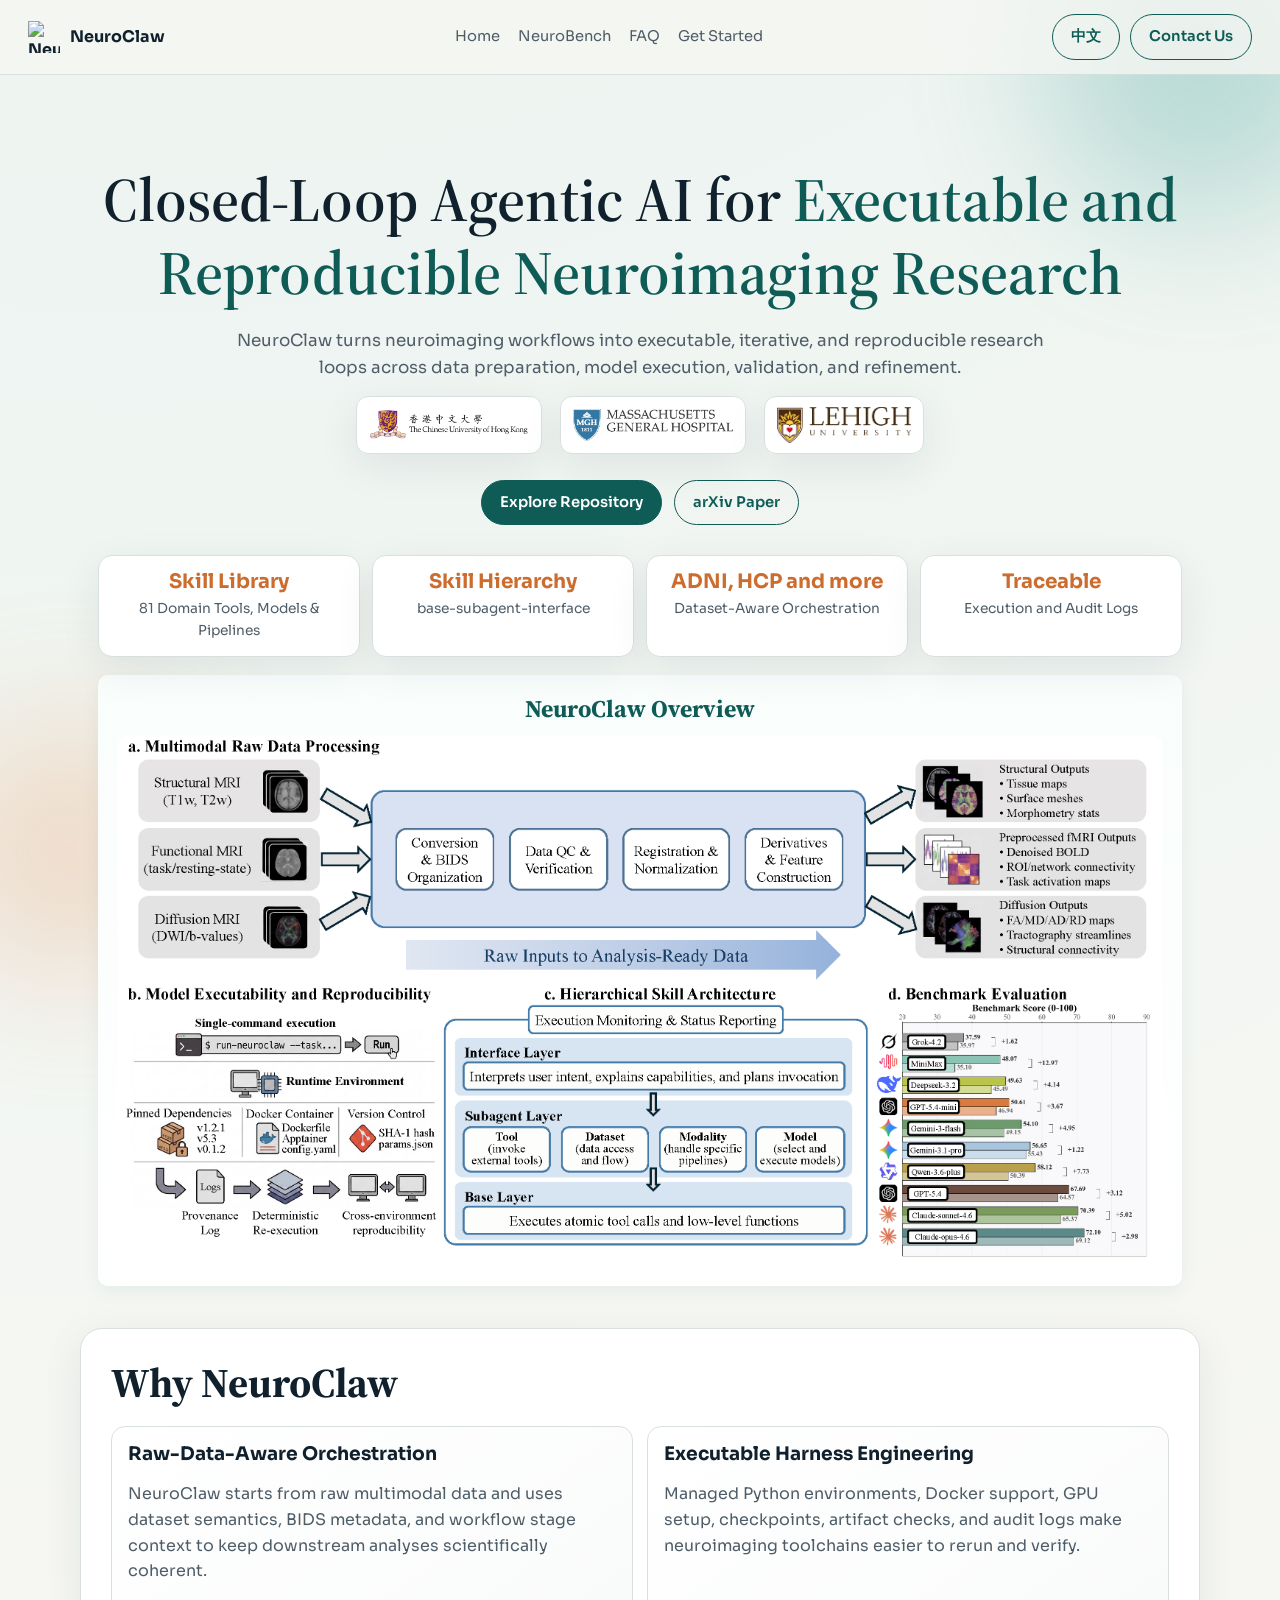
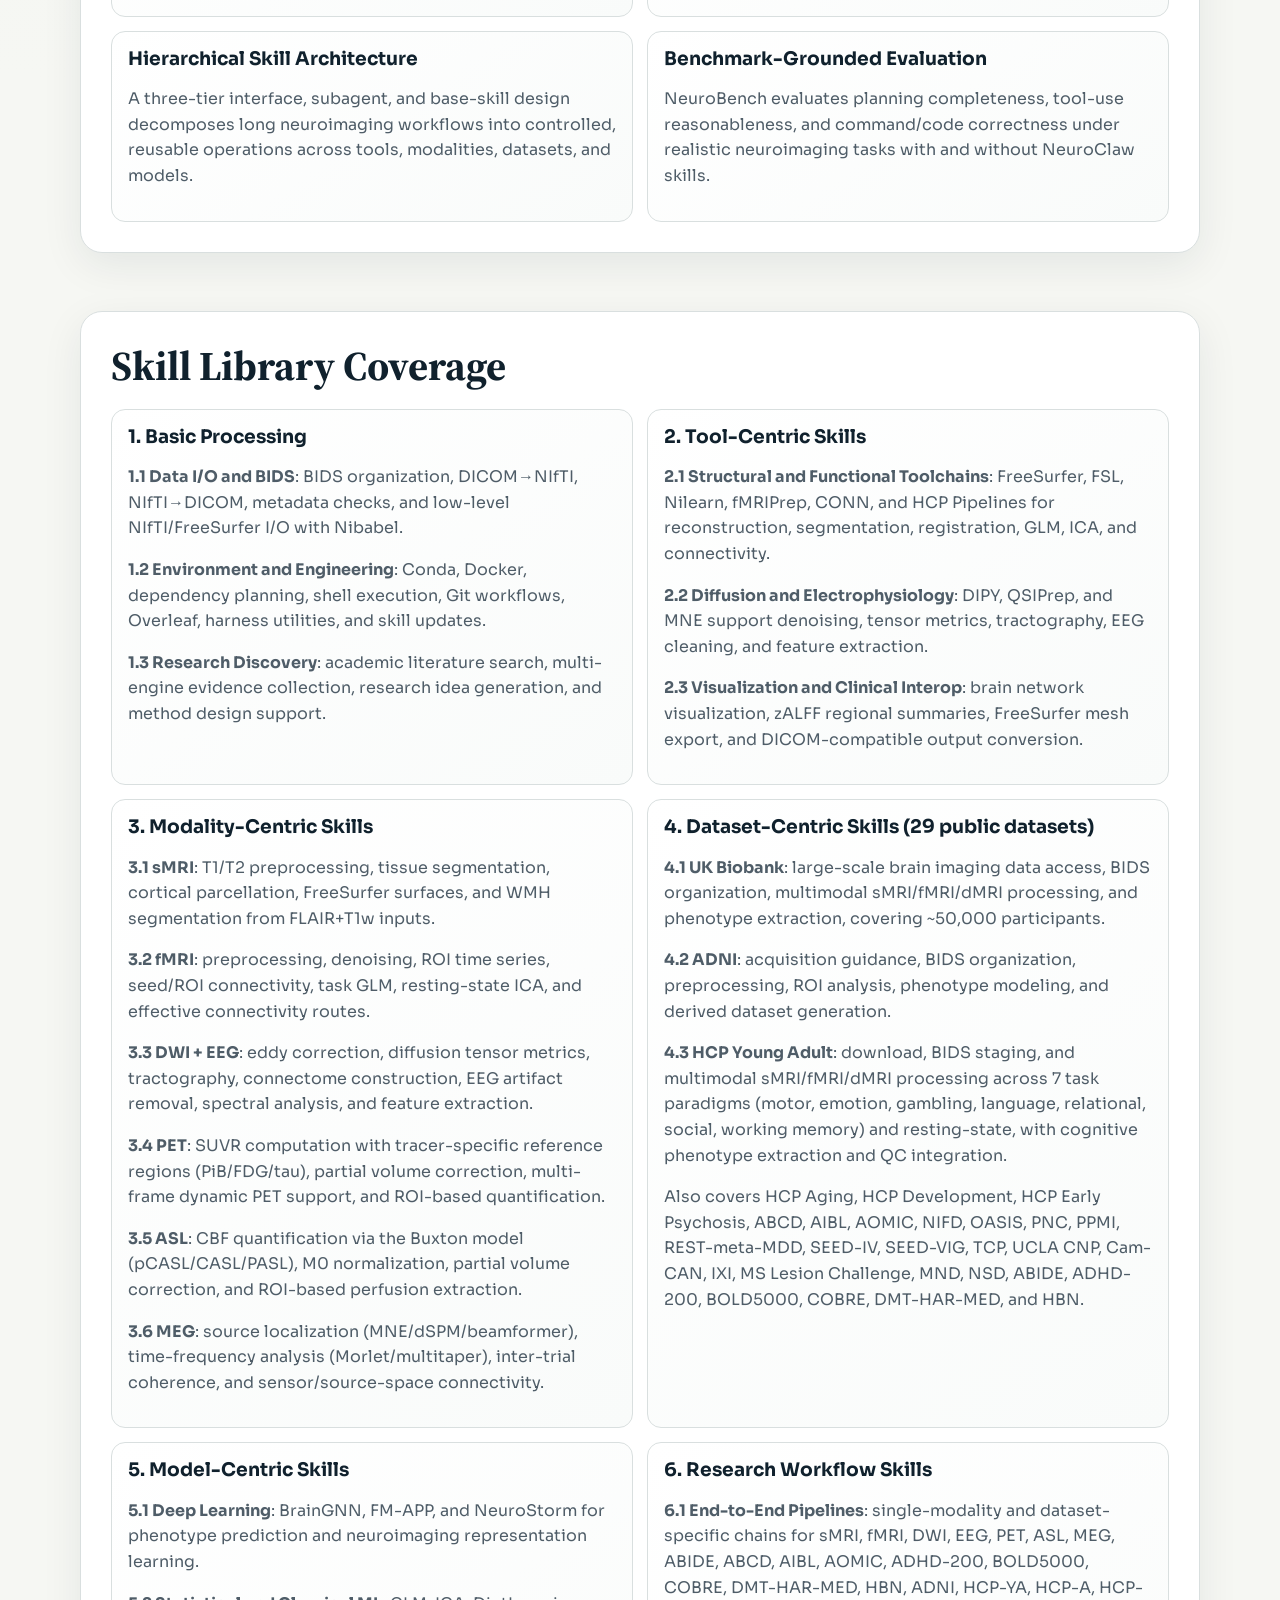
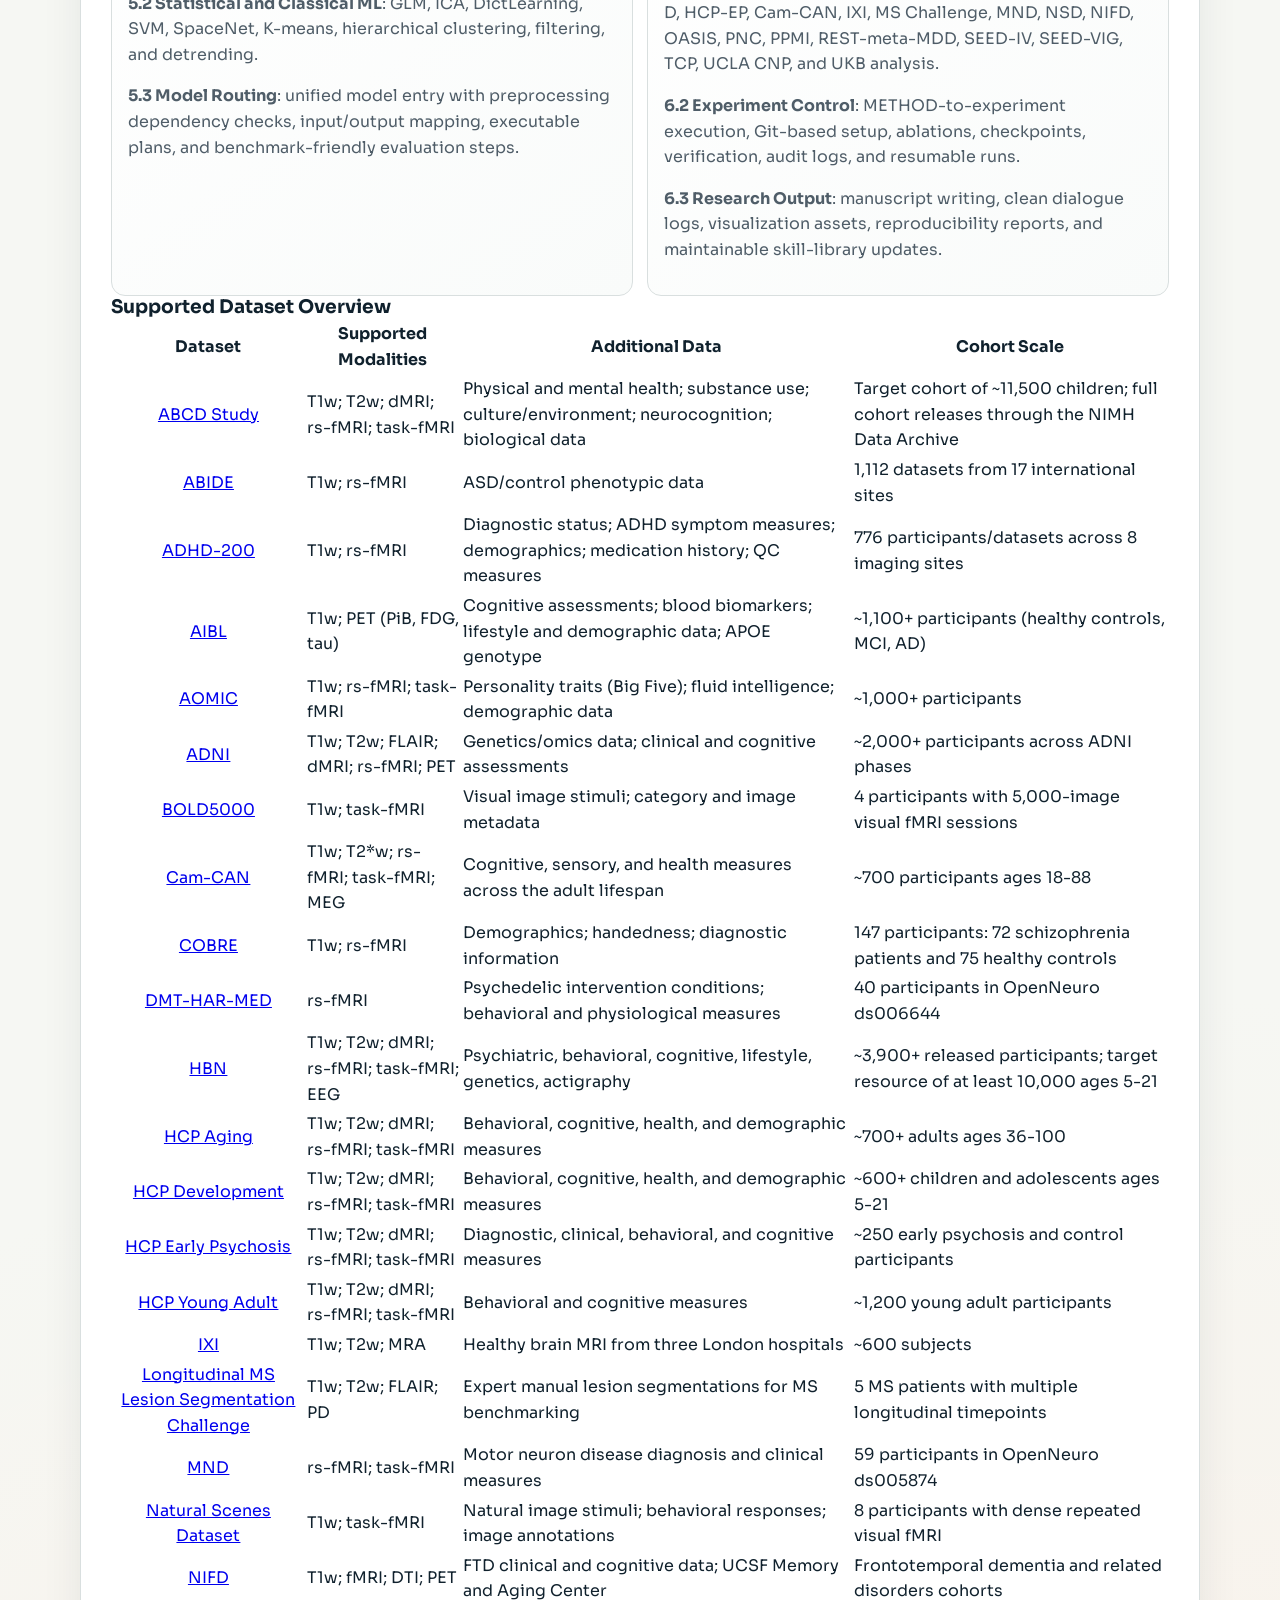
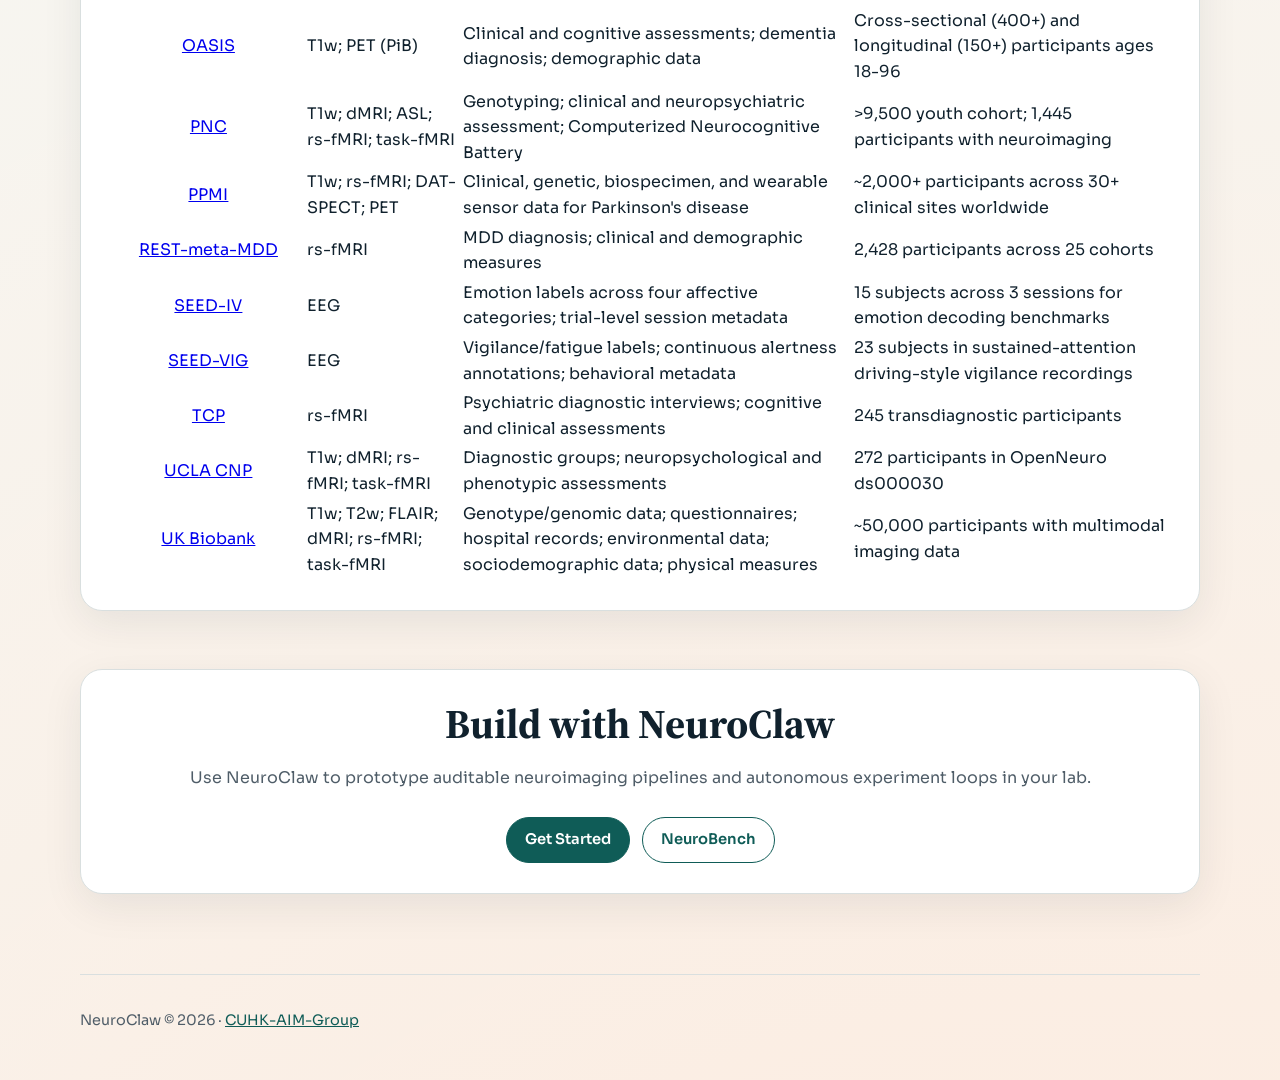
==== docs/index.html @ f8d0216f "add unit tests, GitHub Actions CI, knowledge graph module, and more dataset skills" ====
<!DOCTYPE html>
<html lang="en">
  <head>
    <meta charset="UTF-8" />
    <meta name="viewport" content="width=device-width, initial-scale=1.0" />
    <title>NeuroClaw | Closed-Loop Agentic AI for Executable and Reproducible Neuroimaging Research</title>
    <meta
      name="description"
      content="NeuroClaw is a closed-loop agentic AI system for executable and reproducible neuroimaging research."
    />
    <meta property="og:title" content="NeuroClaw" />
    <meta
      property="og:description"
      content="Closed-loop agentic AI for executable and reproducible neuroimaging research."
    />
    <meta property="og:type" content="website" />
    <meta property="og:image" content="https://raw.githubusercontent.com/CUHK-AIM-Group/NeuroClaw/main/materials/logo.png" />
    <meta name="theme-color" content="#0f5c57" />

    <link rel="preconnect" href="https://fonts.googleapis.com" />
    <link rel="preconnect" href="https://fonts.gstatic.com" crossorigin />
    <link
      href="https://fonts.googleapis.com/css2?family=Sora:wght@300;400;600;700;800&family=Source+Serif+4:opsz,wght@8..60,400;8..60,600&display=swap"
      rel="stylesheet"
    />
    <link rel="stylesheet" href="styles.css" />
  </head>
  <body>
    <div class="bg-orb orb-a"></div>
    <div class="bg-orb orb-b"></div>

    <header class="topbar">
      <a class="brand" href="index.html" aria-label="NeuroClaw Home">
        <img
          src="https://raw.githubusercontent.com/CUHK-AIM-Group/NeuroClaw/main/materials/logo.png"
          alt="NeuroClaw logo"
        />
        <span>NeuroClaw</span>
      </a>
      <nav>
        <a href="index.html">Home</a>
        <a href="neurobench.html">NeuroBench</a>
        <a href="faq.html">FAQ</a>
        <a href="get-started.html">Get Started</a>
      </nav>
      <div class="topbar-actions">
        <a class="btn ghost" href="index-zh.html" aria-label="Switch to Chinese">中文</a>
        <a class="btn ghost" href="mailto:chengwang@link.cuhk.edu.hk">Contact Us</a>
      </div>
    </header>

    <main id="home">
      <section class="hero reveal">
        <h1>Closed-Loop Agentic AI for <span>Executable and Reproducible Neuroimaging Research</span></h1>
        <p class="lead">
          NeuroClaw turns neuroimaging workflows into executable, iterative, and reproducible research loops across data preparation, model execution, validation, and refinement.
        </p>
        <div class="institutions-logos" aria-label="Institutions">
          <button class="institution-logo" type="button" aria-label="CUHK">
            <img src="assets/logos/cuhk.png" alt="CUHK logo" />
          </button>
          <button class="institution-logo" type="button" aria-label="Massachusetts General Hospital">
            <img src="assets/logos/mgh.png" alt="Massachusetts General Hospital logo" />
          </button>
          <button class="institution-logo" type="button" aria-label="Lehigh University">
            <img src="assets/logos/lehigh.png" alt="Lehigh University logo" />
          </button>
        </div>
        <div class="actions">
          <a class="btn" href="https://github.com/CUHK-AIM-Group/NeuroClaw" target="_blank" rel="noreferrer">Explore Repository</a>
          <a class="btn ghost" href="https://arxiv.org/abs/2604.24696" target="_blank" rel="noreferrer">arXiv Paper</a>
        </div>
        <div class="metrics">
          <article>
            <h3>Skill Library</h3>
            <p>81 Domain Tools, Models &amp; Pipelines</p>
          </article>
          <article>
            <h3>Skill Hierarchy</h3>
            <p>base-subagent-interface</p>
          </article>
          <article>
            <h3>ADNI, HCP and more</h3>
            <p>Dataset-Aware Orchestration</p>
          </article>
          <article>
            <h3>Traceable</h3>
            <p>Execution and Audit Logs</p>
          </article>
        </div>
        <div class="framework-block" style="margin:18px 0 12px;padding:20px;border-radius:10px;background:linear-gradient(180deg, #f9fdfc 0%, #ffffff 100%);box-shadow:0 6px 18px rgba(15,92,87,0.06);">
          <h2 style="text-align:center;margin:0 0 12px;font-family: 'Source Serif 4', serif;color:#0f5c57;">NeuroClaw Overview</h2>
          <div style="text-align:center;">
            <img src="assets/framework.png" alt="NeuroClaw framework" style="width:100%;max-width:1100px;border-radius:8px;" />
          </div>
        </div>
      </section>

      <section class="panel reveal" style="margin-top:6px;">
        <h2>Why NeuroClaw</h2>
        <div class="cards">
          <article>
            <h3>Raw-Data-Aware Orchestration</h3>
            <p>NeuroClaw starts from raw multimodal data and uses dataset semantics, BIDS metadata, and workflow stage context to keep downstream analyses scientifically coherent.</p>
          </article>
          <article>
            <h3>Executable Harness Engineering</h3>
            <p>Managed Python environments, Docker support, GPU setup, checkpoints, artifact checks, and audit logs make neuroimaging toolchains easier to rerun and verify.</p>
          </article>
          <article>
            <h3>Hierarchical Skill Architecture</h3>
            <p>A three-tier interface, subagent, and base-skill design decomposes long neuroimaging workflows into controlled, reusable operations across tools, modalities, datasets, and models.</p>
          </article>
          <article>
            <h3>Benchmark-Grounded Evaluation</h3>
            <p>NeuroBench evaluates planning completeness, tool-use reasonableness, and command/code correctness under realistic neuroimaging tasks with and without NeuroClaw skills.</p>
          </article>
        </div>
      </section>

      <section class="panel reveal">
        <h2>Skill Library Coverage</h2>
        <div class="cards">
          <article>
            <h3>1. Basic Processing</h3>
            <p><strong>1.1 Data I/O and BIDS</strong>: BIDS organization, DICOM→NIfTI, NIfTI→DICOM, metadata checks, and low-level NIfTI/FreeSurfer I/O with Nibabel.</p>
            <p><strong>1.2 Environment and Engineering</strong>: Conda, Docker, dependency planning, shell execution, Git workflows, Overleaf, harness utilities, and skill updates.</p>
            <p><strong>1.3 Research Discovery</strong>: academic literature search, multi-engine evidence collection, research idea generation, and method design support.</p>
          </article>
          <article>
            <h3>2. Tool-Centric Skills</h3>
            <p><strong>2.1 Structural and Functional Toolchains</strong>: FreeSurfer, FSL, Nilearn, fMRIPrep, CONN, and HCP Pipelines for reconstruction, segmentation, registration, GLM, ICA, and connectivity.</p>
            <p><strong>2.2 Diffusion and Electrophysiology</strong>: DIPY, QSIPrep, and MNE support denoising, tensor metrics, tractography, EEG cleaning, and feature extraction.</p>
            <p><strong>2.3 Visualization and Clinical Interop</strong>: brain network visualization, zALFF regional summaries, FreeSurfer mesh export, and DICOM-compatible output conversion.</p>
          </article>
          <article>
            <h3>3. Modality-Centric Skills</h3>
            <p><strong>3.1 sMRI</strong>: T1/T2 preprocessing, tissue segmentation, cortical parcellation, FreeSurfer surfaces, and WMH segmentation from FLAIR+T1w inputs.</p>
            <p><strong>3.2 fMRI</strong>: preprocessing, denoising, ROI time series, seed/ROI connectivity, task GLM, resting-state ICA, and effective connectivity routes.</p>
            <p><strong>3.3 DWI + EEG</strong>: eddy correction, diffusion tensor metrics, tractography, connectome construction, EEG artifact removal, spectral analysis, and feature extraction.</p>
            <p><strong>3.4 PET</strong>: SUVR computation with tracer-specific reference regions (PiB/FDG/tau), partial volume correction, multi-frame dynamic PET support, and ROI-based quantification.</p>
            <p><strong>3.5 ASL</strong>: CBF quantification via the Buxton model (pCASL/CASL/PASL), M0 normalization, partial volume correction, and ROI-based perfusion extraction.</p>
            <p><strong>3.6 MEG</strong>: source localization (MNE/dSPM/beamformer), time-frequency analysis (Morlet/multitaper), inter-trial coherence, and sensor/source-space connectivity.</p>
          </article>
          <article>
            <h3>4. Dataset-Centric Skills (29 public datasets)</h3>
            <p><strong>4.1 UK Biobank</strong>: large-scale brain imaging data access, BIDS organization, multimodal sMRI/fMRI/dMRI processing, and phenotype extraction, covering ~50,000 participants.</p>
            <p><strong>4.2 ADNI</strong>: acquisition guidance, BIDS organization, preprocessing, ROI analysis, phenotype modeling, and derived dataset generation.</p>
            <p><strong>4.3 HCP Young Adult</strong>: download, BIDS staging, and multimodal sMRI/fMRI/dMRI processing across 7 task paradigms (motor, emotion, gambling, language, relational, social, working memory) and resting-state, with cognitive phenotype extraction and QC integration.</p>
            <p>Also covers HCP Aging, HCP Development, HCP Early Psychosis, ABCD, AIBL, AOMIC, NIFD, OASIS, PNC, PPMI, REST-meta-MDD, SEED-IV, SEED-VIG, TCP, UCLA CNP, Cam-CAN, IXI, MS Lesion Challenge, MND, NSD, ABIDE, ADHD-200, BOLD5000, COBRE, DMT-HAR-MED, and HBN.</p>
          </article>
          <article>
            <h3>5. Model-Centric Skills</h3>
            <p><strong>5.1 Deep Learning</strong>: BrainGNN, FM-APP, and NeuroStorm for phenotype prediction and neuroimaging representation learning.</p>
            <p><strong>5.2 Statistical and Classical ML</strong>: GLM, ICA, DictLearning, SVM, SpaceNet, K-means, hierarchical clustering, filtering, and detrending.</p>
            <p><strong>5.3 Model Routing</strong>: unified model entry with preprocessing dependency checks, input/output mapping, executable plans, and benchmark-friendly evaluation steps.</p>
          </article>
          <article>
            <h3>6. Research Workflow Skills</h3>
            <p><strong>6.1 End-to-End Pipelines</strong>: single-modality and dataset-specific chains for sMRI, fMRI, DWI, EEG, PET, ASL, MEG, ABIDE, ABCD, AIBL, AOMIC, ADHD-200, BOLD5000, COBRE, DMT-HAR-MED, HBN, ADNI, HCP-YA, HCP-A, HCP-D, HCP-EP, Cam-CAN, IXI, MS Challenge, MND, NSD, NIFD, OASIS, PNC, PPMI, REST-meta-MDD, SEED-IV, SEED-VIG, TCP, UCLA CNP, and UKB analysis.</p>
            <p><strong>6.2 Experiment Control</strong>: METHOD-to-experiment execution, Git-based setup, ablations, checkpoints, verification, audit logs, and resumable runs.</p>
            <p><strong>6.3 Research Output</strong>: manuscript writing, clean dialogue logs, visualization assets, reproducibility reports, and maintainable skill-library updates.</p>
          </article>
        </div>
        <h3 class="dataset-table-title">Supported Dataset Overview</h3>
        <div class="dataset-table-wrap" aria-label="Dataset coverage table">
          <style>
            .dataset-table td:first-child, .dataset-table th:first-child { text-align: center; }
          </style>
          <table class="dataset-table">
            <thead>
              <tr>
                <th>Dataset</th>
                <th>Supported Modalities</th>
                <th>Additional Data</th>
                <th>Cohort Scale</th>
              </tr>
            </thead>
            <tbody>
              <tr>
                <td><a href="https://abcdstudy.org/" target="_blank" rel="noreferrer">ABCD Study</a></td>
                <td>T1w; T2w; dMRI; rs-fMRI; task-fMRI</td>
                <td>Physical and mental health; substance use; culture/environment; neurocognition; biological data</td>
                <td>Target cohort of ~11,500 children; full cohort releases through the NIMH Data Archive</td>
              </tr>
              <tr>
                <td><a href="https://fcon_1000.projects.nitrc.org/indi/abide/" target="_blank" rel="noreferrer">ABIDE</a></td>
                <td>T1w; rs-fMRI</td>
                <td>ASD/control phenotypic data</td>
                <td>1,112 datasets from 17 international sites</td>
              </tr>
              <tr>
                <td><a href="https://fcon_1000.projects.nitrc.org/indi/adhd200/" target="_blank" rel="noreferrer">ADHD-200</a></td>
                <td>T1w; rs-fMRI</td>
                <td>Diagnostic status; ADHD symptom measures; demographics; medication history; QC measures</td>
                <td>776 participants/datasets across 8 imaging sites</td>
              </tr>
              <tr>
                <td><a href="https://aibl.csiro.au/" target="_blank" rel="noreferrer">AIBL</a></td>
                <td>T1w; PET (PiB, FDG, tau)</td>
                <td>Cognitive assessments; blood biomarkers; lifestyle and demographic data; APOE genotype</td>
                <td>~1,100+ participants (healthy controls, MCI, AD)</td>
              </tr>
              <tr>
                <td><a href="https://nilab-uva.github.io/AOMIC.github.io/" target="_blank" rel="noreferrer">AOMIC</a></td>
                <td>T1w; rs-fMRI; task-fMRI</td>
                <td>Personality traits (Big Five); fluid intelligence; demographic data</td>
                <td>~1,000+ participants</td>
              </tr>
              <tr>
                <td><a href="https://adni.loni.usc.edu/" target="_blank" rel="noreferrer">ADNI</a></td>
                <td>T1w; T2w; FLAIR; dMRI; rs-fMRI; PET</td>
                <td>Genetics/omics data; clinical and cognitive assessments</td>
                <td>~2,000+ participants across ADNI phases</td>
              </tr>
              <tr>
                <td><a href="https://bold5000-dataset.github.io/" target="_blank" rel="noreferrer">BOLD5000</a></td>
                <td>T1w; task-fMRI</td>
                <td>Visual image stimuli; category and image metadata</td>
                <td>4 participants with 5,000-image visual fMRI sessions</td>
              </tr>
              <tr>
                <td><a href="https://www.cam-can.org/" target="_blank" rel="noreferrer">Cam-CAN</a></td>
                <td>T1w; T2*w; rs-fMRI; task-fMRI; MEG</td>
                <td>Cognitive, sensory, and health measures across the adult lifespan</td>
                <td>~700 participants ages 18-88</td>
              </tr>
              <tr>
                <td><a href="https://fcon_1000.projects.nitrc.org/indi/retro/cobre.html" target="_blank" rel="noreferrer">COBRE</a></td>
                <td>T1w; rs-fMRI</td>
                <td>Demographics; handedness; diagnostic information</td>
                <td>147 participants: 72 schizophrenia patients and 75 healthy controls</td>
              </tr>
              <tr>
                <td><a href="https://openneuro.org/datasets/ds006644/versions/1.0.1" target="_blank" rel="noreferrer">DMT-HAR-MED</a></td>
                <td>rs-fMRI</td>
                <td>Psychedelic intervention conditions; behavioral and physiological measures</td>
                <td>40 participants in OpenNeuro ds006644</td>
              </tr>
              <tr>
                <td><a href="https://fcon_1000.projects.nitrc.org/indi/cmi_healthy_brain_network/" target="_blank" rel="noreferrer">HBN</a></td>
                <td>T1w; T2w; dMRI; rs-fMRI; task-fMRI; EEG</td>
                <td>Psychiatric, behavioral, cognitive, lifestyle, genetics, actigraphy</td>
                <td>~3,900+ released participants; target resource of at least 10,000 ages 5-21</td>
              </tr>
              <tr>
                <td><a href="https://www.humanconnectome.org/study/hcp-lifespan-aging" target="_blank" rel="noreferrer">HCP Aging</a></td>
                <td>T1w; T2w; dMRI; rs-fMRI; task-fMRI</td>
                <td>Behavioral, cognitive, health, and demographic measures</td>
                <td>~700+ adults ages 36-100</td>
              </tr>
              <tr>
                <td><a href="https://www.humanconnectome.org/study/hcp-lifespan-development" target="_blank" rel="noreferrer">HCP Development</a></td>
                <td>T1w; T2w; dMRI; rs-fMRI; task-fMRI</td>
                <td>Behavioral, cognitive, health, and demographic measures</td>
                <td>~600+ children and adolescents ages 5-21</td>
              </tr>
              <tr>
                <td><a href="https://www.humanconnectome.org/study/hcp-early-psychosis" target="_blank" rel="noreferrer">HCP Early Psychosis</a></td>
                <td>T1w; T2w; dMRI; rs-fMRI; task-fMRI</td>
                <td>Diagnostic, clinical, behavioral, and cognitive measures</td>
                <td>~250 early psychosis and control participants</td>
              </tr>
              <tr>
                <td><a href="https://www.humanconnectome.org/study/hcp-young-adult" target="_blank" rel="noreferrer">HCP Young Adult</a></td>
                <td>T1w; T2w; dMRI; rs-fMRI; task-fMRI</td>
                <td>Behavioral and cognitive measures</td>
                <td>~1,200 young adult participants</td>
              </tr>
              <tr>
                <td><a href="https://brain-development.org/ixi-dataset/" target="_blank" rel="noreferrer">IXI</a></td>
                <td>T1w; T2w; MRA</td>
                <td>Healthy brain MRI from three London hospitals</td>
                <td>~600 subjects</td>
              </tr>
              <tr>
                <td><a href="https://smart-stats-tools.org/lesion-challenge" target="_blank" rel="noreferrer">Longitudinal MS Lesion Segmentation Challenge</a></td>
                <td>T1w; T2w; FLAIR; PD</td>
                <td>Expert manual lesion segmentations for MS benchmarking</td>
                <td>5 MS patients with multiple longitudinal timepoints</td>
              </tr>
              <tr>
                <td><a href="https://openneuro.org/datasets/ds005874/versions/1.1.0" target="_blank" rel="noreferrer">MND</a></td>
                <td>rs-fMRI; task-fMRI</td>
                <td>Motor neuron disease diagnosis and clinical measures</td>
                <td>59 participants in OpenNeuro ds005874</td>
              </tr>
              <tr>
                <td><a href="https://naturalscenesdataset.org/" target="_blank" rel="noreferrer">Natural Scenes Dataset</a></td>
                <td>T1w; task-fMRI</td>
                <td>Natural image stimuli; behavioral responses; image annotations</td>
                <td>8 participants with dense repeated visual fMRI</td>
              </tr>
              <tr>
                <td><a href="https://ida.loni.usc.edu/" target="_blank" rel="noreferrer">NIFD</a></td>
                <td>T1w; fMRI; DTI; PET</td>
                <td>FTD clinical and cognitive data; UCSF Memory and Aging Center</td>
                <td>Frontotemporal dementia and related disorders cohorts</td>
              </tr>
              <tr>
                <td><a href="https://www.oasis-brains.org/" target="_blank" rel="noreferrer">OASIS</a></td>
                <td>T1w; PET (PiB)</td>
                <td>Clinical and cognitive assessments; dementia diagnosis; demographic data</td>
                <td>Cross-sectional (400+) and longitudinal (150+) participants ages 18-96</td>
              </tr>
              <tr>
                <td><a href="https://www.med.upenn.edu/bbl/philadelphianeurodevelopmentalcohort.html" target="_blank" rel="noreferrer">PNC</a></td>
                <td>T1w; dMRI; ASL; rs-fMRI; task-fMRI</td>
                <td>Genotyping; clinical and neuropsychiatric assessment; Computerized Neurocognitive Battery</td>
                <td>&gt;9,500 youth cohort; 1,445 participants with neuroimaging</td>
              </tr>
              <tr>
                <td><a href="https://www.ppmi-info.org/" target="_blank" rel="noreferrer">PPMI</a></td>
                <td>T1w; rs-fMRI; DAT-SPECT; PET</td>
                <td>Clinical, genetic, biospecimen, and wearable sensor data for Parkinson's disease</td>
                <td>~2,000+ participants across 30+ clinical sites worldwide</td>
              </tr>
              <tr>
                <td><a href="http://rfmri.org/REST-meta-MDD" target="_blank" rel="noreferrer">REST-meta-MDD</a></td>
                <td>rs-fMRI</td>
                <td>MDD diagnosis; clinical and demographic measures</td>
                <td>2,428 participants across 25 cohorts</td>
              </tr>
              <tr>
                <td><a href="https://bcmi.sjtu.edu.cn/home/seed/" target="_blank" rel="noreferrer">SEED-IV</a></td>
                <td>EEG</td>
                <td>Emotion labels across four affective categories; trial-level session metadata</td>
                <td>15 subjects across 3 sessions for emotion decoding benchmarks</td>
              </tr>
              <tr>
                <td><a href="https://bcmi.sjtu.edu.cn/home/seed/" target="_blank" rel="noreferrer">SEED-VIG</a></td>
                <td>EEG</td>
                <td>Vigilance/fatigue labels; continuous alertness annotations; behavioral metadata</td>
                <td>23 subjects in sustained-attention driving-style vigilance recordings</td>
              </tr>
              <tr>
                <td><a href="https://openneuro.org/datasets/ds004215" target="_blank" rel="noreferrer">TCP</a></td>
                <td>rs-fMRI</td>
                <td>Psychiatric diagnostic interviews; cognitive and clinical assessments</td>
                <td>245 transdiagnostic participants</td>
              </tr>
              <tr>
                <td><a href="https://openneuro.org/datasets/ds000030" target="_blank" rel="noreferrer">UCLA CNP</a></td>
                <td>T1w; dMRI; rs-fMRI; task-fMRI</td>
                <td>Diagnostic groups; neuropsychological and phenotypic assessments</td>
                <td>272 participants in OpenNeuro ds000030</td>
              </tr>
              <tr>
                <td><a href="https://www.ukbiobank.ac.uk/" target="_blank" rel="noreferrer">UK Biobank</a></td>
                <td>T1w; T2w; FLAIR; dMRI; rs-fMRI; task-fMRI</td>
                <td>Genotype/genomic data; questionnaires; hospital records; environmental data; sociodemographic data; physical measures</td>
                <td>~50,000 participants with multimodal imaging data</td>
              </tr>
            </tbody>
          </table>
        </div>
      </section>

      <section class="cta reveal">
        <h2>Build with NeuroClaw</h2>
        <p>Use NeuroClaw to prototype auditable neuroimaging pipelines and autonomous experiment loops in your lab.</p>
        <div class="actions">
          <a class="btn" href="get-started.html">Get Started</a>
          <a class="btn ghost" href="neurobench.html">NeuroBench</a>
        </div>
      </section>
    </main>

    <footer>
      <p>
        NeuroClaw © 2026 ·
        <a href="http://www.ee.cuhk.edu.hk/~yxyuan/" target="_blank" rel="noreferrer">CUHK-AIM-Group</a>
      </p>
    </footer>

    <script src="script.js"></script>
  </body>
</html>
---- docs/styles.css ----
:root {
  --bg: #f6f7f3;
  --ink: #10212d;
  --muted: #4f5d68;
  --accent: #0f5c57;
  --accent-2: #cc6d2f;
  --panel: #ffffff;
  --line: #d9dfdf;
  --shadow: 0 12px 40px rgba(16, 33, 45, 0.08);
}

* {
  box-sizing: border-box;
}

html,
body {
  margin: 0;
  padding: 0;
}

body {
  font-family: "Sora", sans-serif;
  background: radial-gradient(circle at 10% -20%, #e6f2ef 0%, transparent 40%),
    radial-gradient(circle at 90% 120%, #ffe7d8 0%, transparent 40%),
    var(--bg);
  color: var(--ink);
  line-height: 1.6;
  min-height: 100vh;
  overflow-x: hidden;
}

.bg-orb {
  position: fixed;
  border-radius: 999px;
  filter: blur(70px);
  opacity: 0.25;
  z-index: -1;
}

.orb-a {
  width: 320px;
  height: 320px;
  background: #1f8f87;
  top: -100px;
  right: -80px;
}

.orb-b {
  width: 260px;
  height: 260px;
  background: #e88e53;
  bottom: -80px;
  left: -60px;
}

.topbar {
  position: sticky;
  top: 0;
  z-index: 20;
  display: grid;
  grid-template-columns: auto 1fr auto;
  gap: 24px;
  align-items: center;
  padding: 14px 28px;
  backdrop-filter: blur(12px);
  background: rgba(246, 247, 243, 0.8);
  border-bottom: 1px solid rgba(15, 92, 87, 0.12);
}

.topbar-actions {
  display: inline-flex;
  align-items: center;
  gap: 10px;
  justify-self: end;
}

.brand {
  text-decoration: none;
  color: var(--ink);
  display: inline-flex;
  align-items: center;
  gap: 10px;
  font-weight: 700;
}

.brand img {
  width: 32px;
  height: 32px;
  object-fit: contain;
}

nav {
  display: flex;
  justify-content: center;
  gap: 18px;
  flex-wrap: wrap;
}

nav a {
  color: var(--muted);
  text-decoration: none;
  font-size: 0.92rem;
}

nav a:hover {
  color: var(--accent);
}

main {
  width: min(1120px, 92vw);
  margin: 32px auto 80px;
}

.hero {
  text-align: center;
  padding: 42px 18px 24px;
}

.eyebrow {
  text-transform: uppercase;
  letter-spacing: 0.14em;
  font-size: 0.74rem;
  color: var(--accent);
  font-weight: 700;
}

h1,
h2,
h3 {
  margin: 0;
  line-height: 1.2;
}

h1 {
  margin-top: 14px;
  font-family: "Source Serif 4", serif;
  font-size: clamp(2rem, 4.8vw, 4rem);
  font-weight: 600;
}

h1 span {
  color: var(--accent);
}

.lead {
  max-width: 840px;
  margin: 18px auto 0;
  color: var(--muted);
  font-size: 1.05rem;
}

.institutions-logos {
  margin-top: 14px;
  display: flex;
  justify-content: center;
  align-items: center;
  gap: 18px;
  flex-wrap: wrap;
}

.institution-logo {
  display: inline-flex;
  align-items: center;
  justify-content: center;
  padding: 8px 12px;
  border: 1px solid var(--line);
  border-radius: 12px;
  background: #fff;
  box-shadow: var(--shadow);
  min-height: 58px;
  cursor: pointer;
  transition: transform 0.16s ease, box-shadow 0.2s ease, border-color 0.2s ease;
}

.institution-logo:hover {
  transform: translateY(-1px);
  border-color: #9db7b3;
  box-shadow: 0 10px 22px rgba(16, 33, 45, 0.14);
}

.institution-logo:active {
  transform: translateY(0);
  box-shadow: 0 6px 14px rgba(16, 33, 45, 0.1);
}

.institution-logo:focus-visible {
  outline: 2px solid #6a9f99;
  outline-offset: 2px;
}

.institutions-logos img {
  display: block;
  max-height: 36px;
  width: auto;
  max-width: 160px;
}

.actions {
  margin-top: 26px;
  display: flex;
  justify-content: center;
  gap: 12px;
  flex-wrap: wrap;
}

.btn {
  background: var(--accent);
  color: #fff;
  text-decoration: none;
  border: 1px solid var(--accent);
  border-radius: 999px;
  padding: 10px 18px;
  font-weight: 600;
  font-size: 0.92rem;
  transition: transform 0.2s ease, box-shadow 0.2s ease;
}

.btn:hover {
  transform: translateY(-1px);
  box-shadow: 0 10px 20px rgba(15, 92, 87, 0.2);
}

.btn.ghost {
  background: transparent;
  color: var(--accent);
}

.btn.disabled {
  opacity: 0.65;
  cursor: not-allowed;
  pointer-events: none;
  display: inline-flex;
  align-items: center;
  gap: 8px;
}

.btn.disabled small {
  font-size: 0.72rem;
  letter-spacing: 0.04em;
  text-transform: uppercase;
  color: var(--muted);
  border: 1px dashed #afbbb9;
  border-radius: 999px;
  padding: 2px 7px;
  background: #f8fbfb;
}

.metrics {
  margin-top: 30px;
  display: grid;
  grid-template-columns: repeat(4, minmax(0, 1fr));
  gap: 12px;
}

.metrics article {
  background: var(--panel);
  border: 1px solid var(--line);
  border-radius: 14px;
  padding: 14px;
  box-shadow: var(--shadow);
}

.metrics h3 {
  font-size: 1.25rem;
  color: var(--accent-2);
}

.metrics p {
  margin: 4px 0 0;
  font-size: 0.86rem;
  color: var(--muted);
}

.panel,
.split,
.cta {
  margin-top: 58px;
  background: var(--panel);
  border: 1px solid var(--line);
  border-radius: 22px;
  padding: 30px;
  box-shadow: var(--shadow);
}

.panel h2,
.split h2,
.cta h2 {
  font-family: "Source Serif 4", serif;
  font-size: clamp(1.7rem, 3.2vw, 2.6rem);
}

.cards {
  margin-top: 18px;
  display: grid;
  grid-template-columns: repeat(2, minmax(0, 1fr));
  gap: 14px;
}

.cards article,
.bench-grid article {
  border: 1px solid var(--line);
  border-radius: 14px;
  padding: 16px;
  background: linear-gradient(145deg, #ffffff, #f9fbfa);
}

.code-stack {
  background: #0f1720;
  color: #d6e1ea;
  border-radius: 16px;
  overflow: hidden;
  border: 1px solid rgba(255, 255, 255, 0.08);
  box-shadow: var(--shadow);
}

.code-stack pre {
  margin: 0;
  padding: 20px;
  overflow-x: auto;
  font-family: "SFMono-Regular", Consolas, "Liberation Mono", Menlo, monospace;
  font-size: 0.92rem;
  line-height: 1.55;
}

.code-stack code {
  font-family: inherit;
}

.cards p,
.bench-grid p,
.split p,
.cta p,
.sub {
  color: var(--muted);
}

.split {
  display: grid;
  grid-template-columns: 1fr;
  gap: 18px;
  align-items: stretch;
}

.split ul {
  margin: 14px 0 0;
  padding-left: 18px;
}

.loop-visual {
  display: grid;
  grid-template-columns: repeat(2, minmax(0, 1fr));
  gap: 12px;
}

.loop-visual div {
  border: 1px dashed #9bb8b5;
  border-radius: 12px;
  min-height: 88px;
  display: grid;
  place-items: center;
  font-weight: 700;
  color: var(--accent);
  background: linear-gradient(160deg, #f2fbf8, #f8fbff);
}

.bench-grid {
  margin-top: 16px;
  display: grid;
  grid-template-columns: repeat(3, minmax(0, 1fr));
  gap: 12px;
}

.file-card {
  margin-top: 16px;
  border: 1px solid var(--line);
  border-radius: 14px;
  background: linear-gradient(145deg, #ffffff, #f9fbfa);
  padding: 18px;
}

.figure-preview {
  margin-top: 16px;
  border: 1px solid var(--line);
  border-radius: 16px;
  overflow: hidden;
  background: #fff;
  box-shadow: var(--shadow);
}

.figure-preview img {
  display: block;
  width: 100%;
  height: auto;
}

.faq-intro {
  max-width: 880px;
  margin: 0 auto;
  text-align: center;
}

.faq-list {
  display: grid;
  gap: 12px;
  margin-top: 24px;
}

.faq-item {
  border: 1px solid var(--line);
  border-radius: 16px;
  background: #fff;
  box-shadow: var(--shadow);
  overflow: hidden;
}

.faq-item summary {
  list-style: none;
  cursor: pointer;
  padding: 18px 20px;
  font-weight: 600;
  display: flex;
  align-items: center;
  justify-content: space-between;
  gap: 16px;
}

.faq-item summary::-webkit-details-marker {
  display: none;
}

.faq-item summary::after {
  content: "+";
  color: var(--accent);
  font-size: 1.15rem;
  line-height: 1;
}

.faq-item[open] summary::after {
  content: "–";
}

.faq-item .faq-answer {
  padding: 0 20px 18px;
  color: var(--muted);
}

.faq-contact {
  margin-top: 26px;
  background: linear-gradient(145deg, #eff7f6, #f9fbff);
}

.faq-contact .actions {
  margin-top: 16px;
}

.file-name {
  margin: 0;
  font-weight: 700;
  color: var(--accent);
}

.file-note {
  margin: 6px 0 14px;
  font-size: 0.92rem;
  color: var(--muted);
}

.cta {
  text-align: center;
}

footer {
  width: min(1120px, 92vw);
  margin: 0 auto 34px;
  border-top: 1px solid var(--line);
  padding-top: 20px;
  display: flex;
  justify-content: space-between;
  gap: 10px;
  color: var(--muted);
  font-size: 0.9rem;
}

footer a {
  color: var(--accent);
}

.reveal {
  opacity: 0;
  transform: translateY(18px);
  transition: opacity 0.65s ease, transform 0.65s ease;
}

.reveal.in {
  opacity: 1;
  transform: translateY(0);
}

@media (max-width: 960px) {
  .metrics {
    grid-template-columns: repeat(2, minmax(0, 1fr));
  }

  .cards,
  .bench-grid {
    grid-template-columns: 1fr;
  }

  .split {
    grid-template-columns: 1fr;
  }

}

@media (max-width: 720px) {
  .topbar {
    grid-template-columns: auto auto;
    justify-content: space-between;
  }

  .topbar-actions {
    grid-column: 2;
    justify-self: end;
  }

  nav {
    grid-column: 1 / -1;
    justify-content: flex-start;
  }

  main {
    margin-top: 18px;
  }

  .panel,
  }

  footer {
    flex-direction: column;
    align-items: flex-start;
  }

}
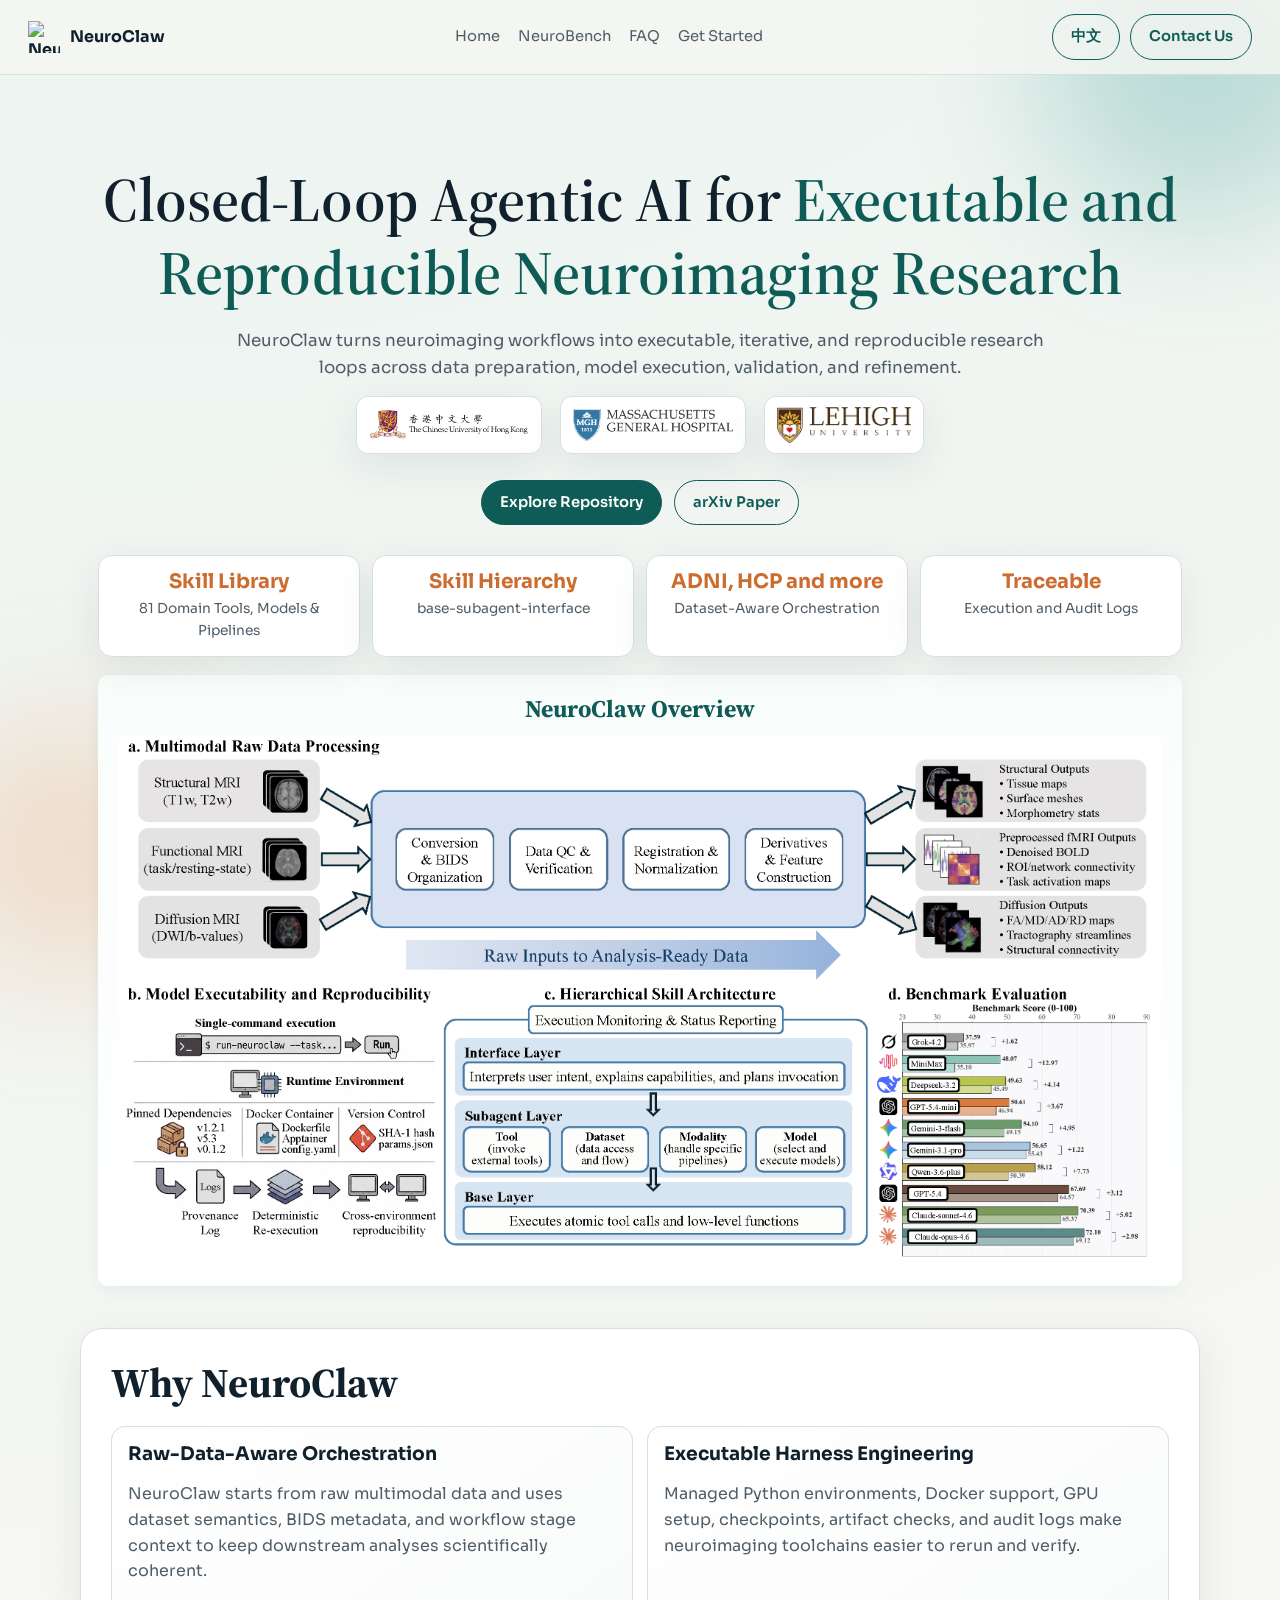
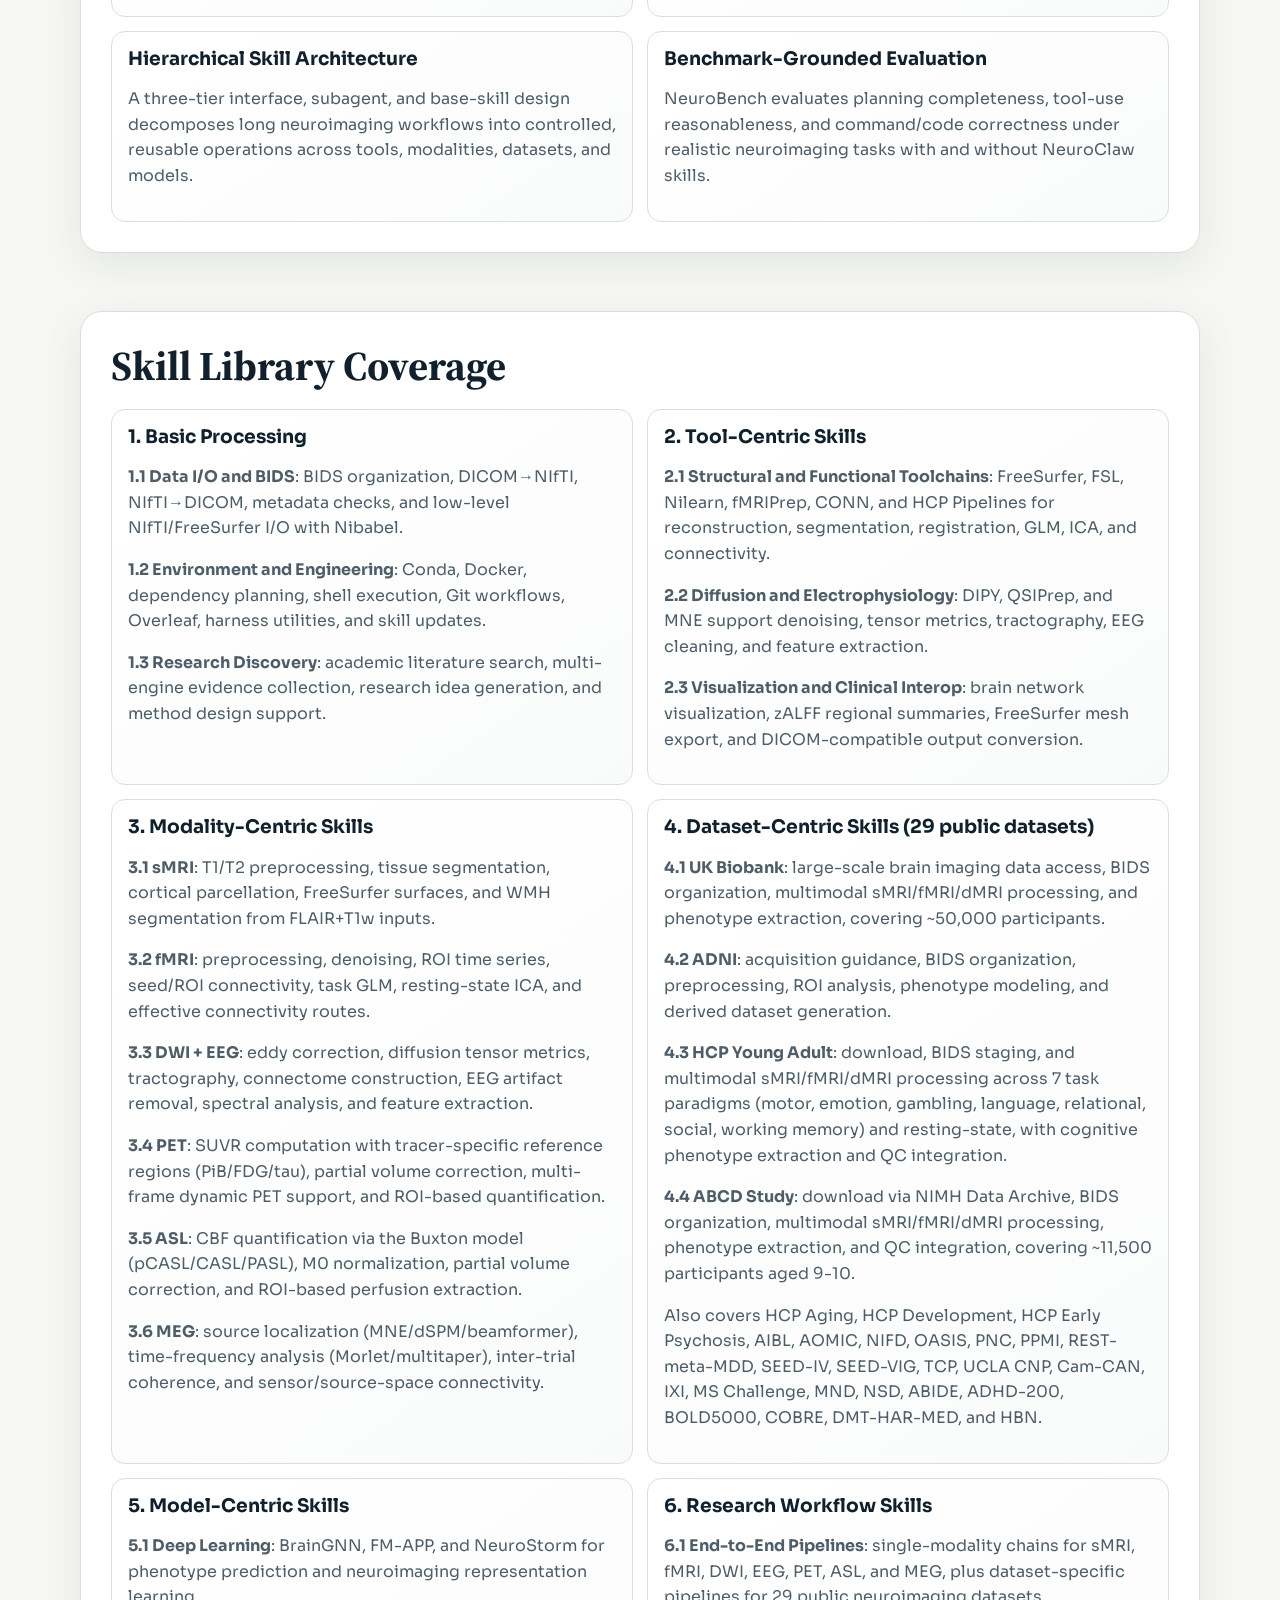
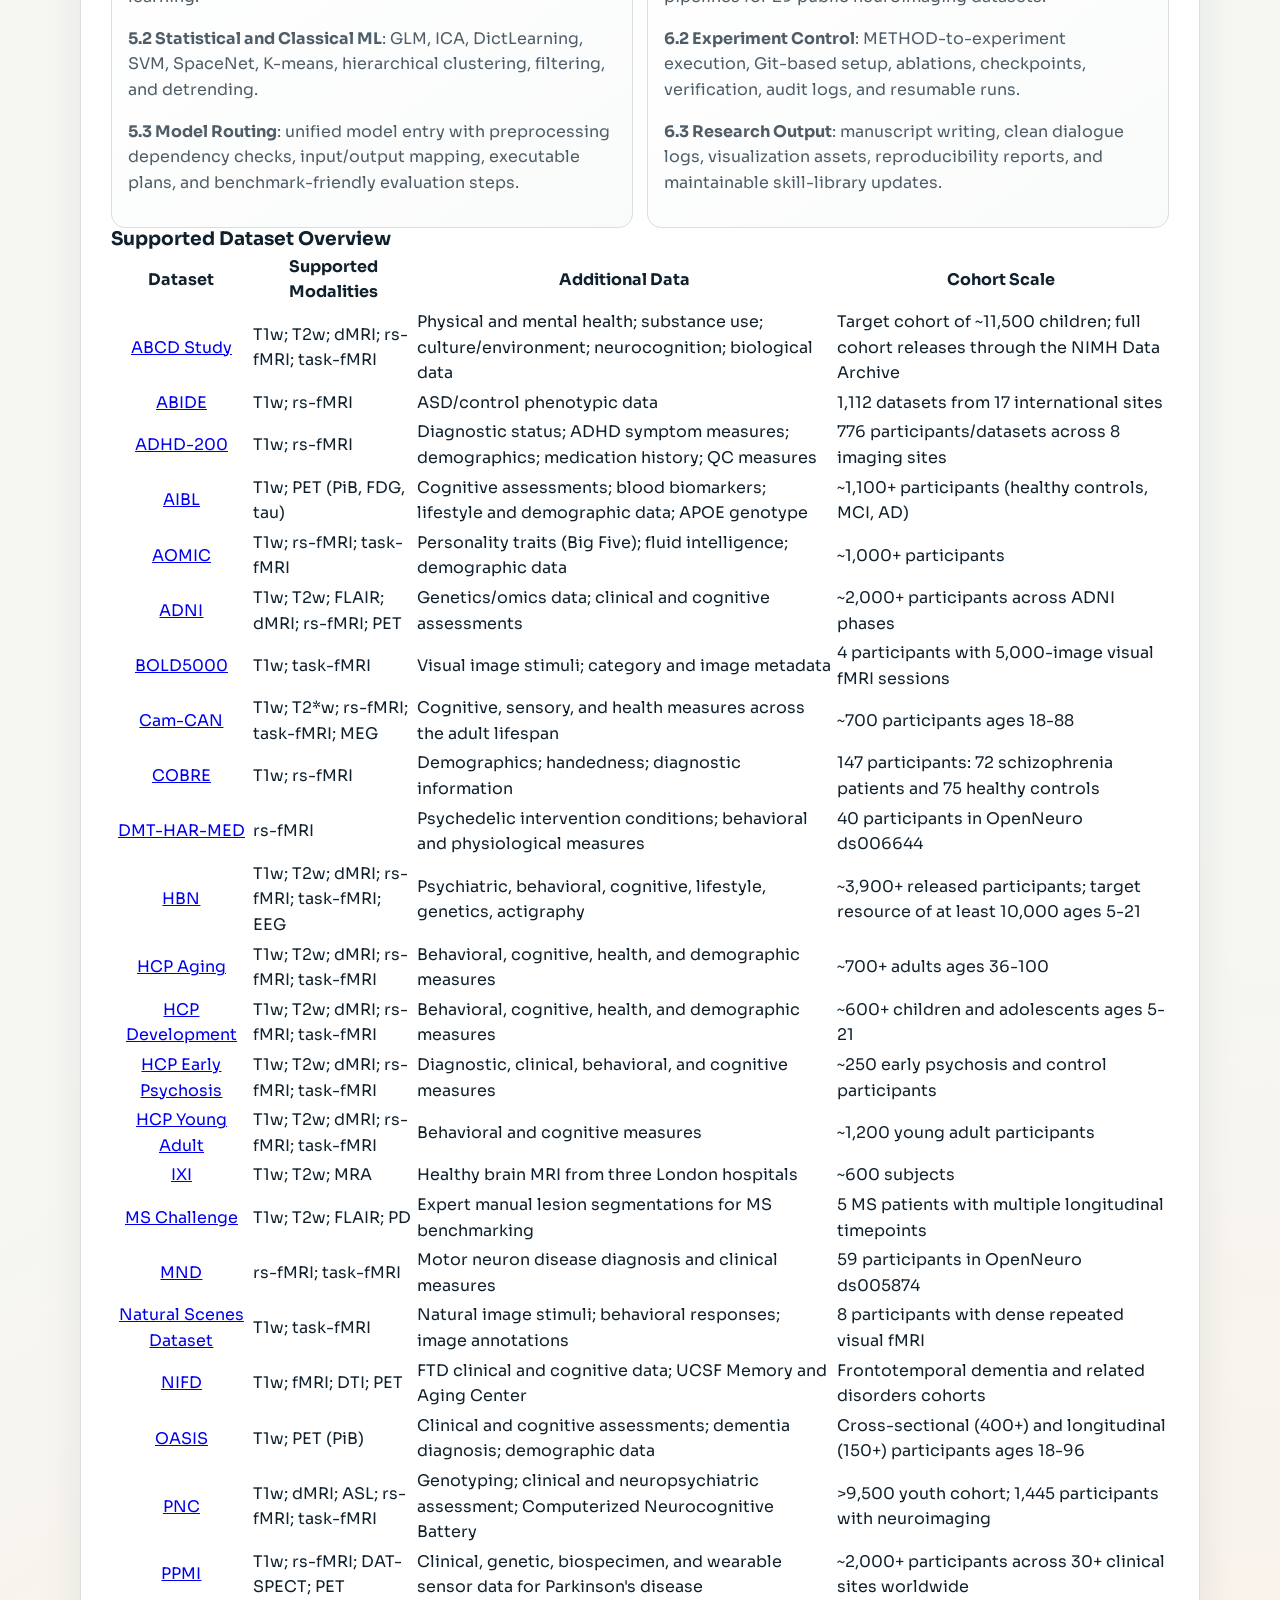
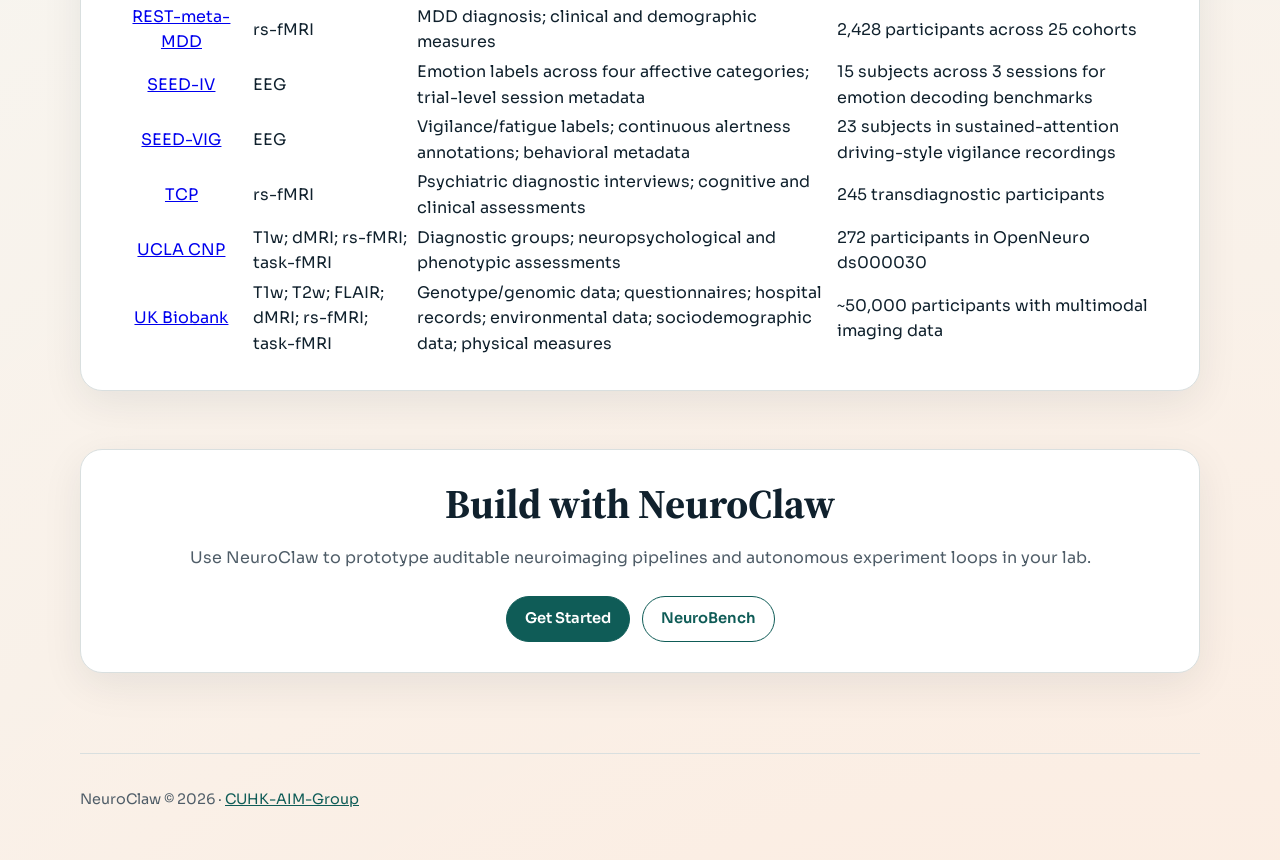
==== commit 86420c04: "add subagent system, evidence enhancer" ====
--- a/docs/index.html
+++ b/docs/index.html
@@ -147,7 +147,8 @@
             <p><strong>4.1 UK Biobank</strong>: large-scale brain imaging data access, BIDS organization, multimodal sMRI/fMRI/dMRI processing, and phenotype extraction, covering ~50,000 participants.</p>
             <p><strong>4.2 ADNI</strong>: acquisition guidance, BIDS organization, preprocessing, ROI analysis, phenotype modeling, and derived dataset generation.</p>
             <p><strong>4.3 HCP Young Adult</strong>: download, BIDS staging, and multimodal sMRI/fMRI/dMRI processing across 7 task paradigms (motor, emotion, gambling, language, relational, social, working memory) and resting-state, with cognitive phenotype extraction and QC integration.</p>
-            <p>Also covers HCP Aging, HCP Development, HCP Early Psychosis, ABCD, AIBL, AOMIC, NIFD, OASIS, PNC, PPMI, REST-meta-MDD, SEED-IV, SEED-VIG, TCP, UCLA CNP, Cam-CAN, IXI, MS Lesion Challenge, MND, NSD, ABIDE, ADHD-200, BOLD5000, COBRE, DMT-HAR-MED, and HBN.</p>
+            <p><strong>4.4 ABCD Study</strong>: download via NIMH Data Archive, BIDS organization, multimodal sMRI/fMRI/dMRI processing, phenotype extraction, and QC integration, covering ~11,500 participants aged 9-10.</p>
+            <p>Also covers HCP Aging, HCP Development, HCP Early Psychosis, AIBL, AOMIC, NIFD, OASIS, PNC, PPMI, REST-meta-MDD, SEED-IV, SEED-VIG, TCP, UCLA CNP, Cam-CAN, IXI, MS Challenge, MND, NSD, ABIDE, ADHD-200, BOLD5000, COBRE, DMT-HAR-MED, and HBN.</p>
           </article>
           <article>
             <h3>5. Model-Centric Skills</h3>
@@ -157,7 +158,7 @@
           </article>
           <article>
             <h3>6. Research Workflow Skills</h3>
-            <p><strong>6.1 End-to-End Pipelines</strong>: single-modality and dataset-specific chains for sMRI, fMRI, DWI, EEG, PET, ASL, MEG, ABIDE, ABCD, AIBL, AOMIC, ADHD-200, BOLD5000, COBRE, DMT-HAR-MED, HBN, ADNI, HCP-YA, HCP-A, HCP-D, HCP-EP, Cam-CAN, IXI, MS Challenge, MND, NSD, NIFD, OASIS, PNC, PPMI, REST-meta-MDD, SEED-IV, SEED-VIG, TCP, UCLA CNP, and UKB analysis.</p>
+            <p><strong>6.1 End-to-End Pipelines</strong>: single-modality chains for sMRI, fMRI, DWI, EEG, PET, ASL, and MEG, plus dataset-specific pipelines for 29 public neuroimaging datasets.</p>
             <p><strong>6.2 Experiment Control</strong>: METHOD-to-experiment execution, Git-based setup, ablations, checkpoints, verification, audit logs, and resumable runs.</p>
             <p><strong>6.3 Research Output</strong>: manuscript writing, clean dialogue logs, visualization assets, reproducibility reports, and maintainable skill-library updates.</p>
           </article>
@@ -274,7 +275,7 @@
                 <td>~600 subjects</td>
               </tr>
               <tr>
-                <td><a href="https://smart-stats-tools.org/lesion-challenge" target="_blank" rel="noreferrer">Longitudinal MS Lesion Segmentation Challenge</a></td>
+                <td><a href="https://smart-stats-tools.org/lesion-challenge" target="_blank" rel="noreferrer">MS Challenge</a></td>
                 <td>T1w; T2w; FLAIR; PD</td>
                 <td>Expert manual lesion segmentations for MS benchmarking</td>
                 <td>5 MS patients with multiple longitudinal timepoints</td>
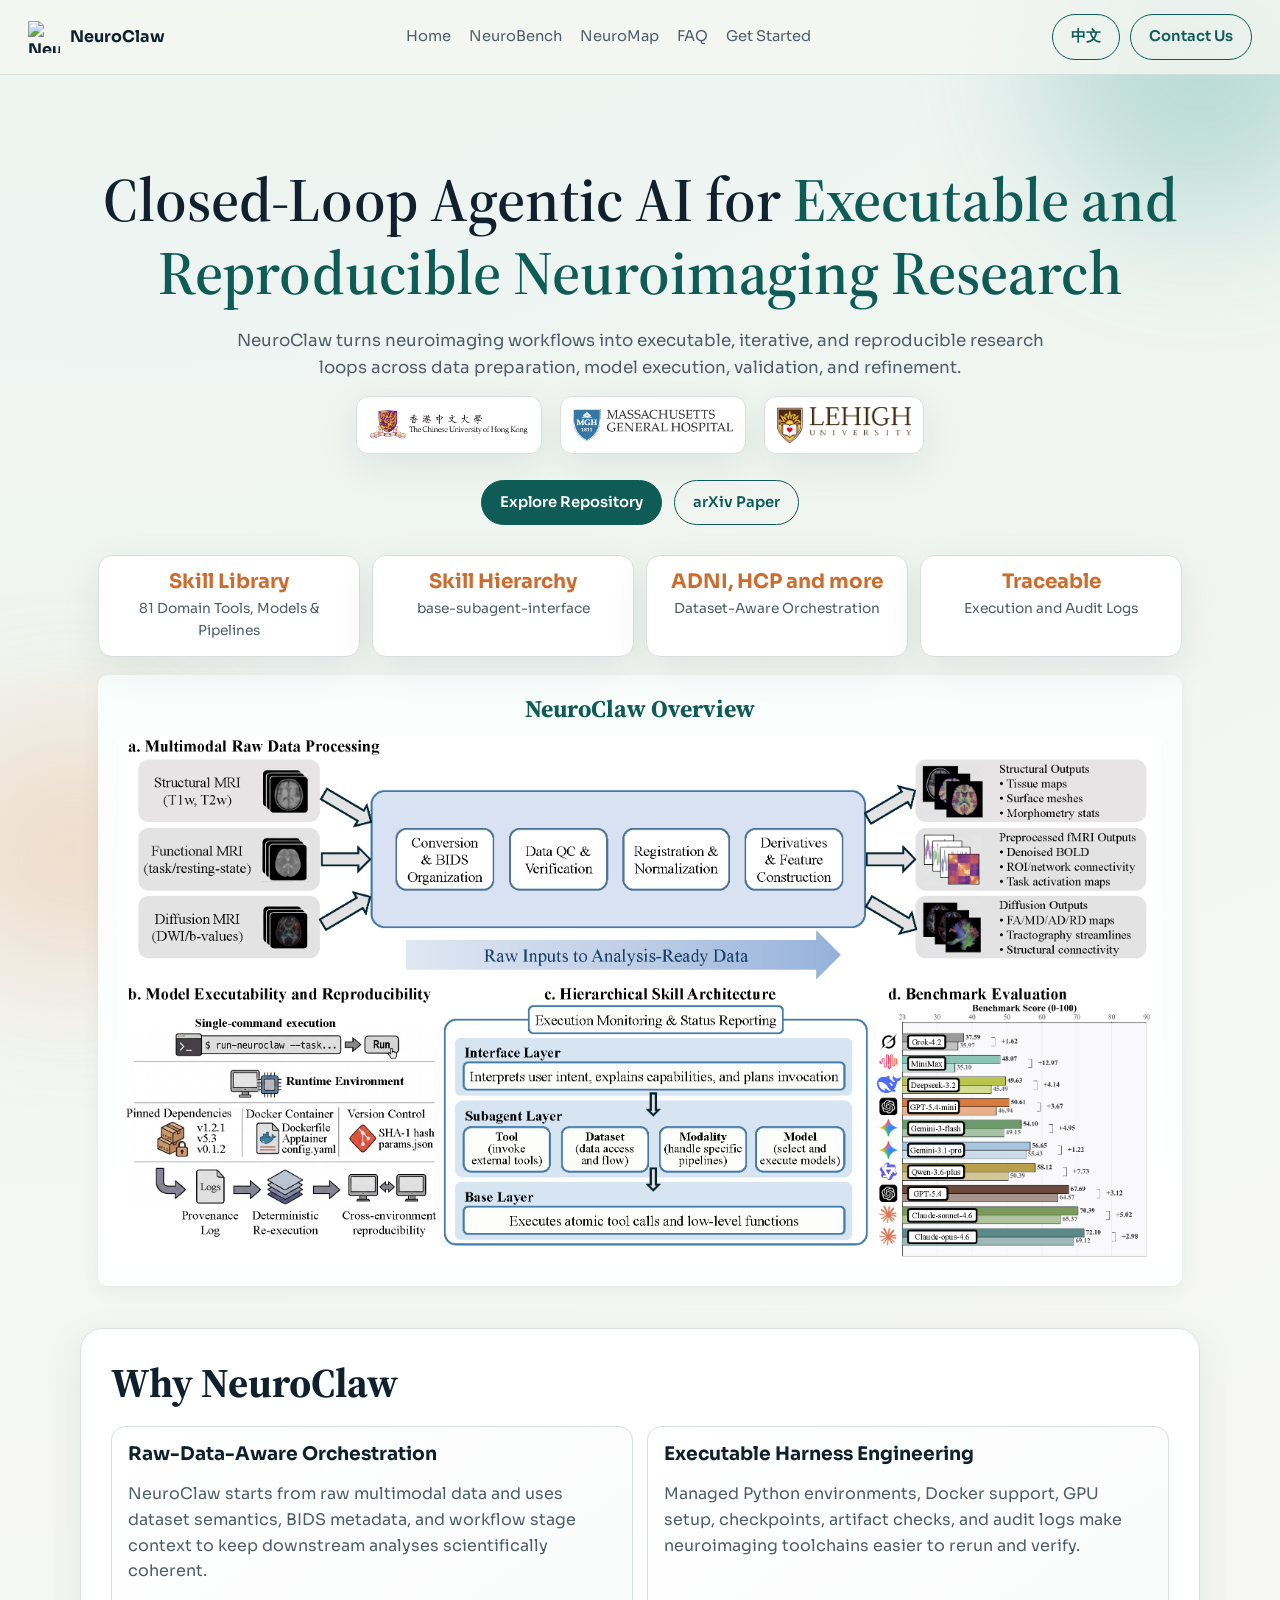
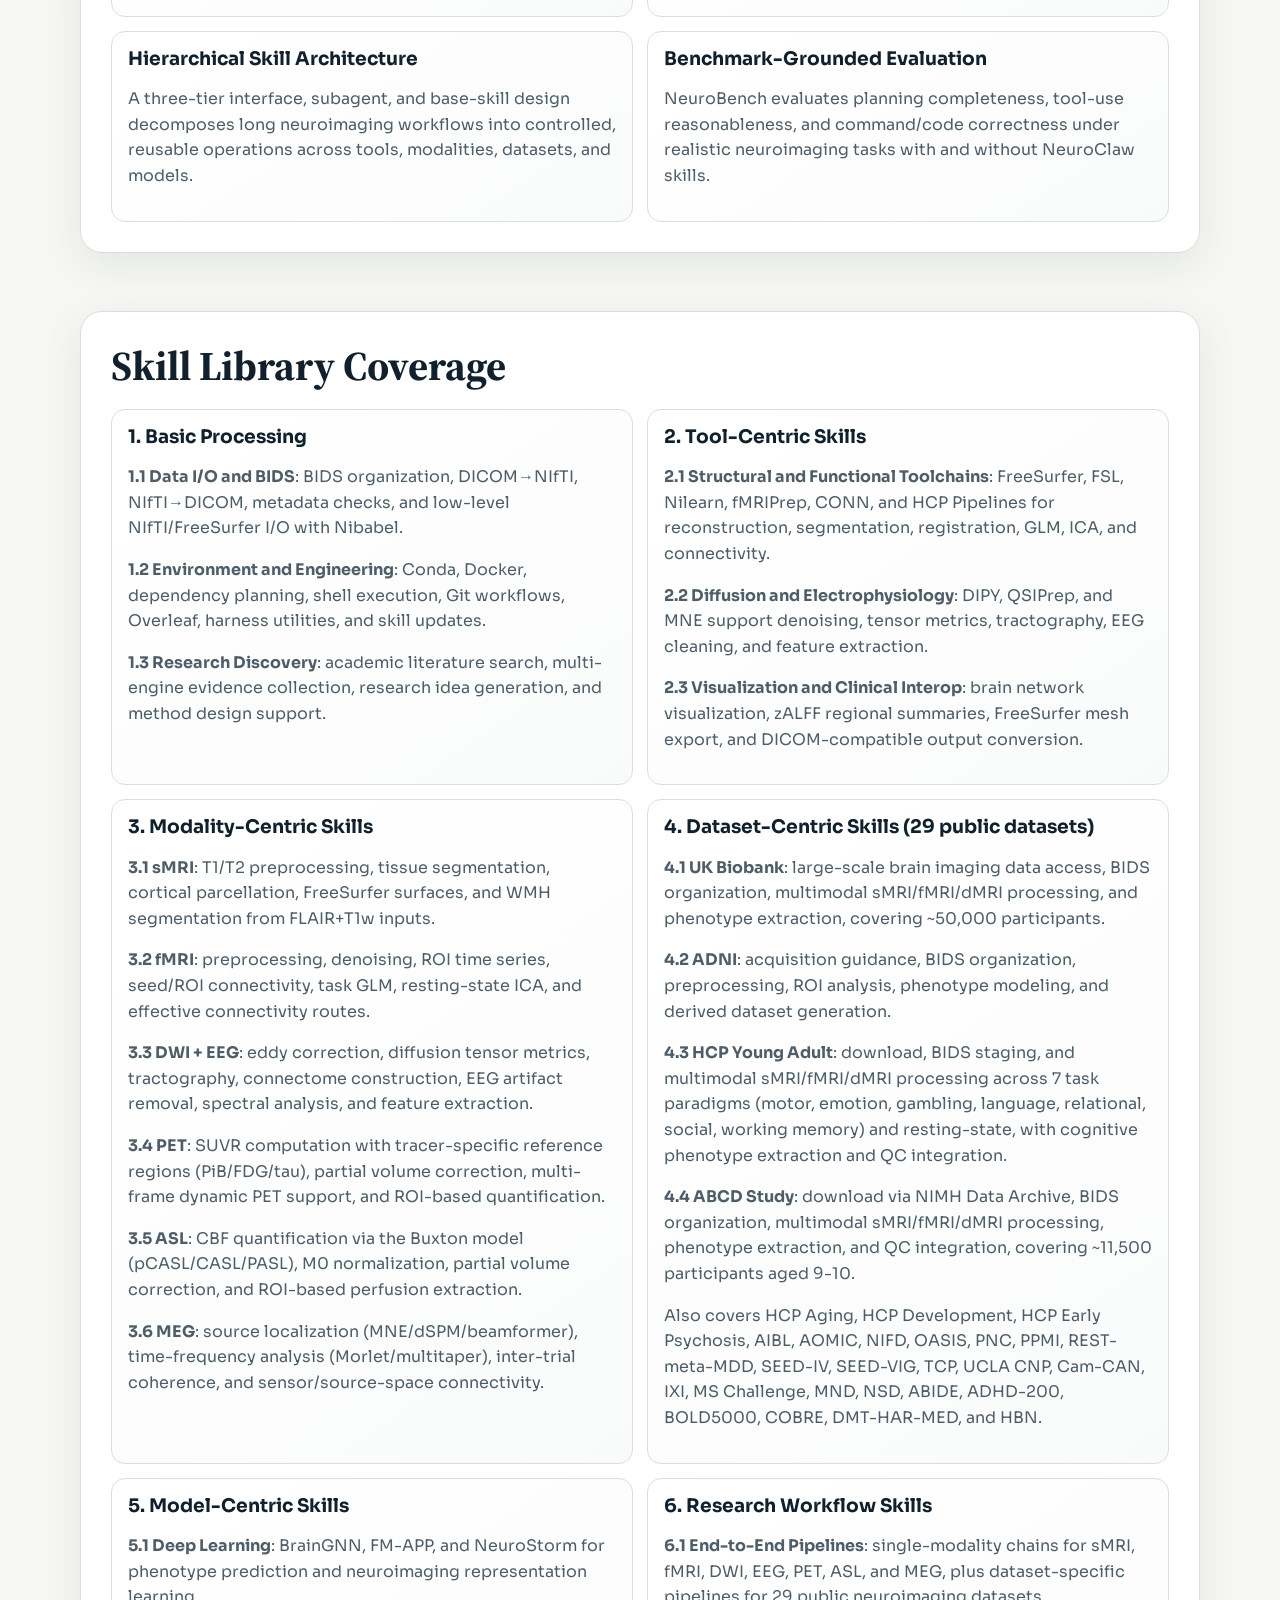
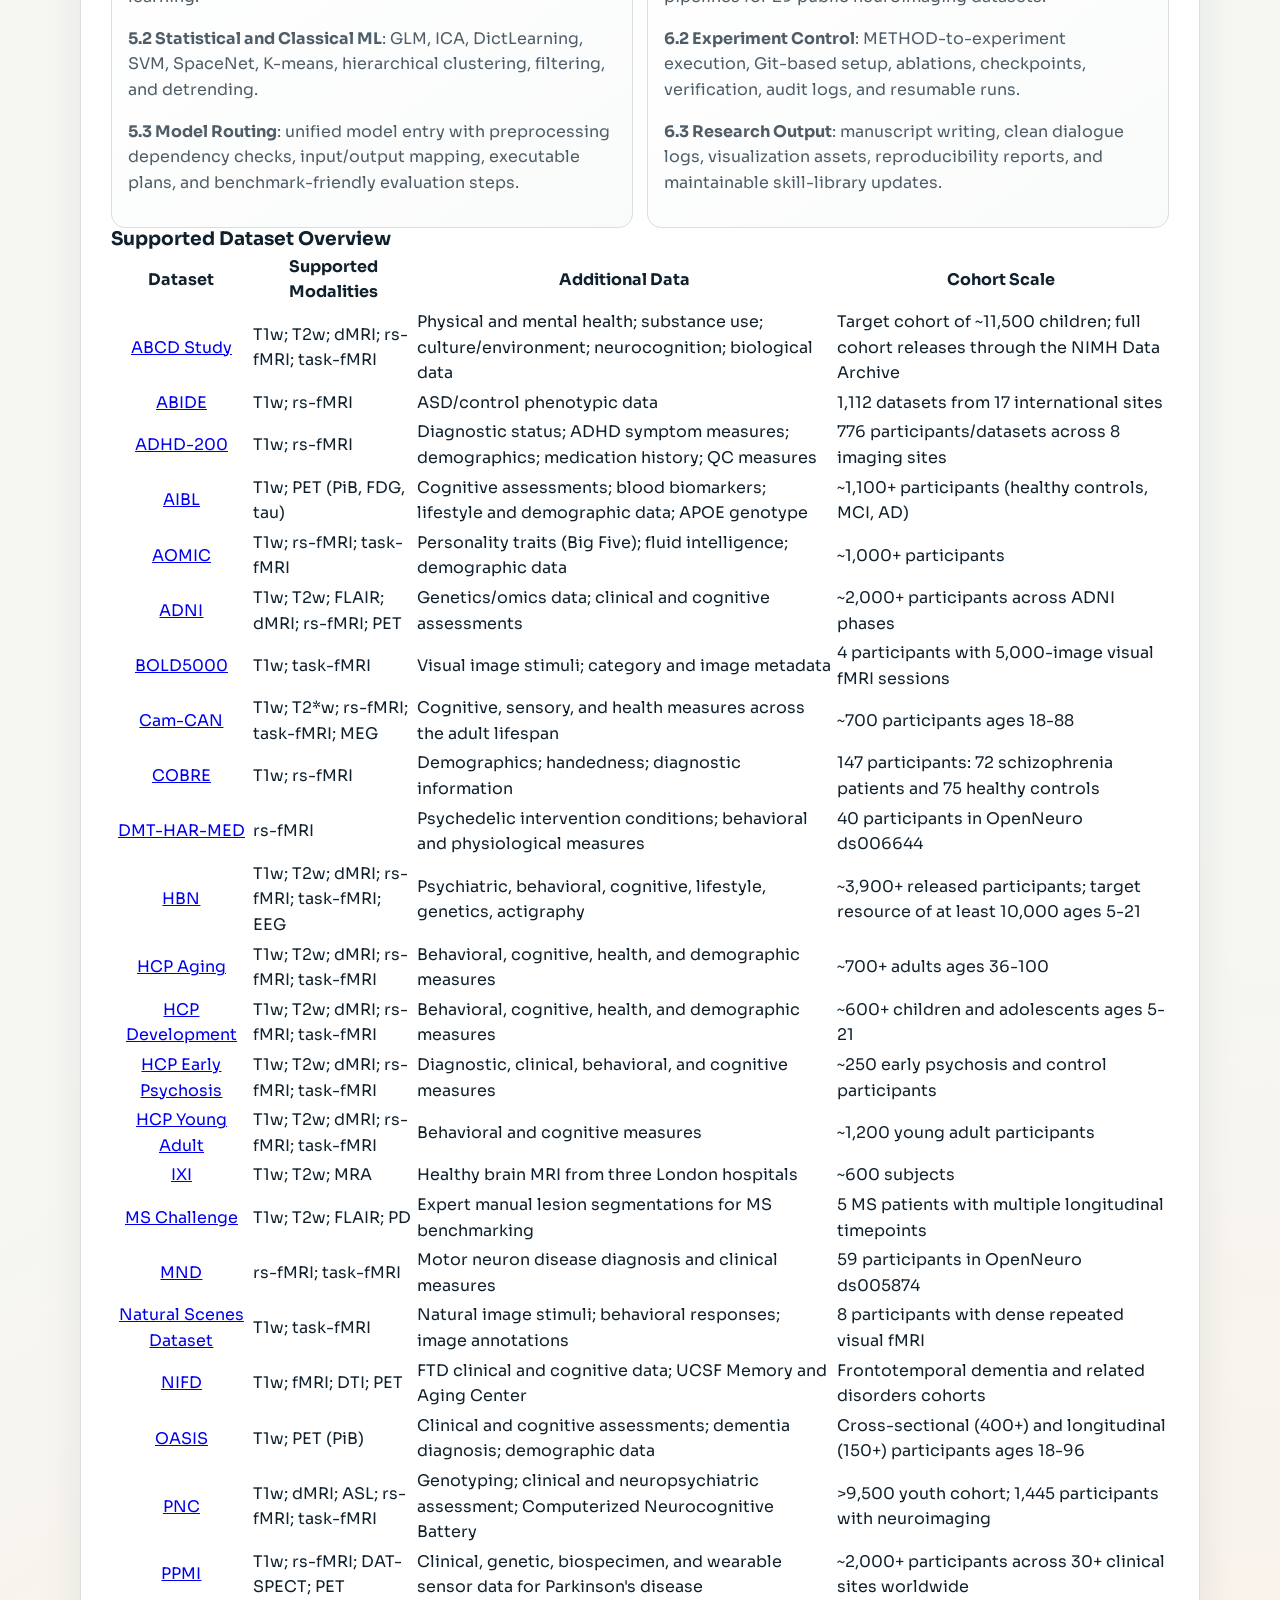
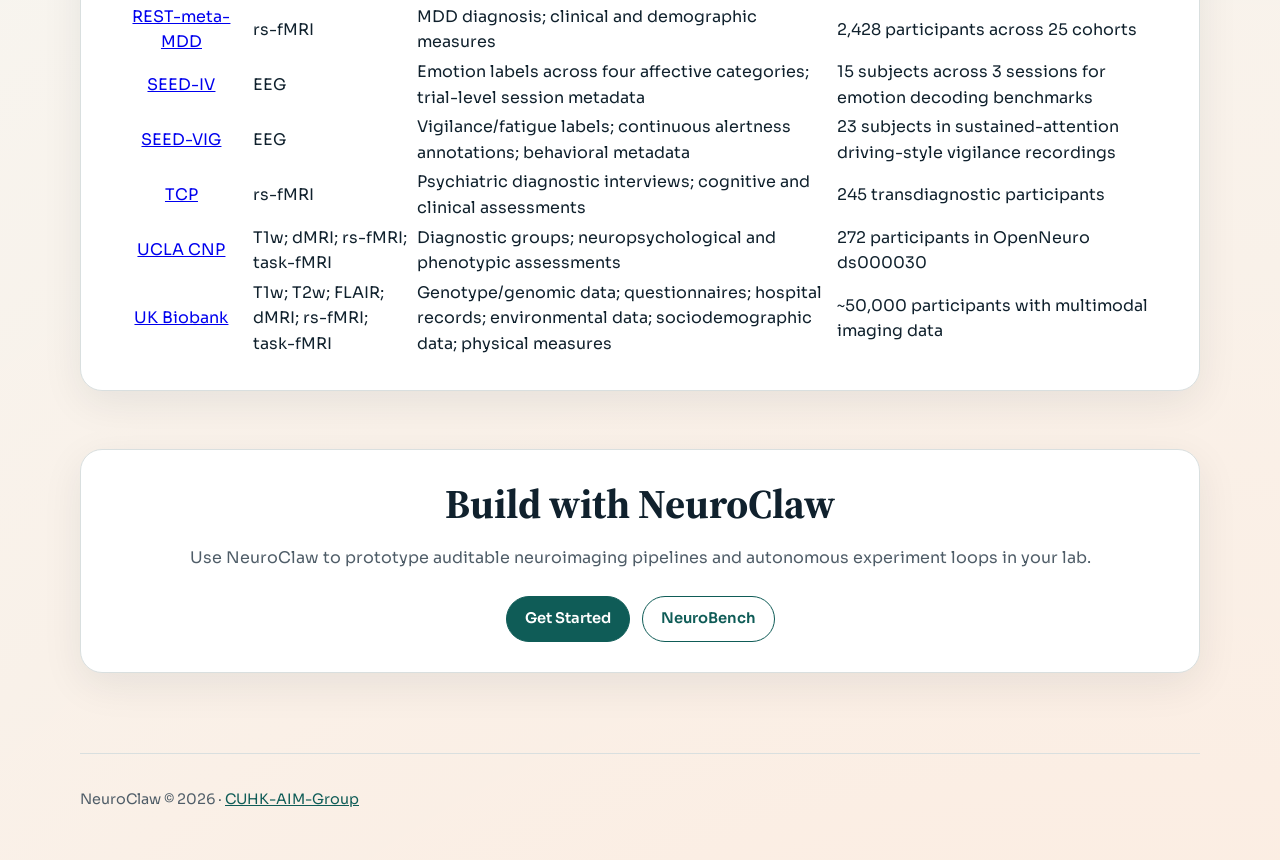
==== commit bfd8daea: "add NeuroMap" ====
--- a/docs/index.html
+++ b/docs/index.html
@@ -40,6 +40,7 @@
       <nav>
         <a href="index.html">Home</a>
         <a href="neurobench.html">NeuroBench</a>
+        <a href="neuromap.html">NeuroMap</a>
         <a href="faq.html">FAQ</a>
         <a href="get-started.html">Get Started</a>
       </nav>
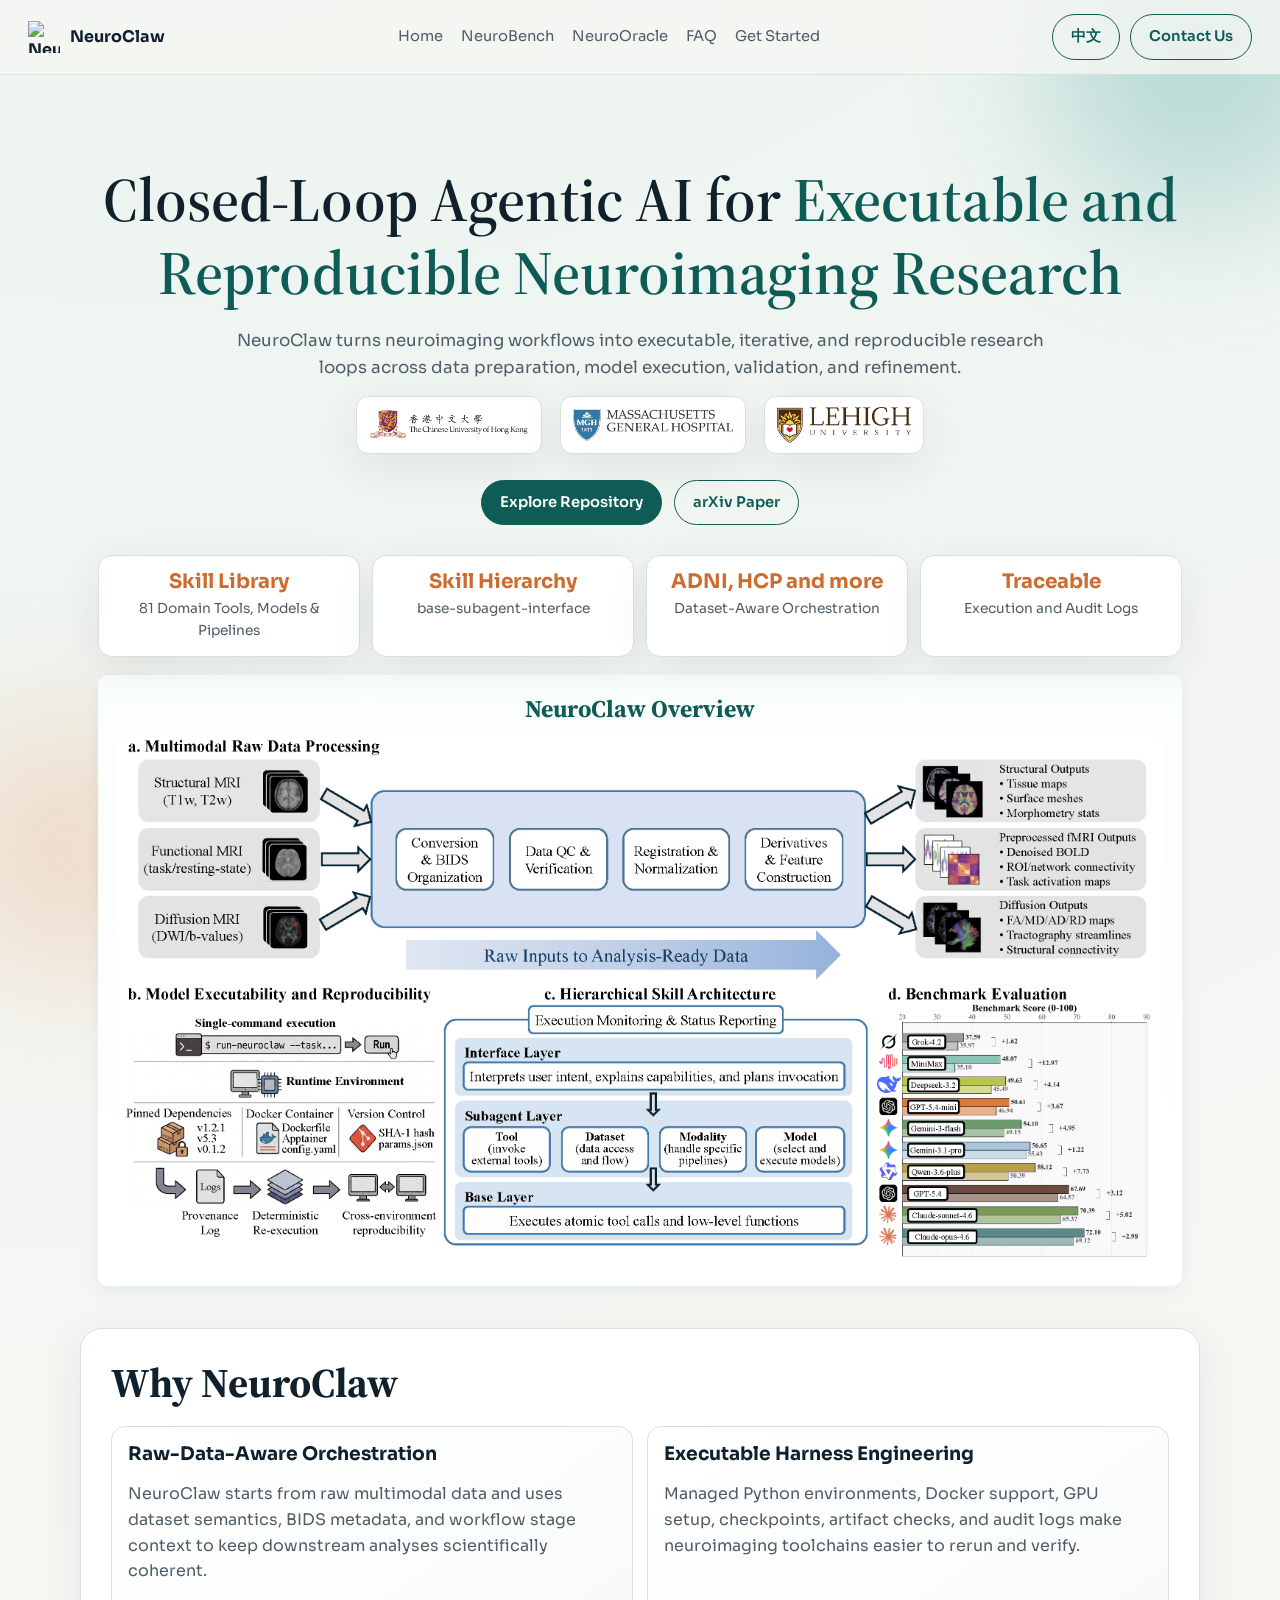
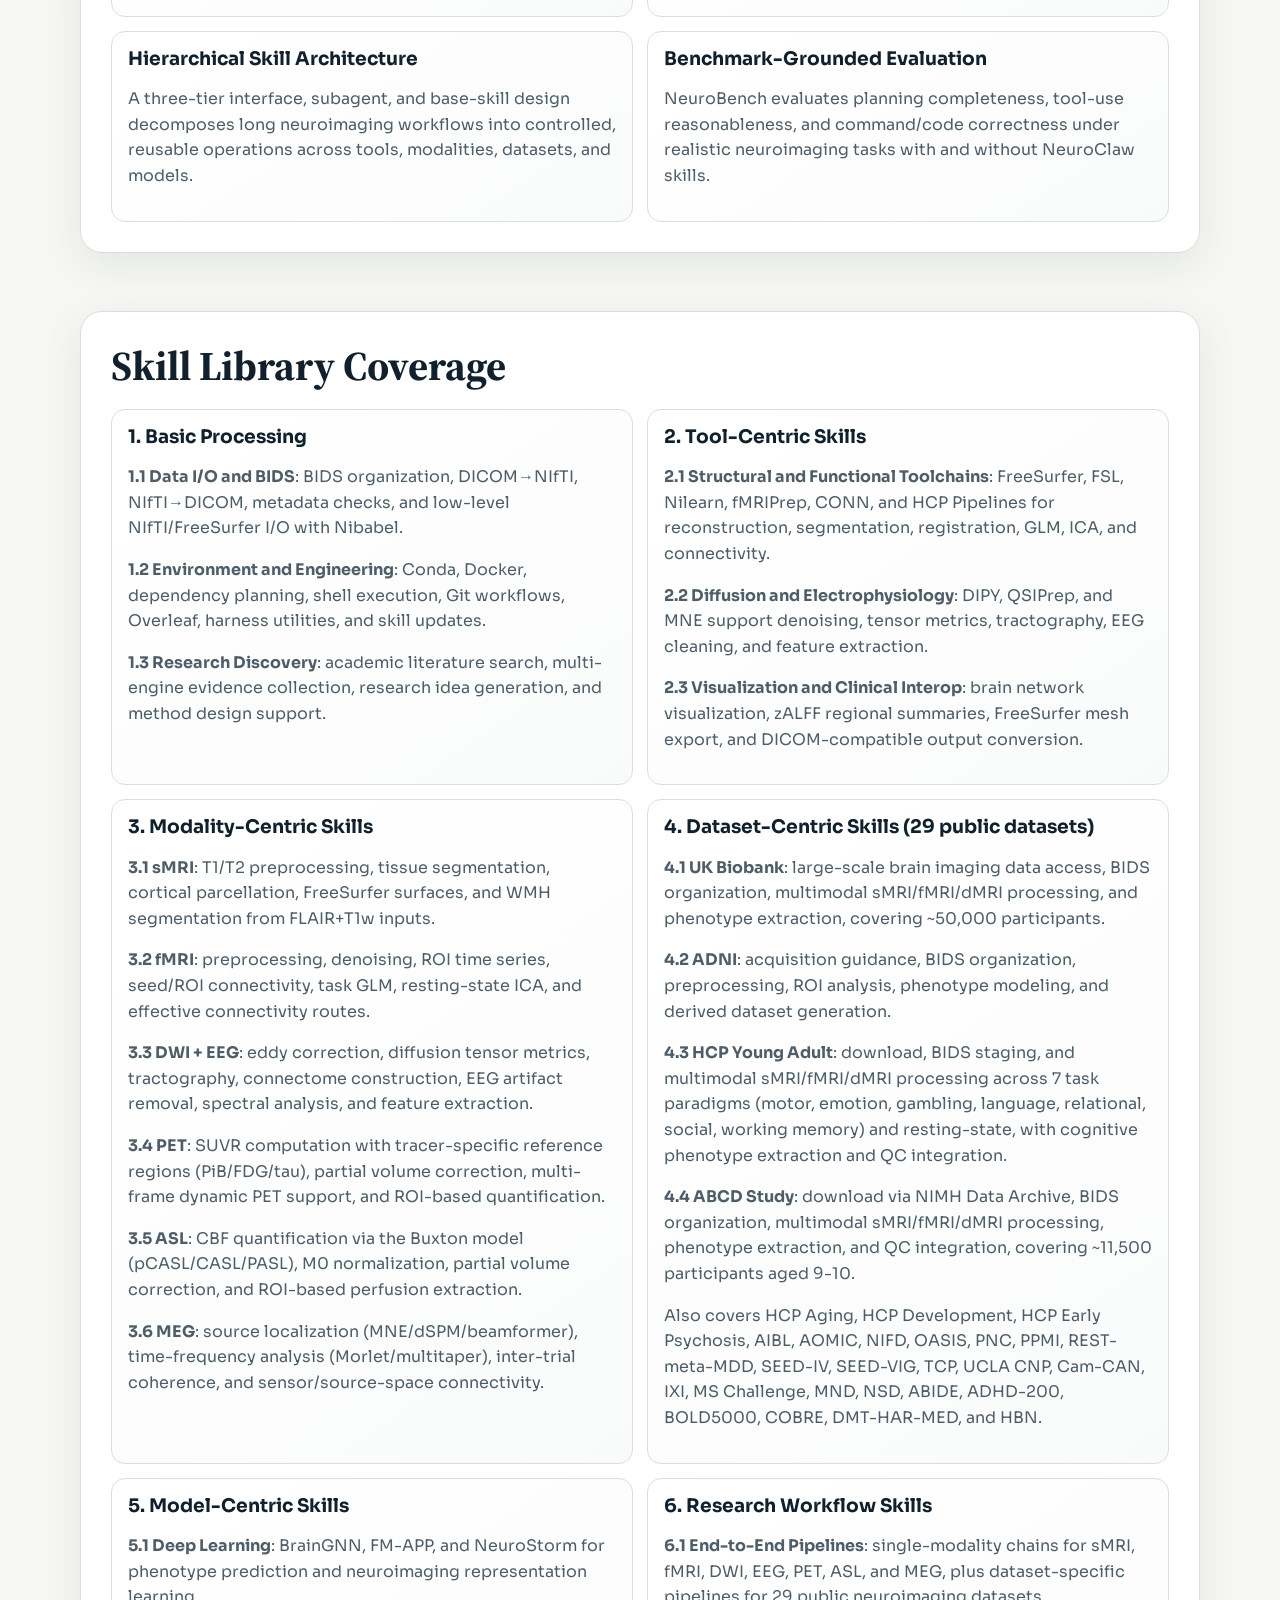
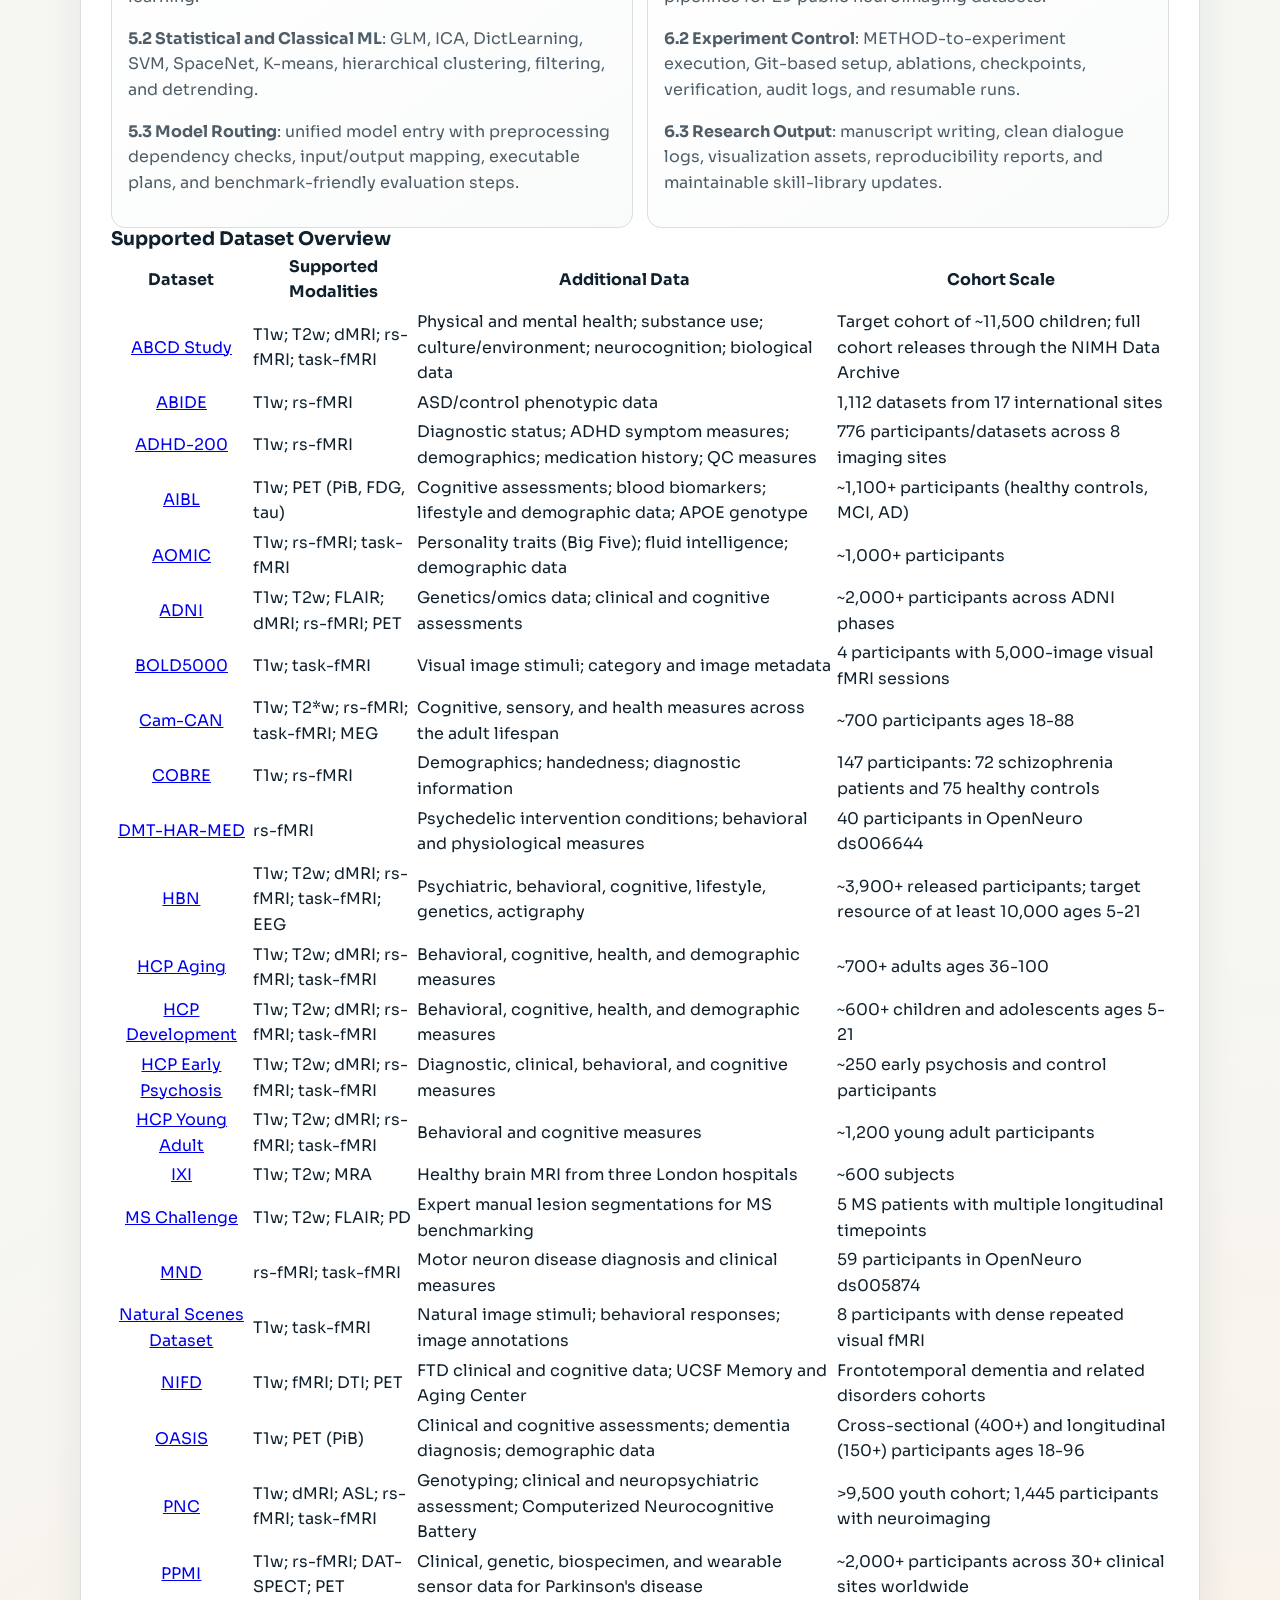
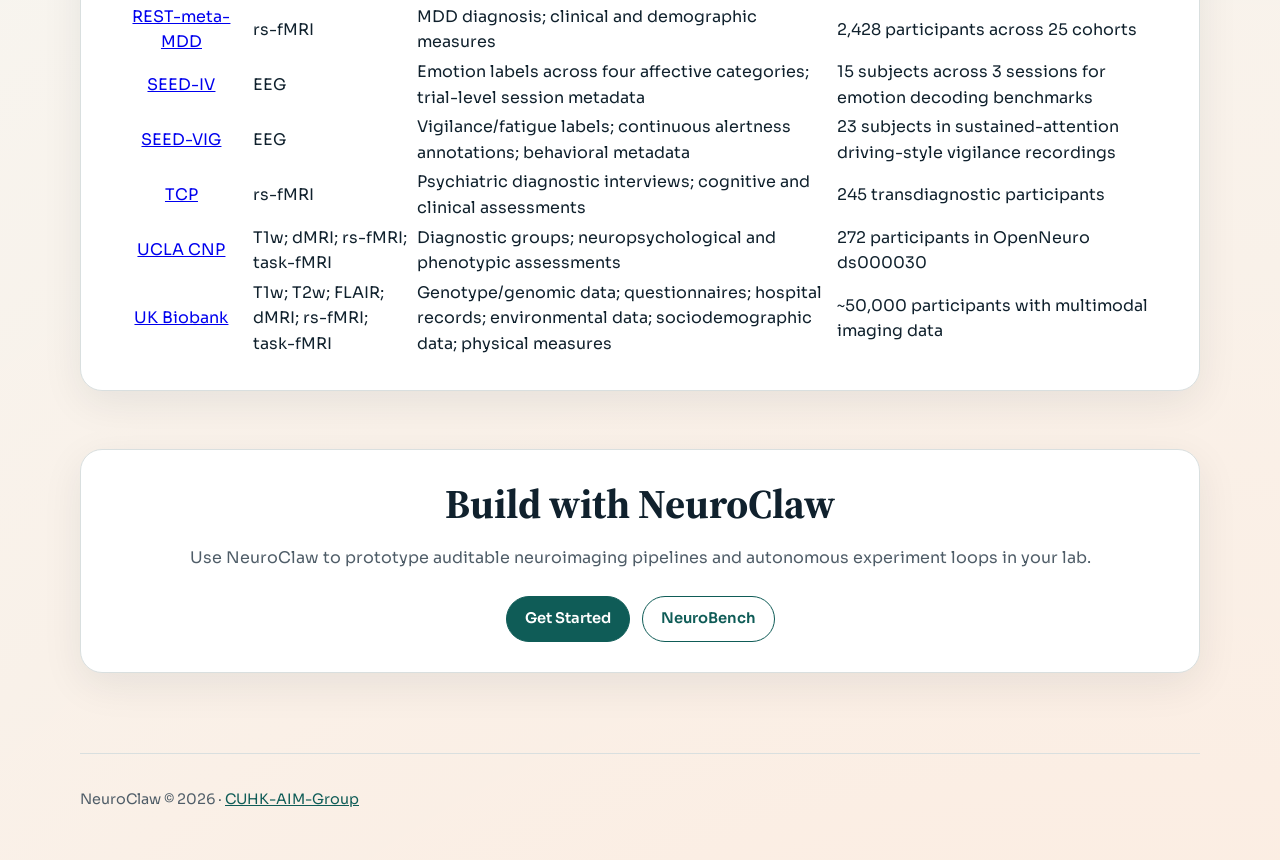
==== commit c62dcfb4: "update memory mechanism" ====
--- a/docs/index.html
+++ b/docs/index.html
@@ -40,7 +40,7 @@
       <nav>
         <a href="index.html">Home</a>
         <a href="neurobench.html">NeuroBench</a>
-        <a href="neuromap.html">NeuroMap</a>
+        <a href="neuro-oracle.html">NeuroOracle</a>
         <a href="faq.html">FAQ</a>
         <a href="get-started.html">Get Started</a>
       </nav>
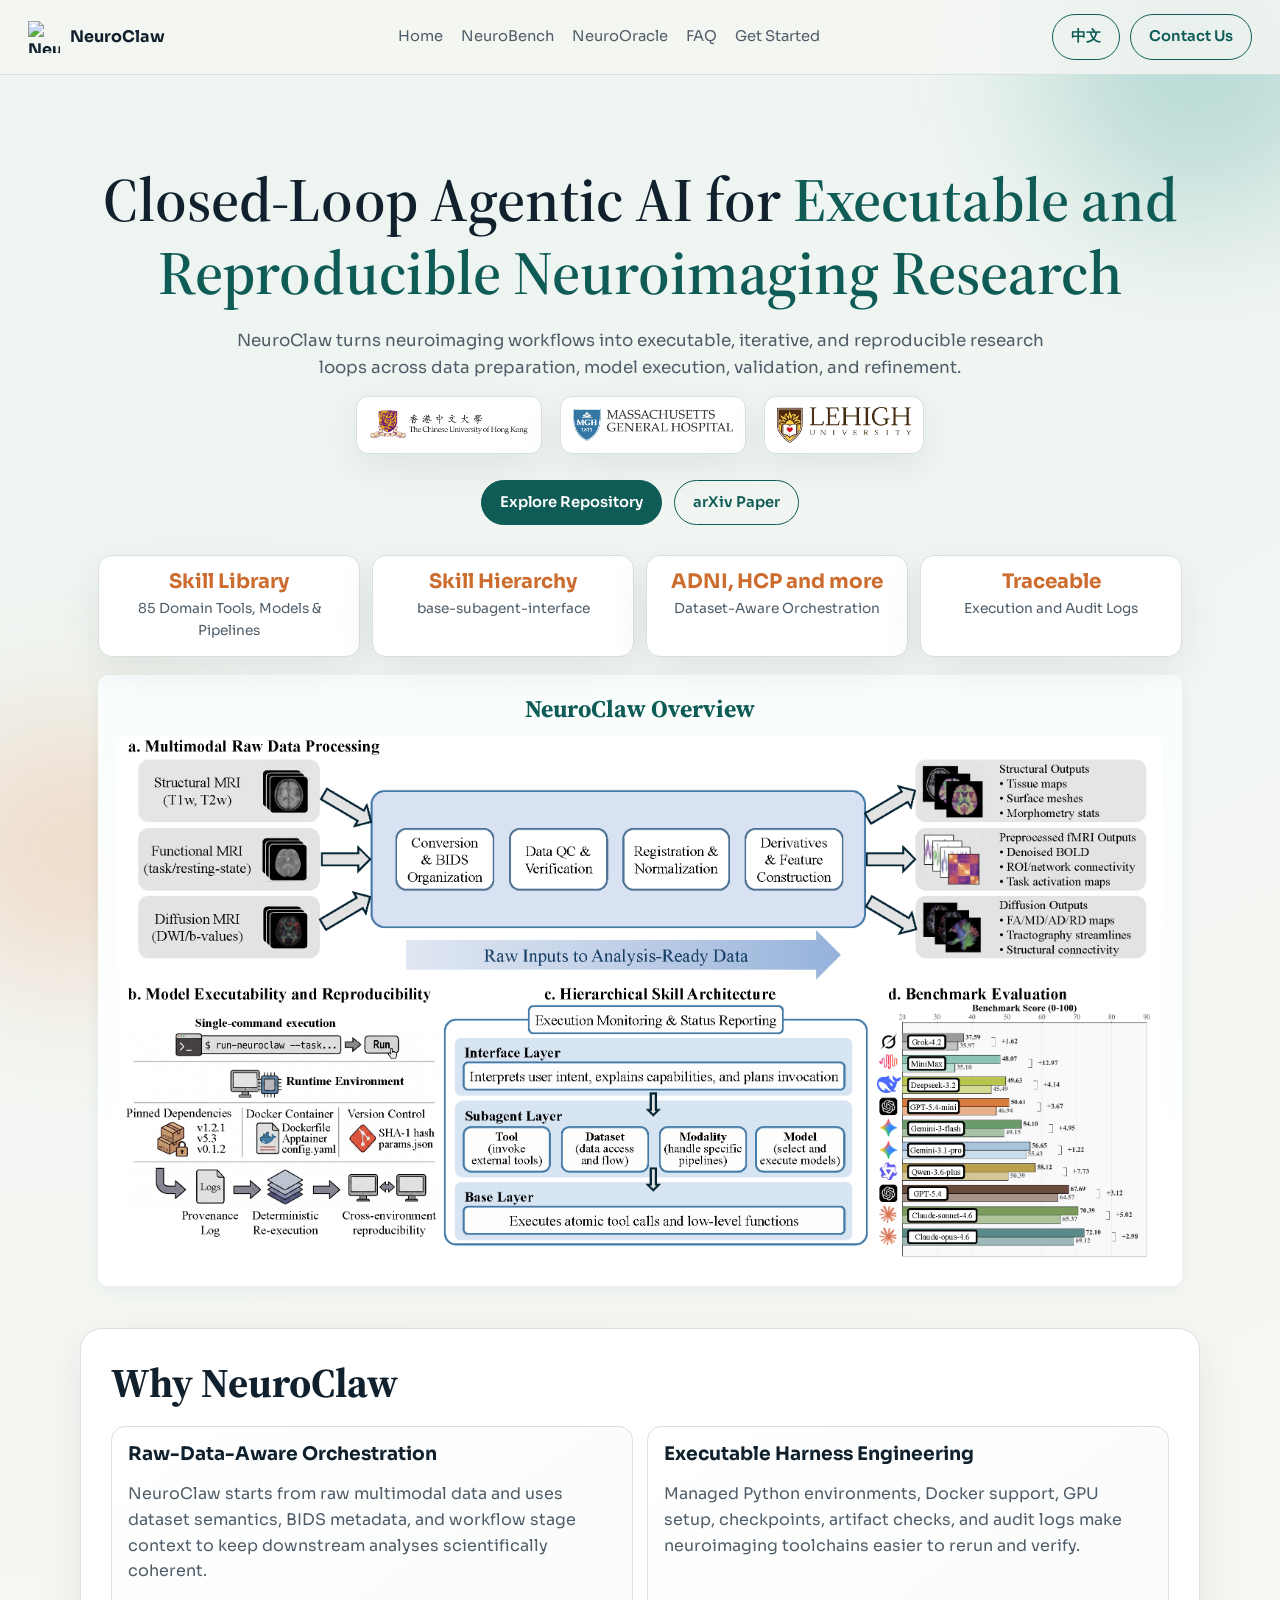
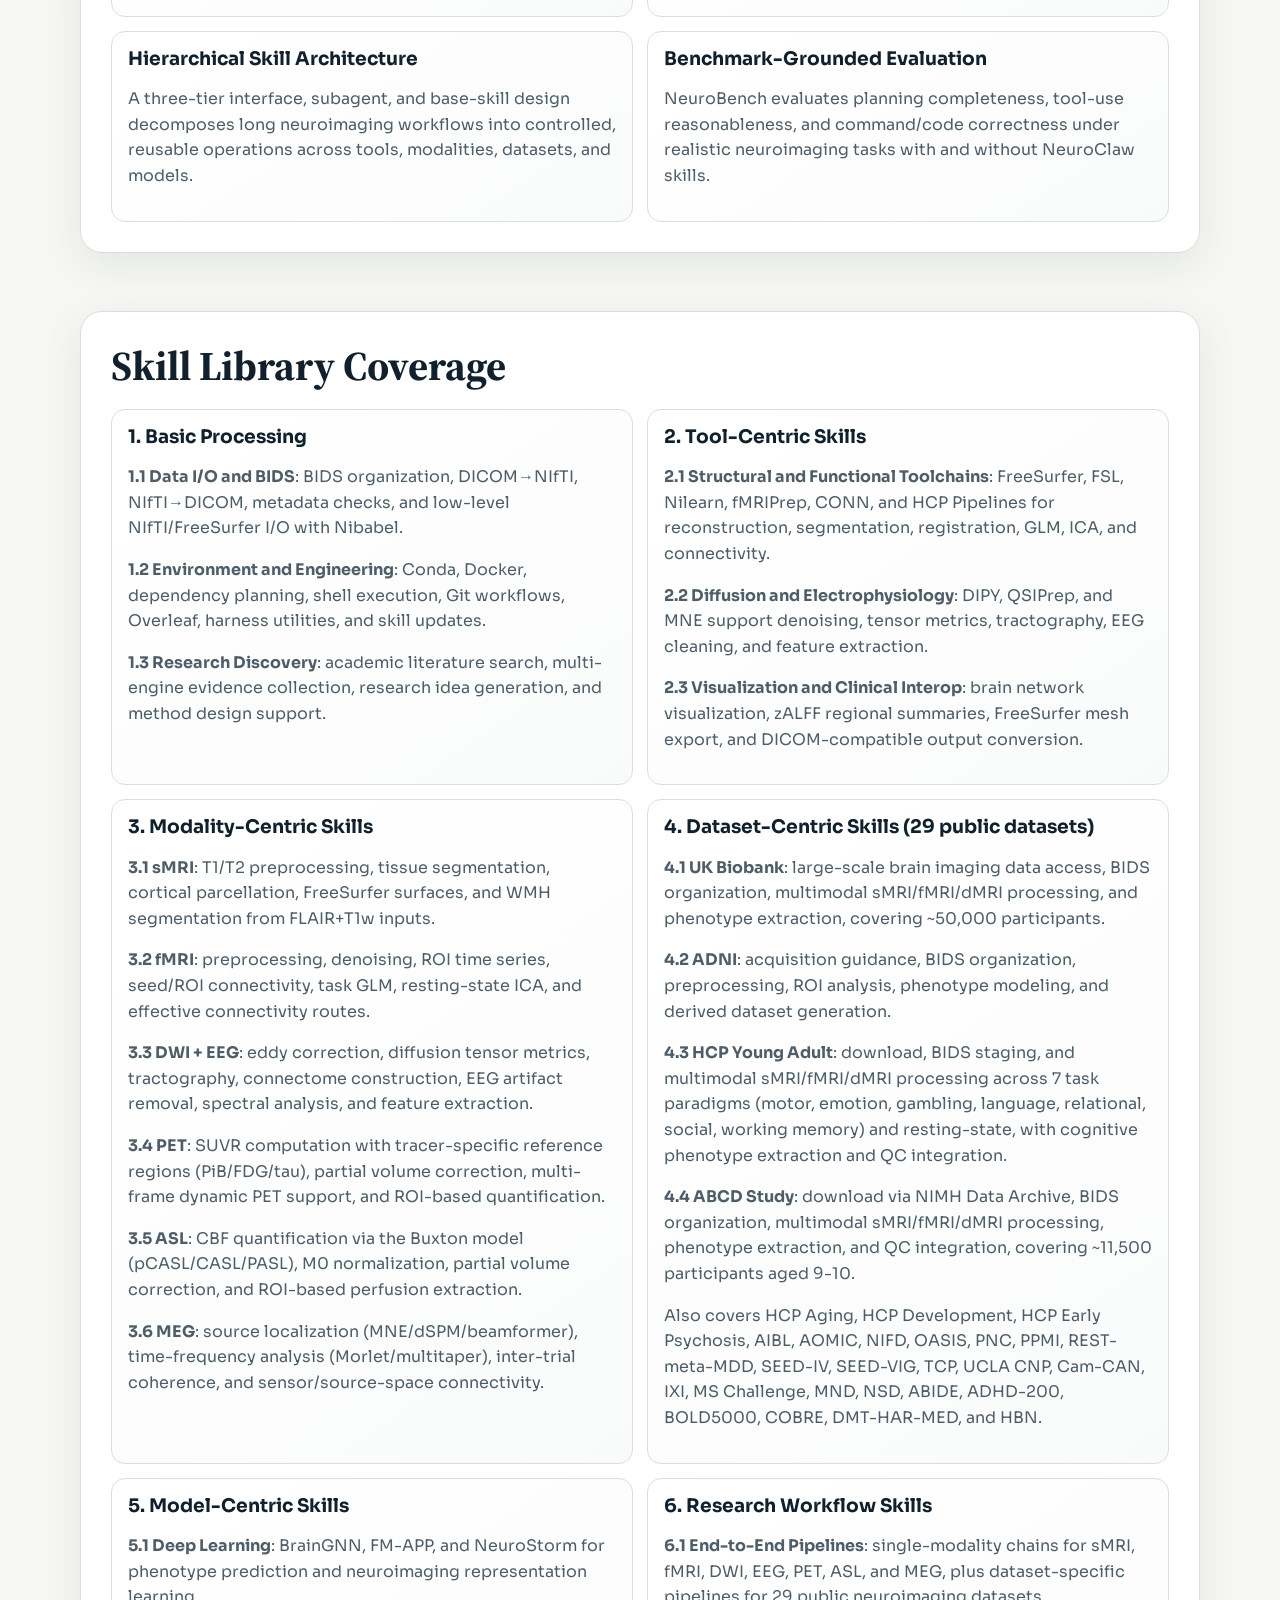
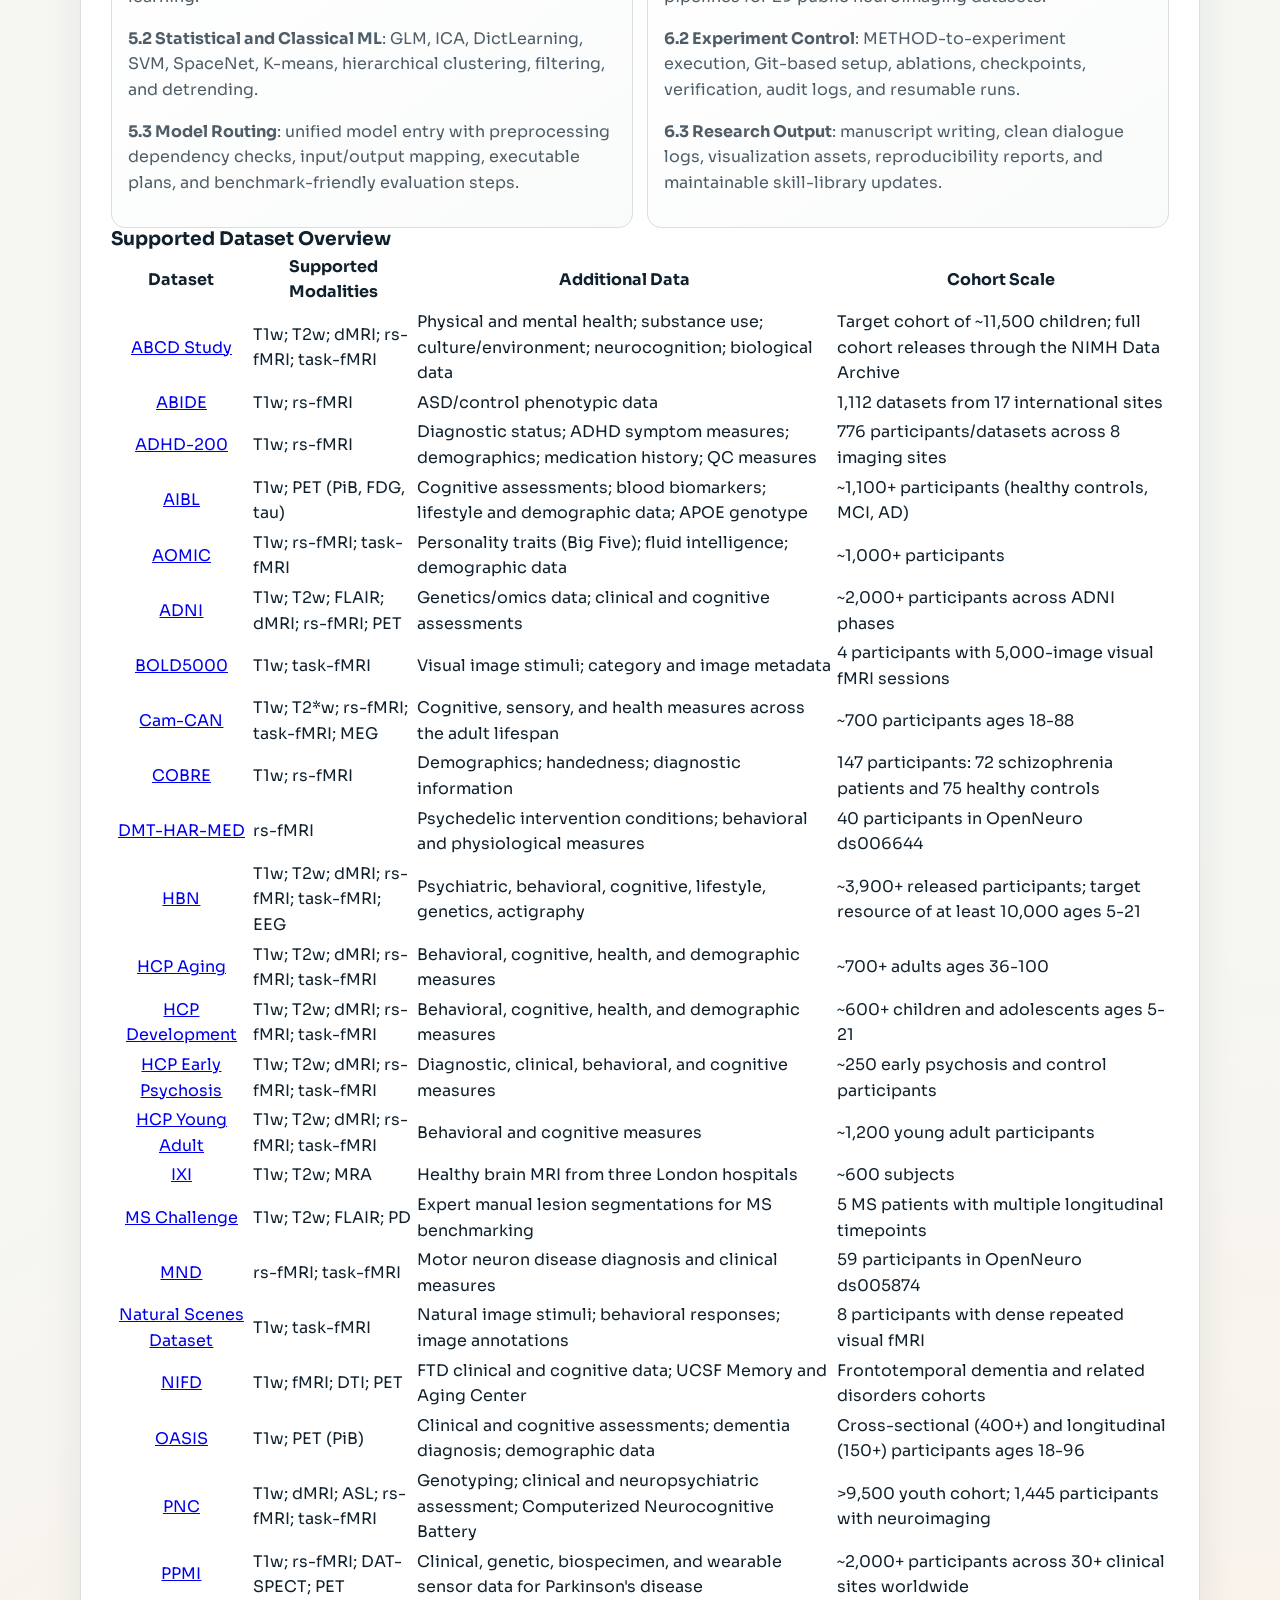
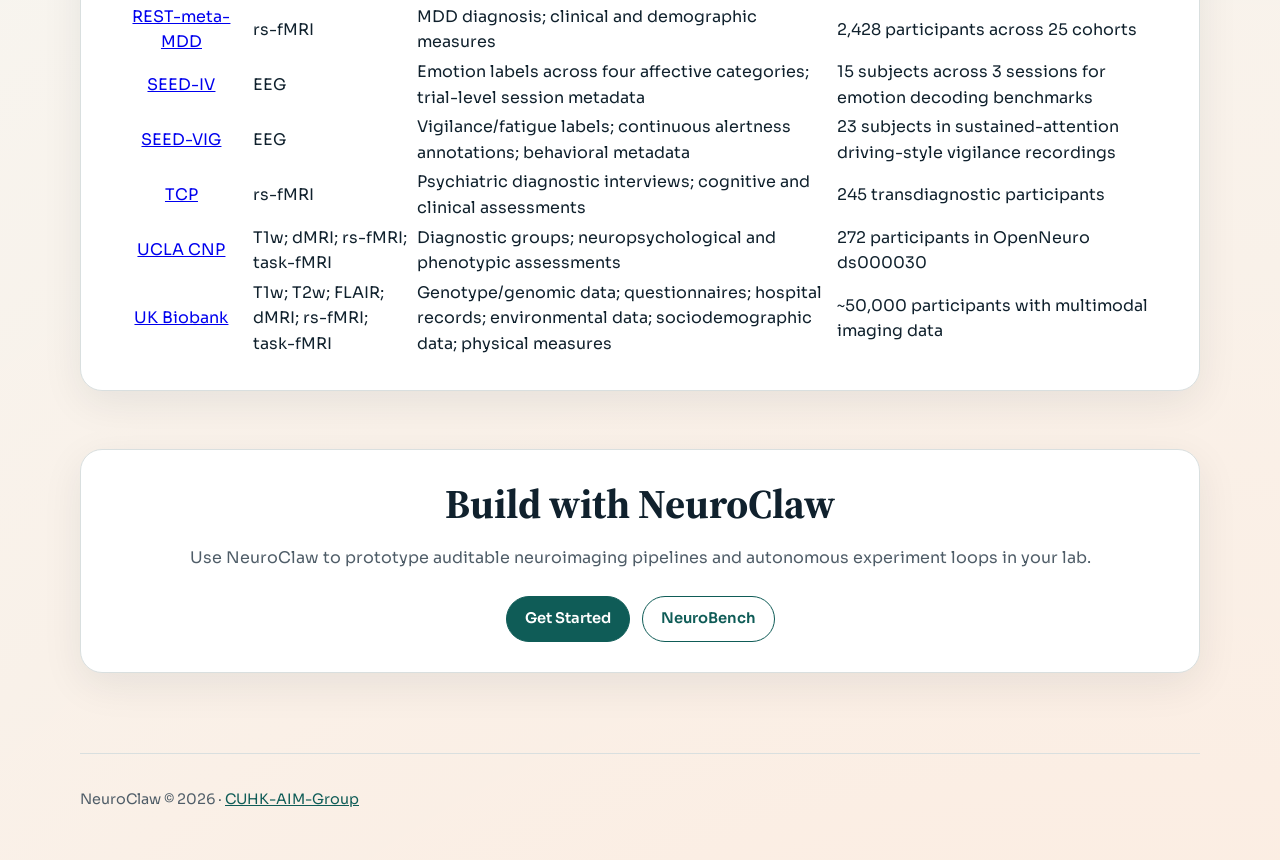
==== commit bd14b578: "add atom algebra and task-aware hypothesis generation" ====
--- a/docs/index.html
+++ b/docs/index.html
@@ -74,7 +74,7 @@
         <div class="metrics">
           <article>
             <h3>Skill Library</h3>
-            <p>81 Domain Tools, Models &amp; Pipelines</p>
+            <p>85 Domain Tools, Models &amp; Pipelines</p>
           </article>
           <article>
             <h3>Skill Hierarchy</h3>
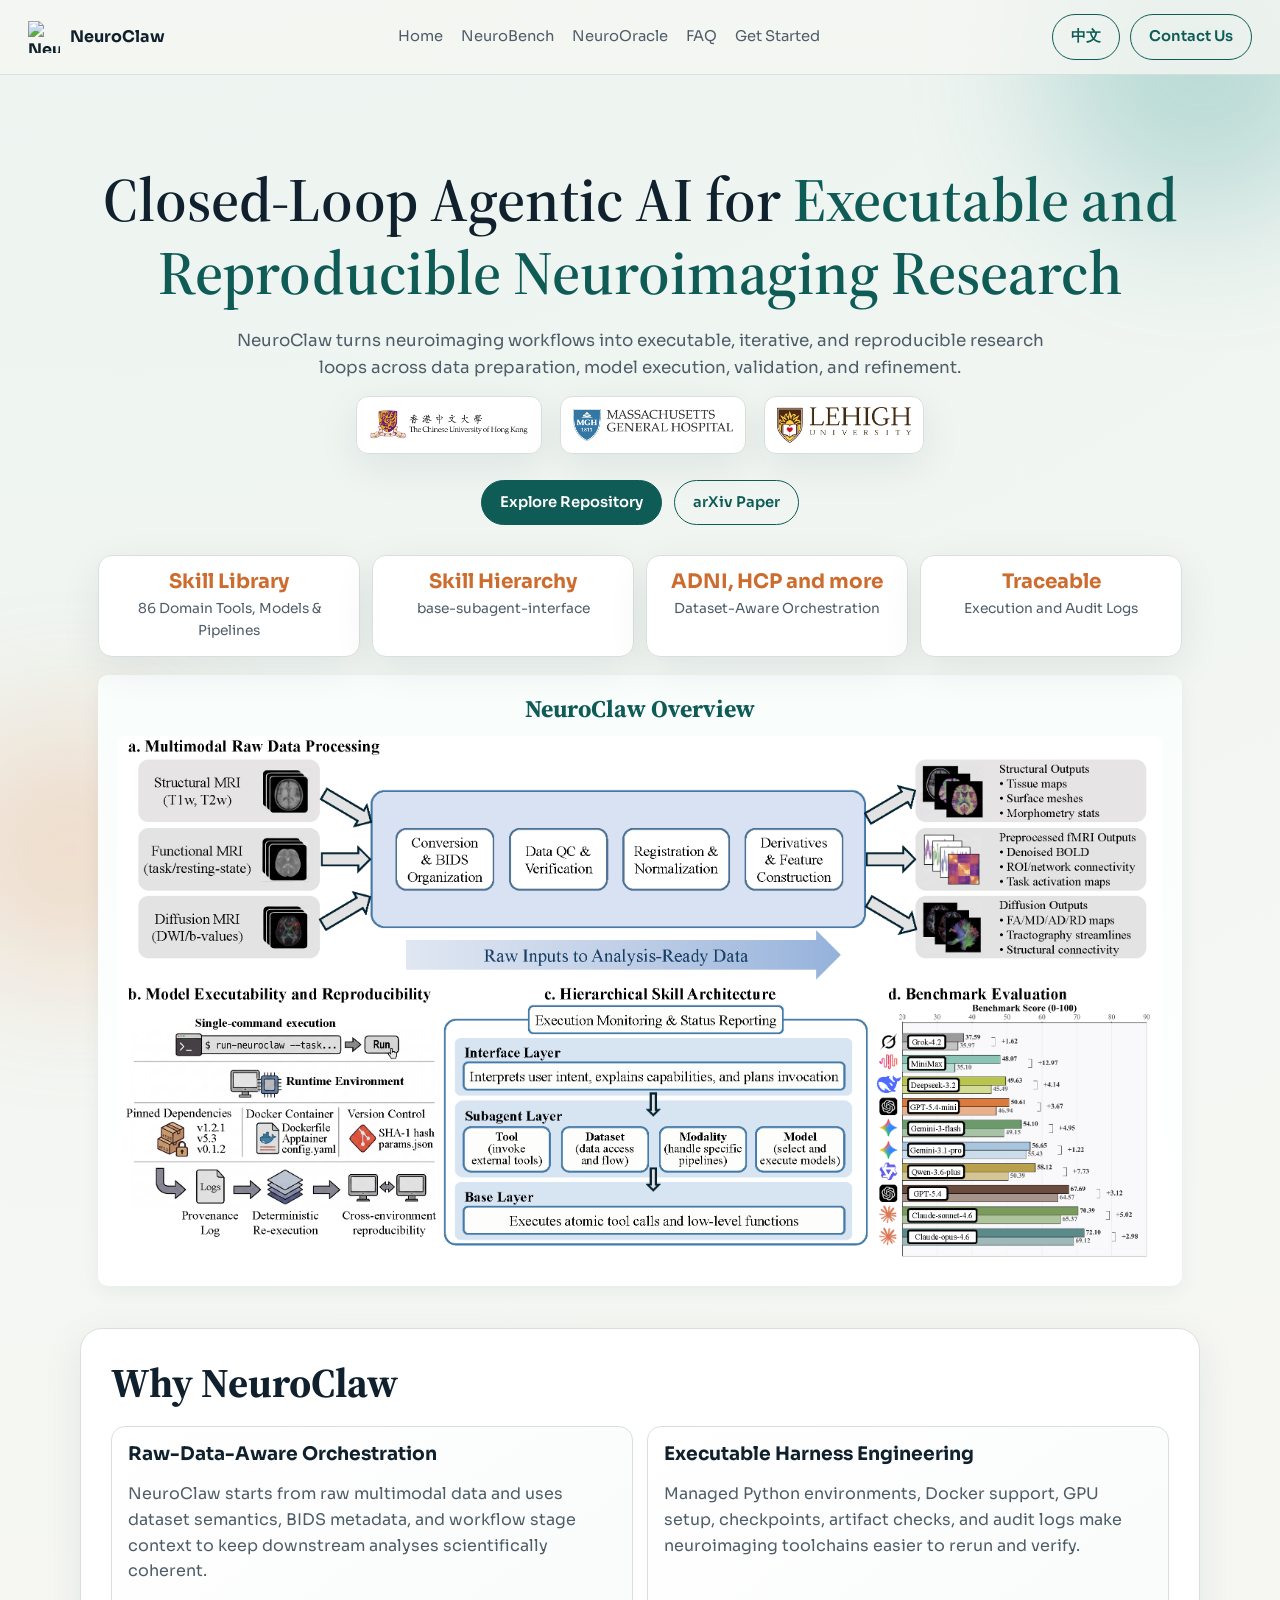
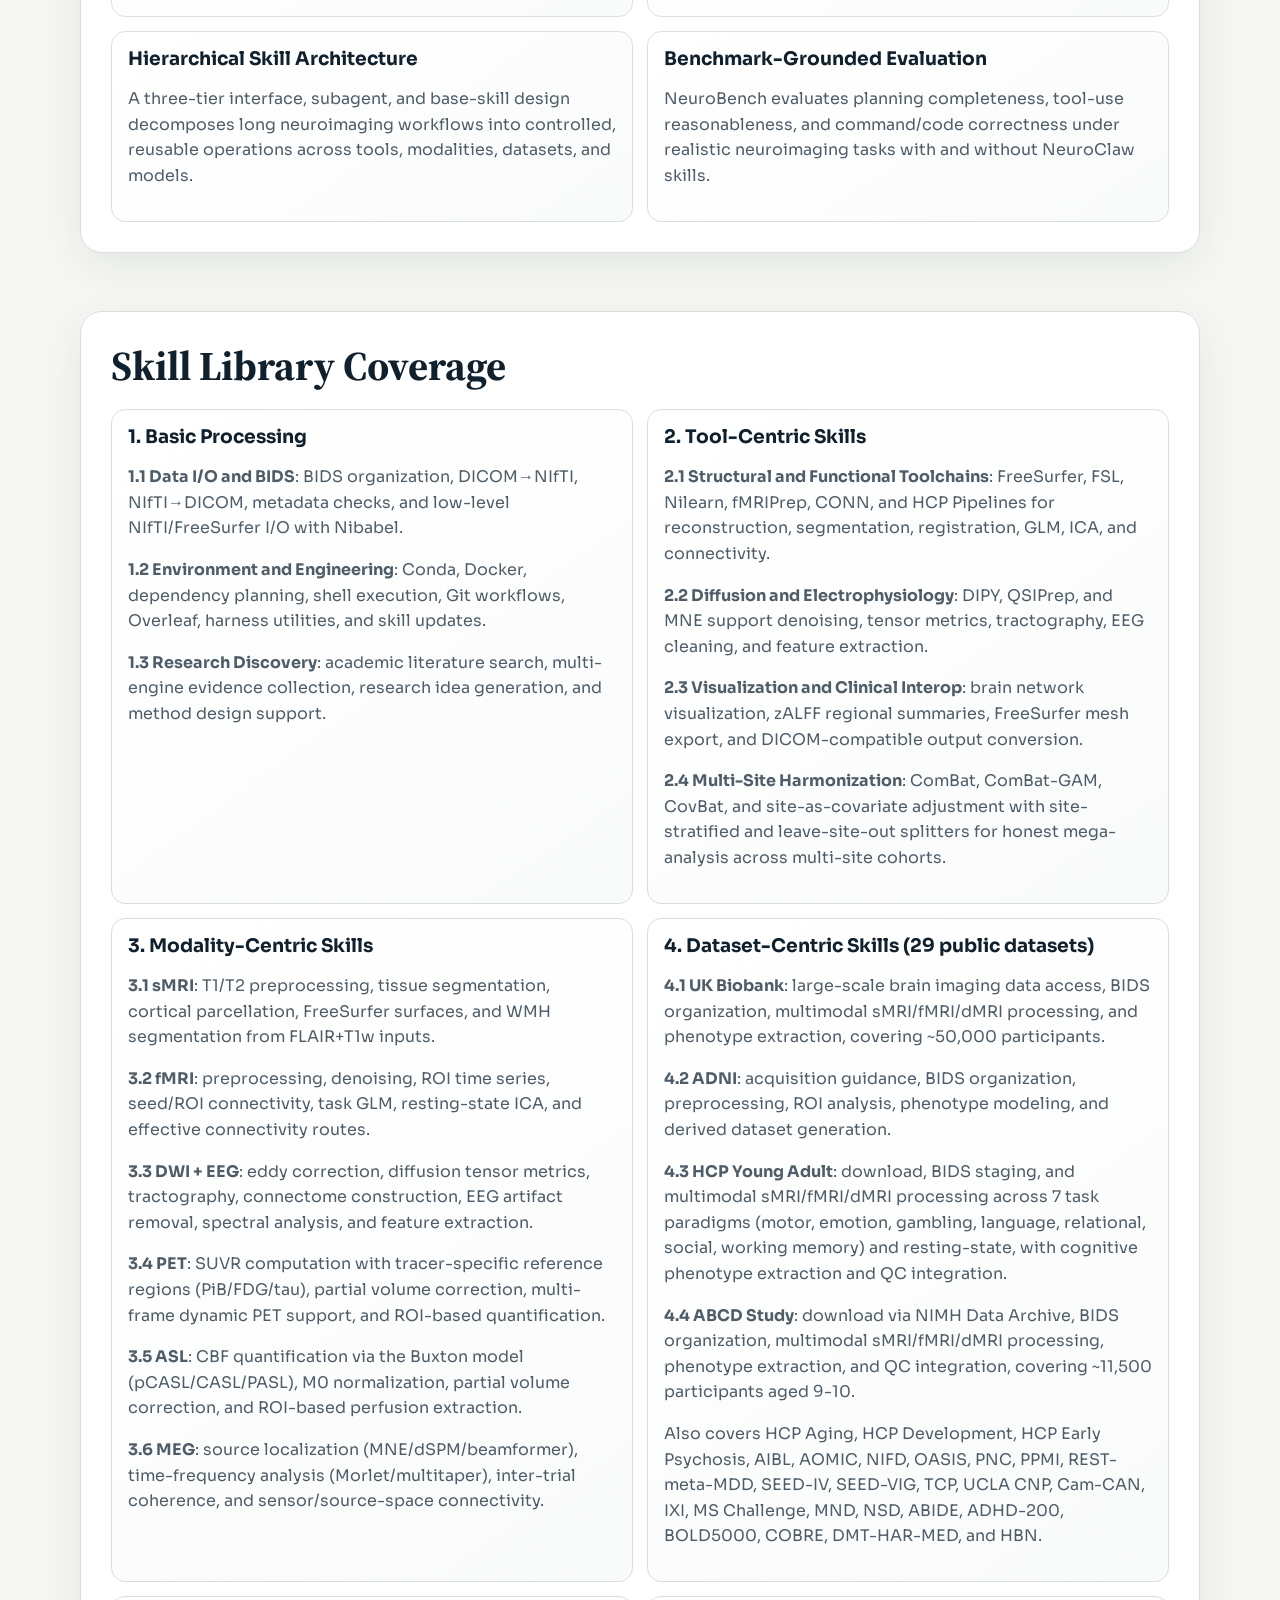
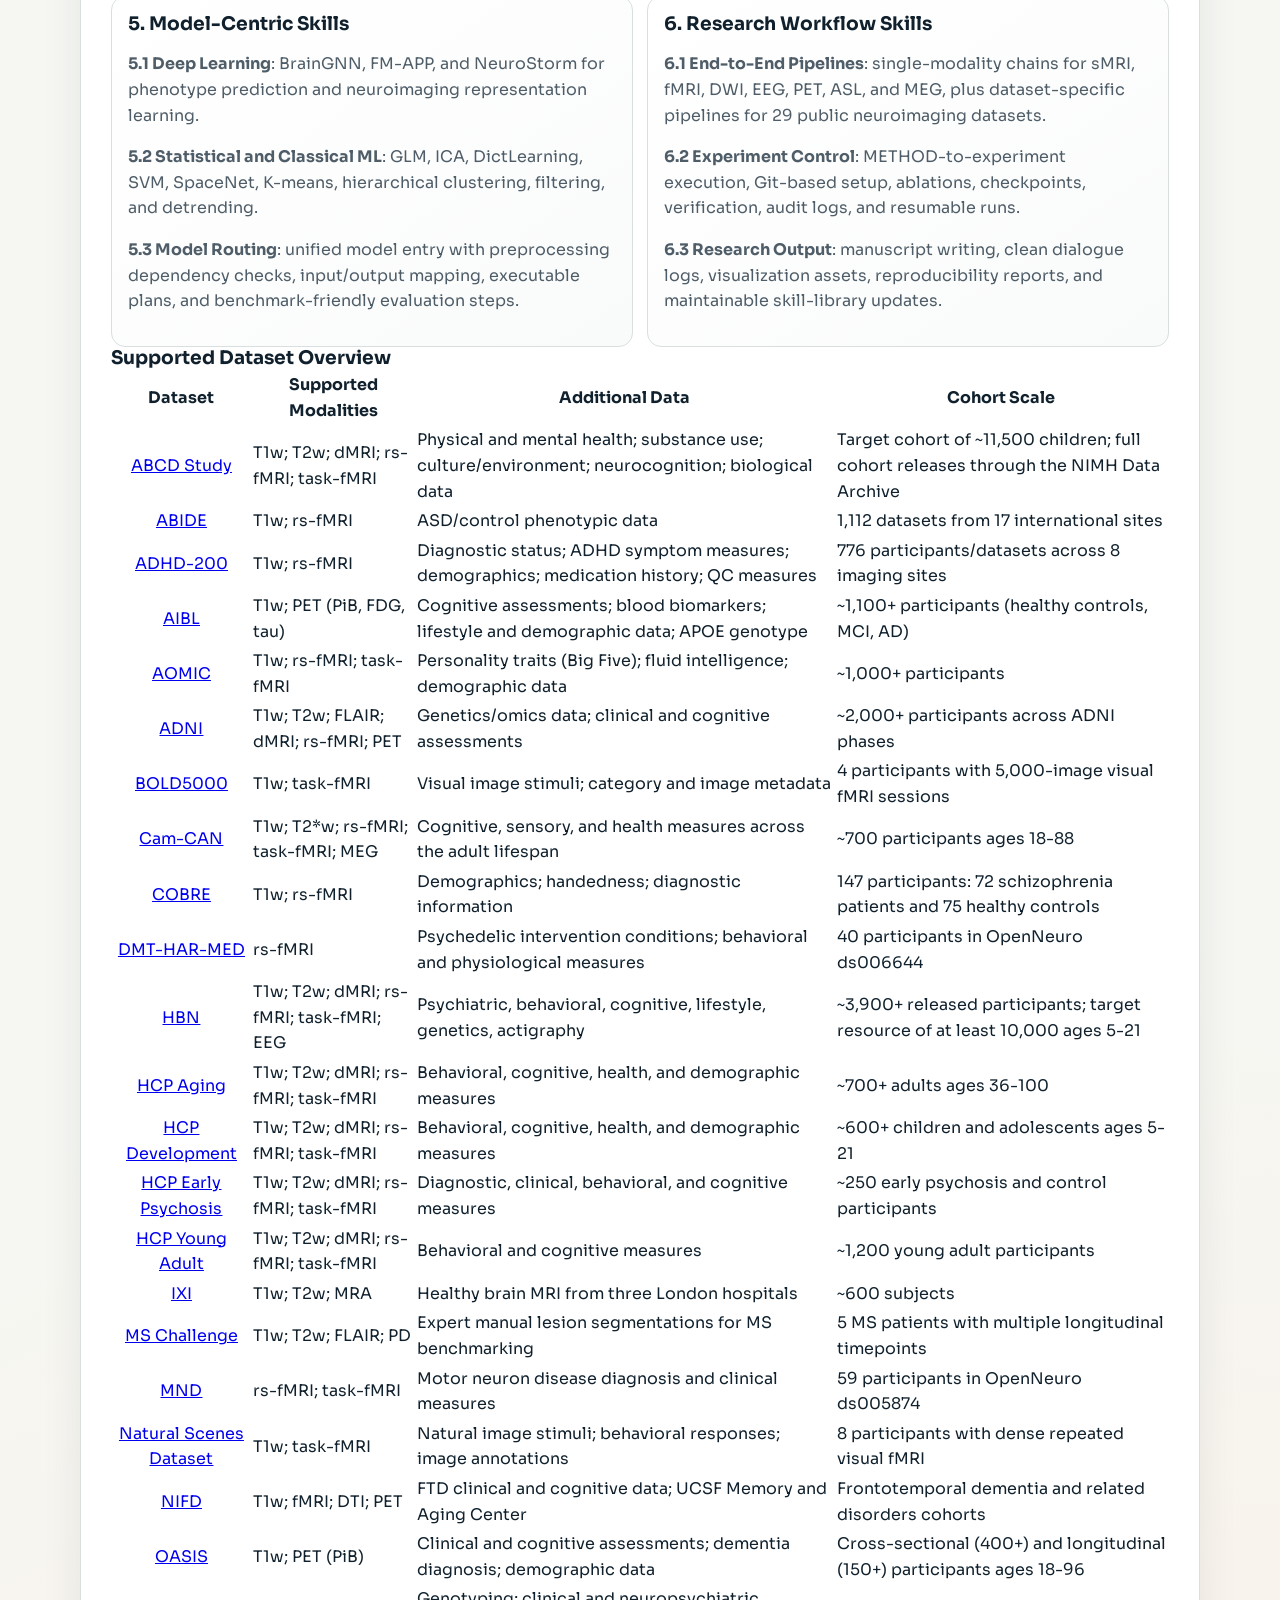
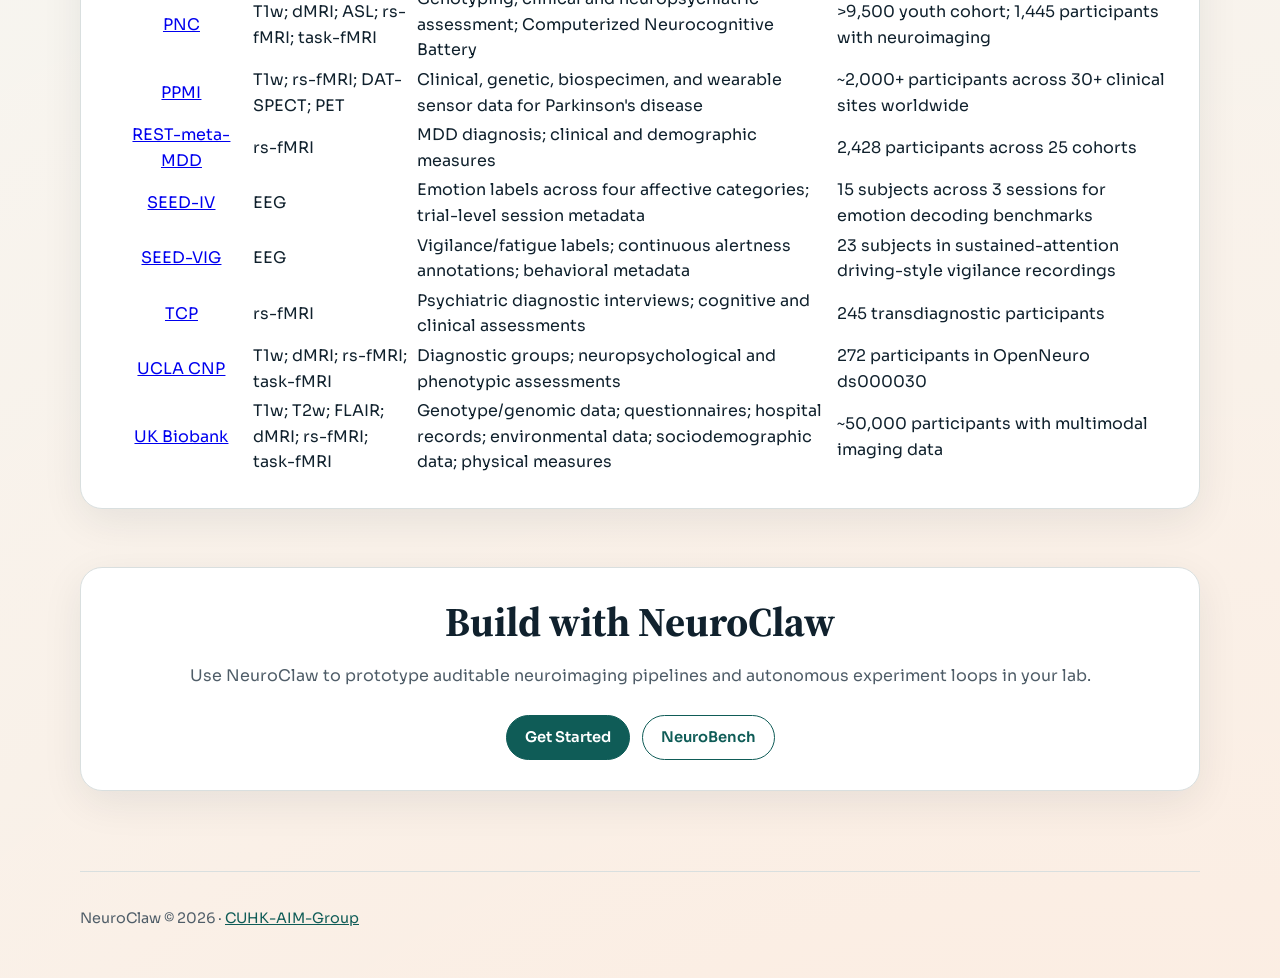
==== commit efa9db2b: "update NeuroBench" ====
--- a/docs/index.html
+++ b/docs/index.html
@@ -74,7 +74,7 @@
         <div class="metrics">
           <article>
             <h3>Skill Library</h3>
-            <p>85 Domain Tools, Models &amp; Pipelines</p>
+            <p>86 Domain Tools, Models &amp; Pipelines</p>
           </article>
           <article>
             <h3>Skill Hierarchy</h3>
@@ -133,6 +133,7 @@
             <p><strong>2.1 Structural and Functional Toolchains</strong>: FreeSurfer, FSL, Nilearn, fMRIPrep, CONN, and HCP Pipelines for reconstruction, segmentation, registration, GLM, ICA, and connectivity.</p>
             <p><strong>2.2 Diffusion and Electrophysiology</strong>: DIPY, QSIPrep, and MNE support denoising, tensor metrics, tractography, EEG cleaning, and feature extraction.</p>
             <p><strong>2.3 Visualization and Clinical Interop</strong>: brain network visualization, zALFF regional summaries, FreeSurfer mesh export, and DICOM-compatible output conversion.</p>
+            <p><strong>2.4 Multi-Site Harmonization</strong>: ComBat, ComBat-GAM, CovBat, and site-as-covariate adjustment with site-stratified and leave-site-out splitters for honest mega-analysis across multi-site cohorts.</p>
           </article>
           <article>
             <h3>3. Modality-Centric Skills</h3>
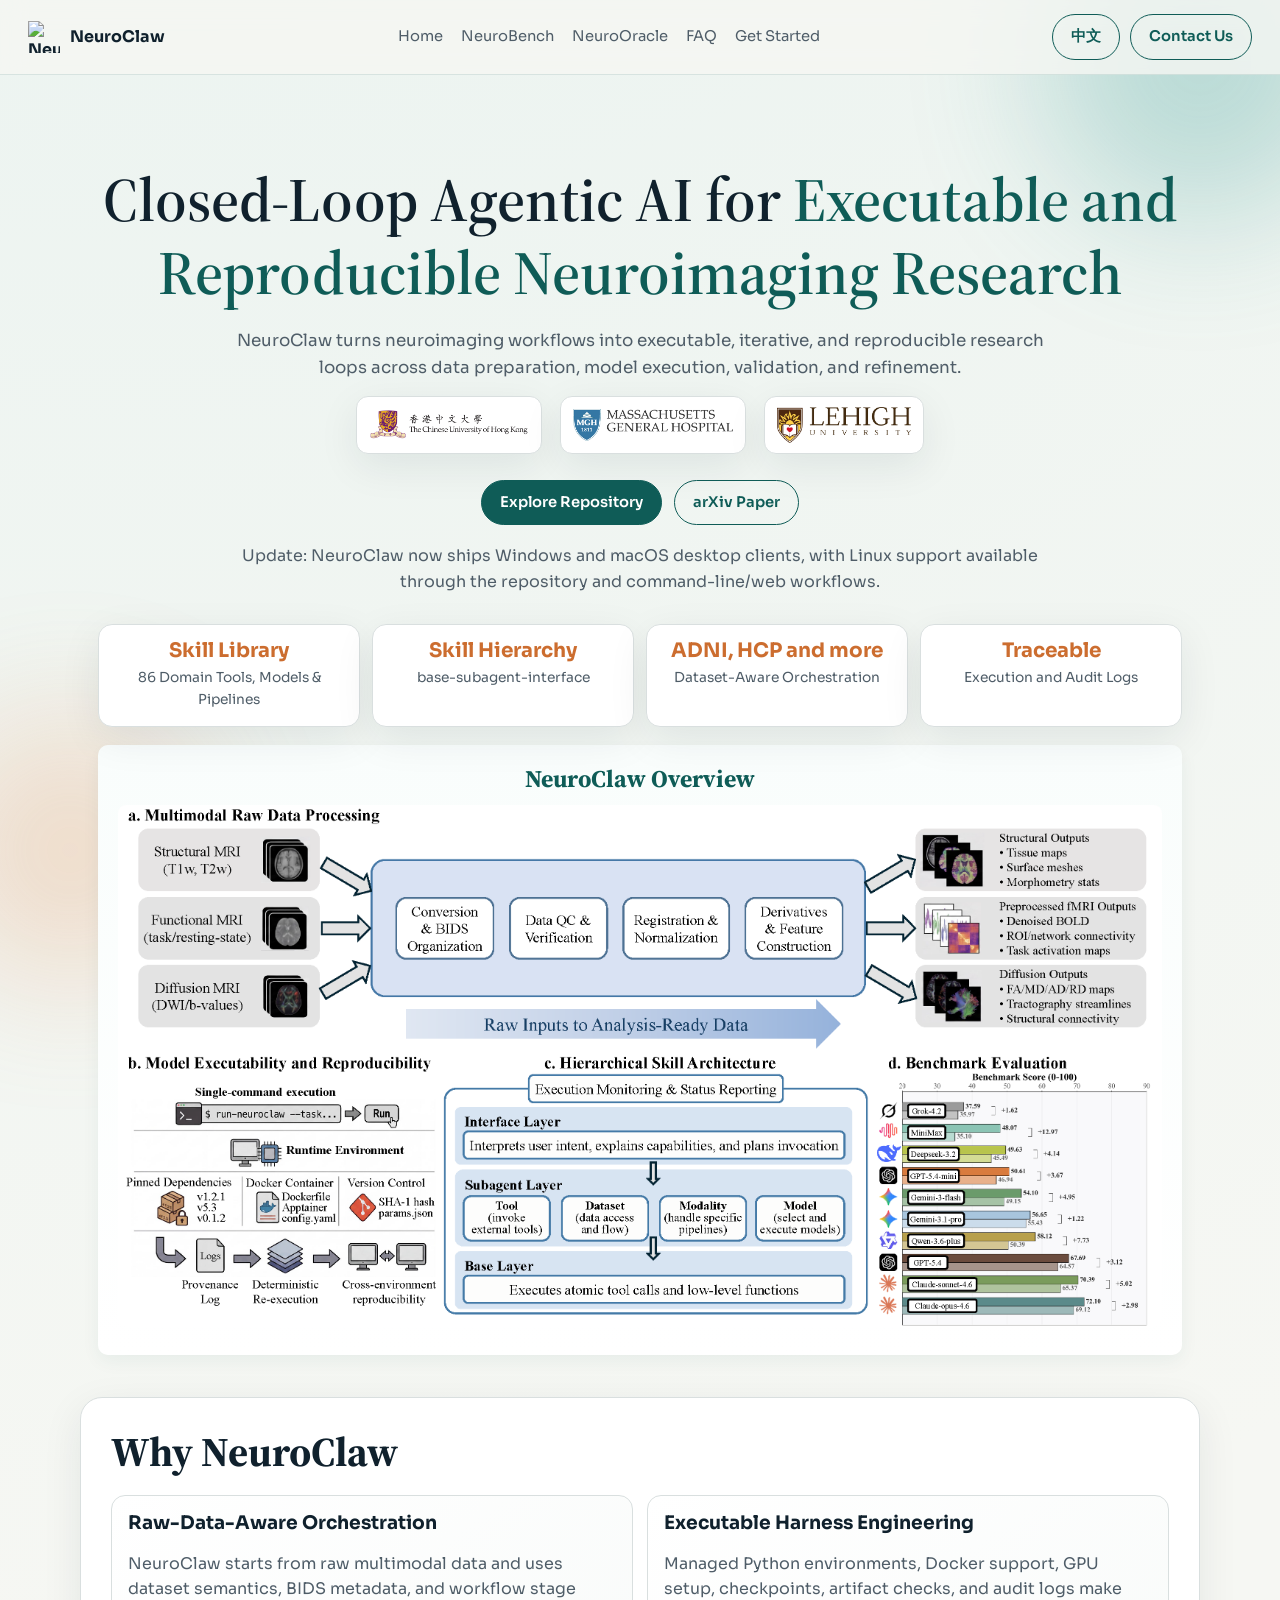
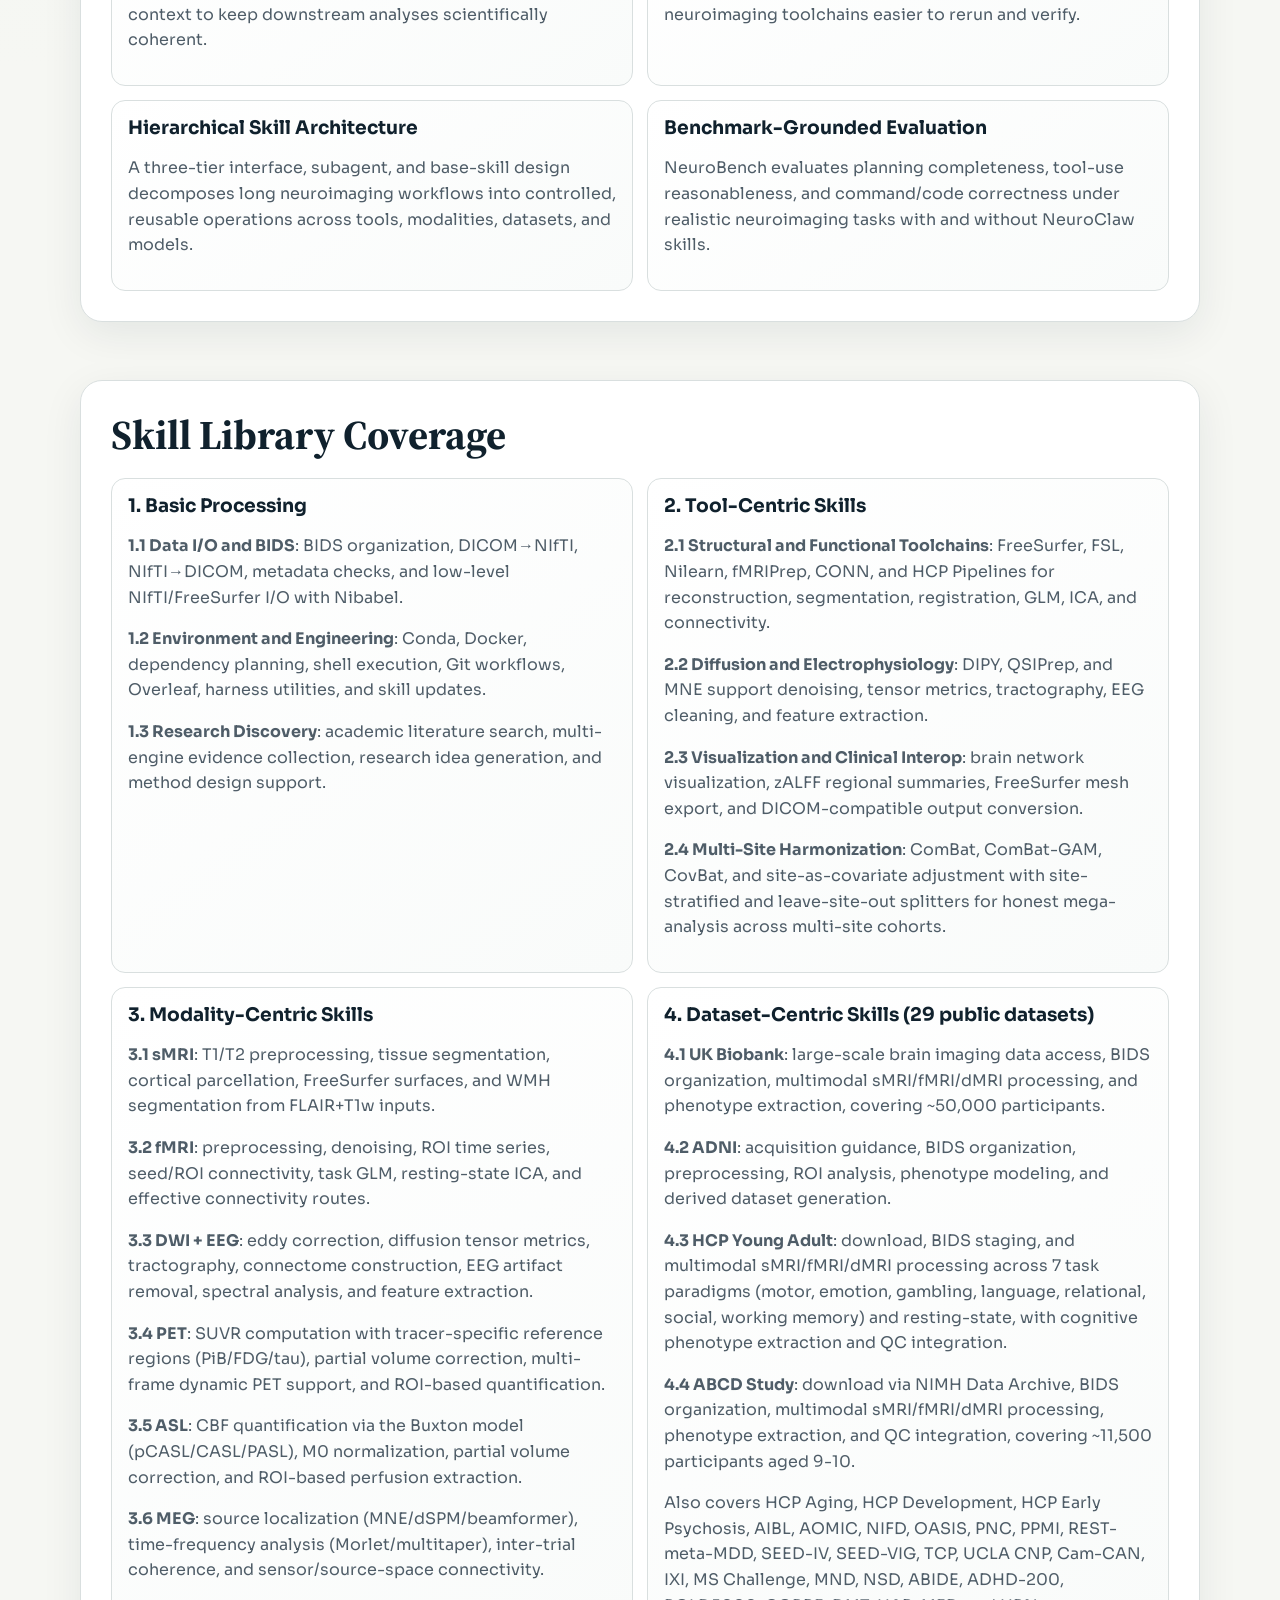
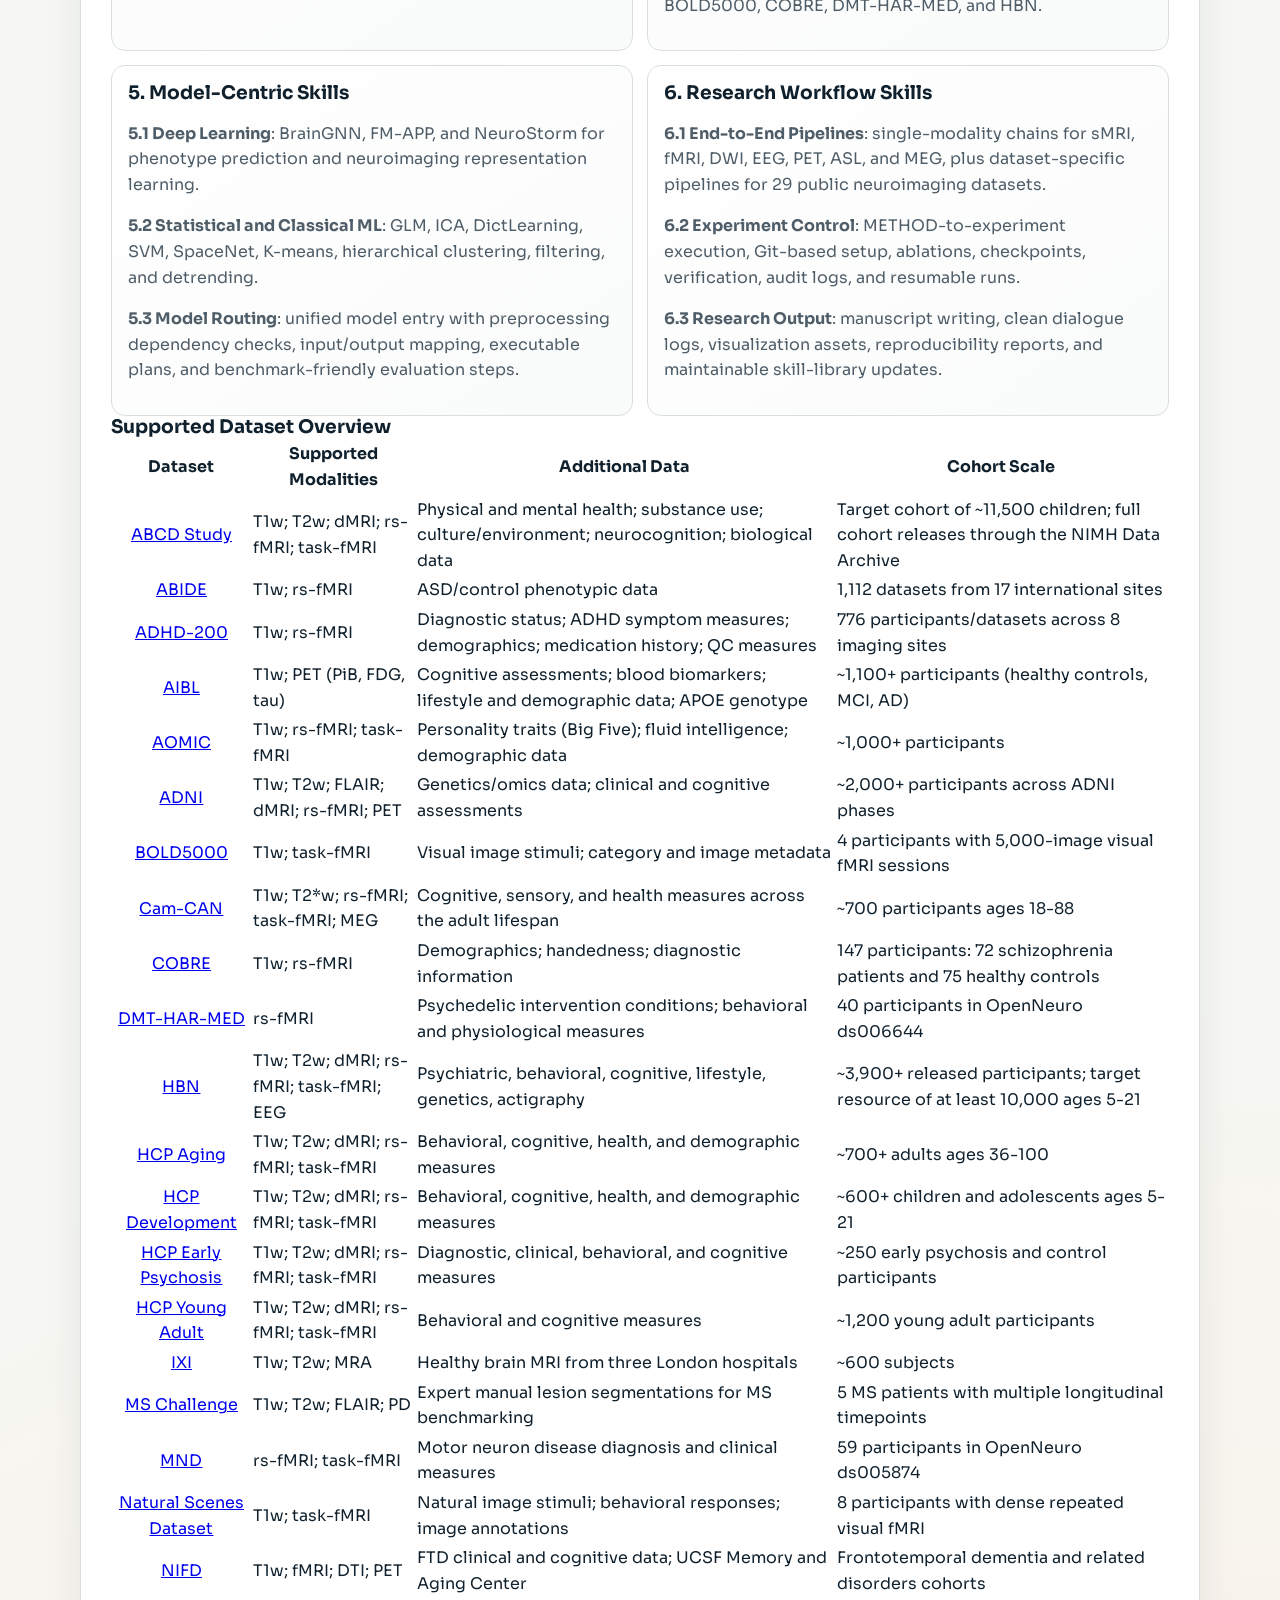
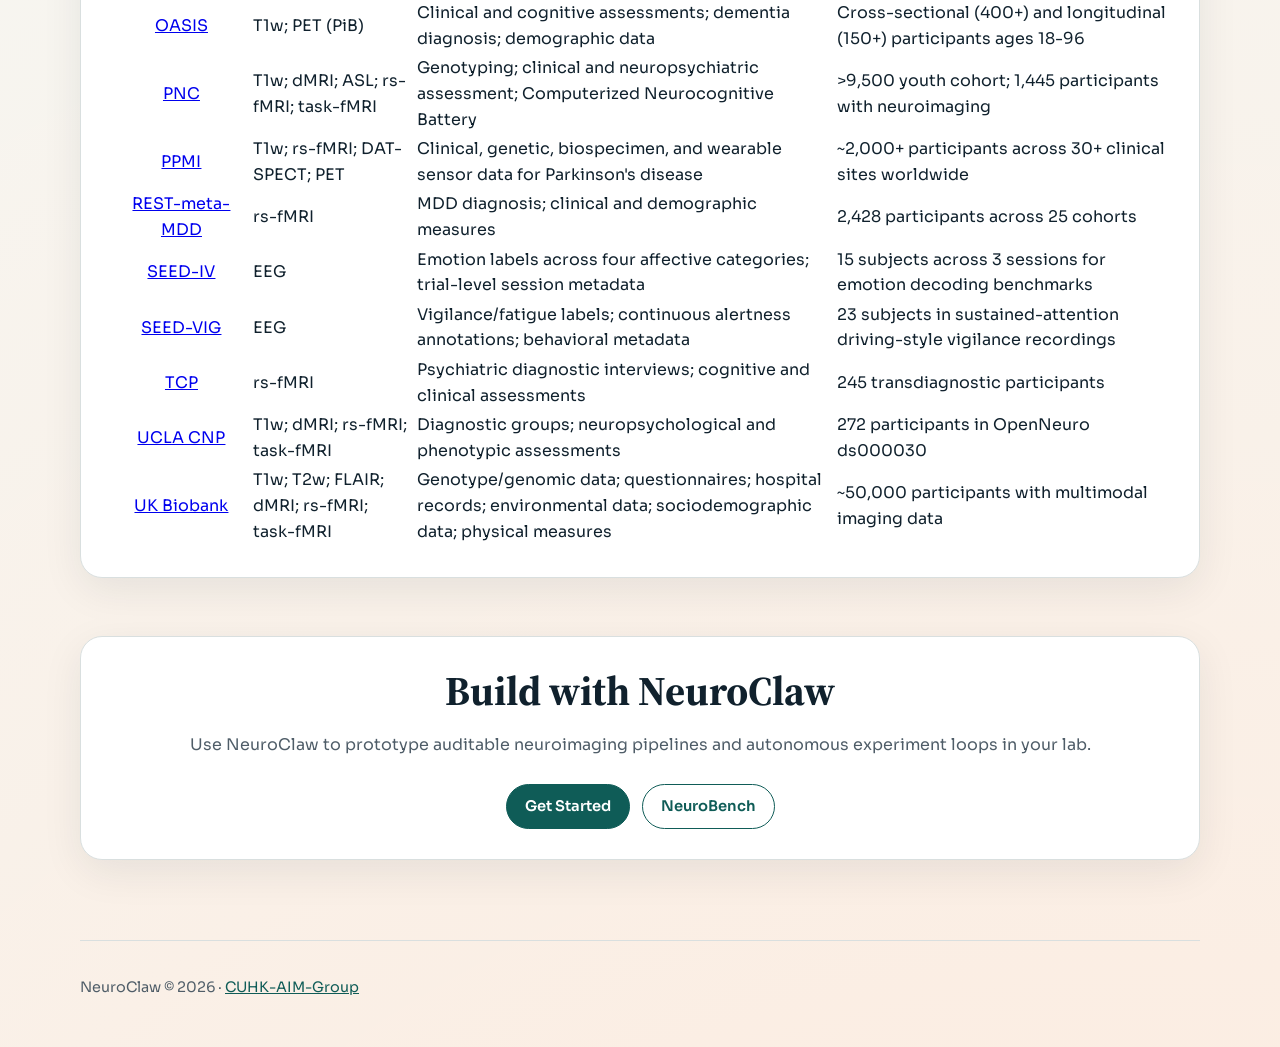
==== commit 7c68889d: "release of MacOS desktop" ====
--- a/docs/index.html
+++ b/docs/index.html
@@ -71,6 +71,9 @@
           <a class="btn" href="https://github.com/CUHK-AIM-Group/NeuroClaw" target="_blank" rel="noreferrer">Explore Repository</a>
           <a class="btn ghost" href="https://arxiv.org/abs/2604.24696" target="_blank" rel="noreferrer">arXiv Paper</a>
         </div>
+        <p class="lead" style="font-size:1rem;margin-top:18px;">
+          Update: NeuroClaw now ships Windows and macOS desktop clients, with Linux support available through the repository and command-line/web workflows.
+        </p>
         <div class="metrics">
           <article>
             <h3>Skill Library</h3>
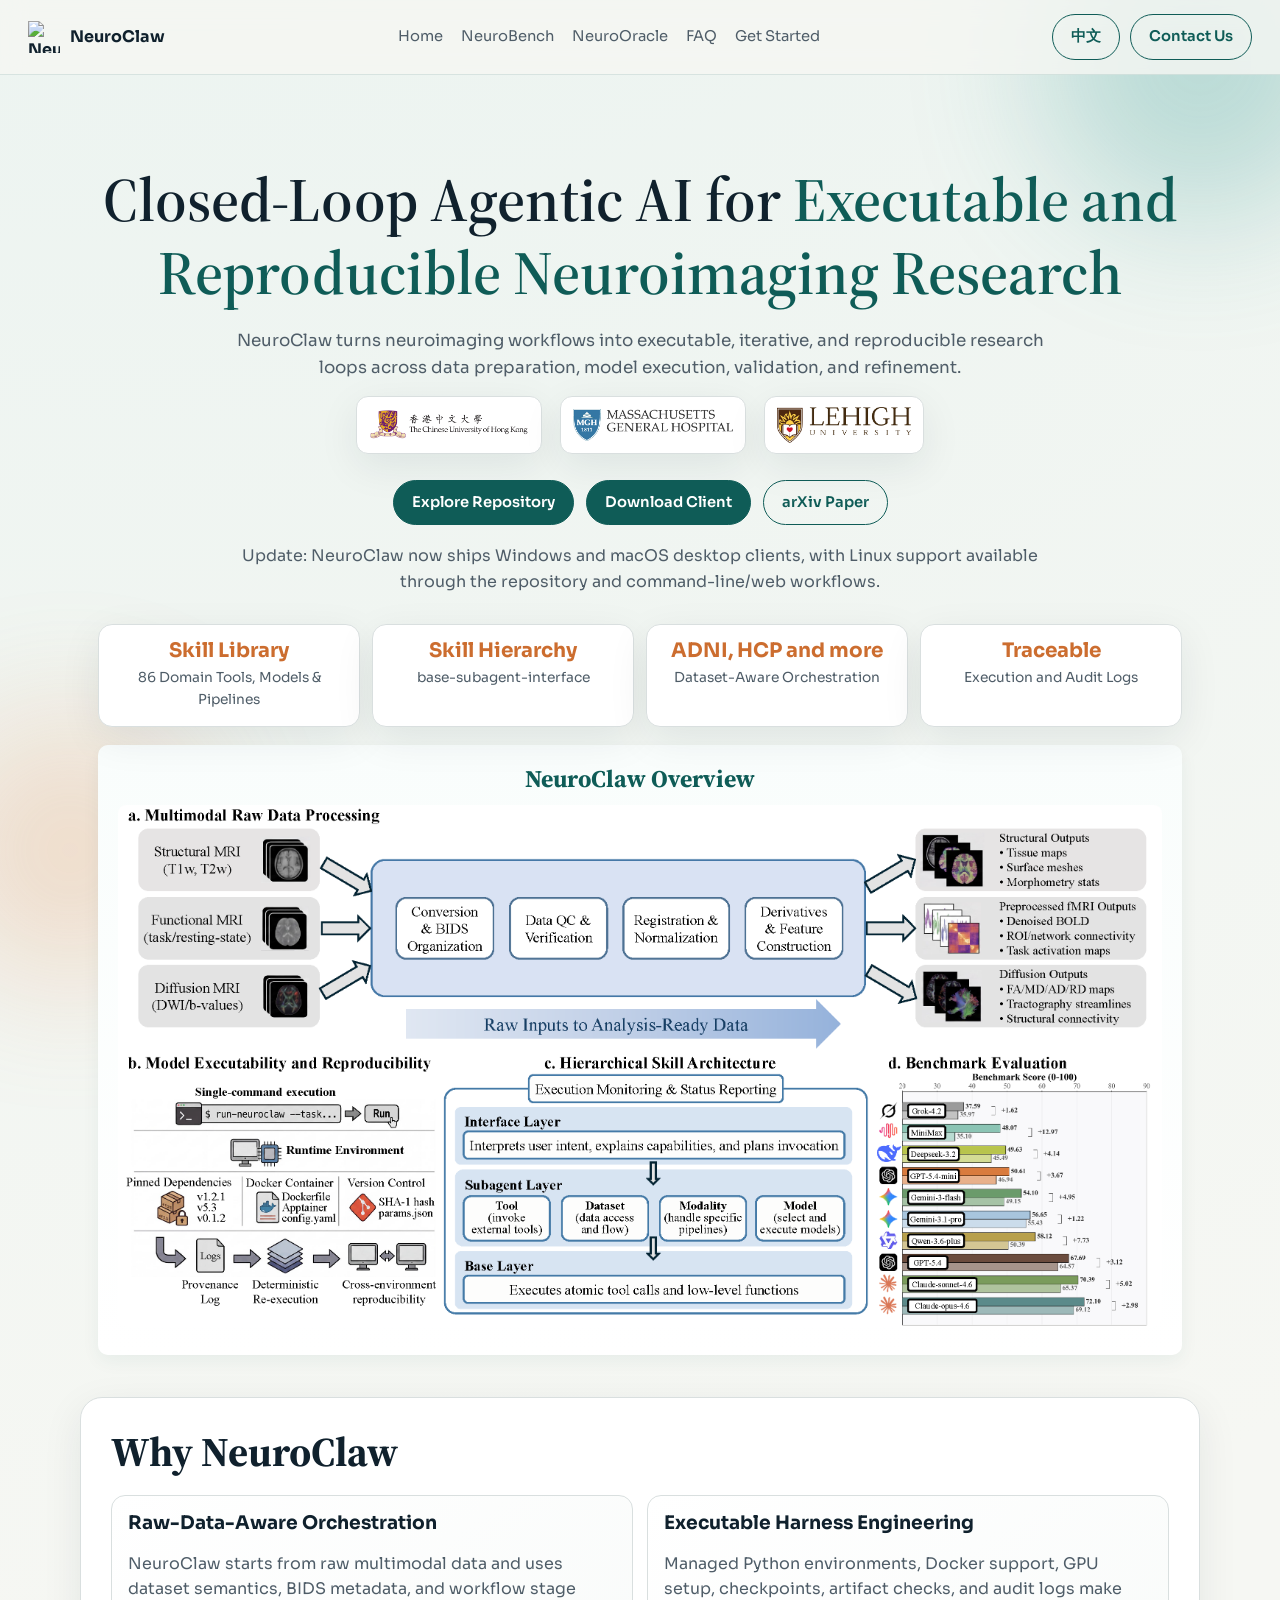
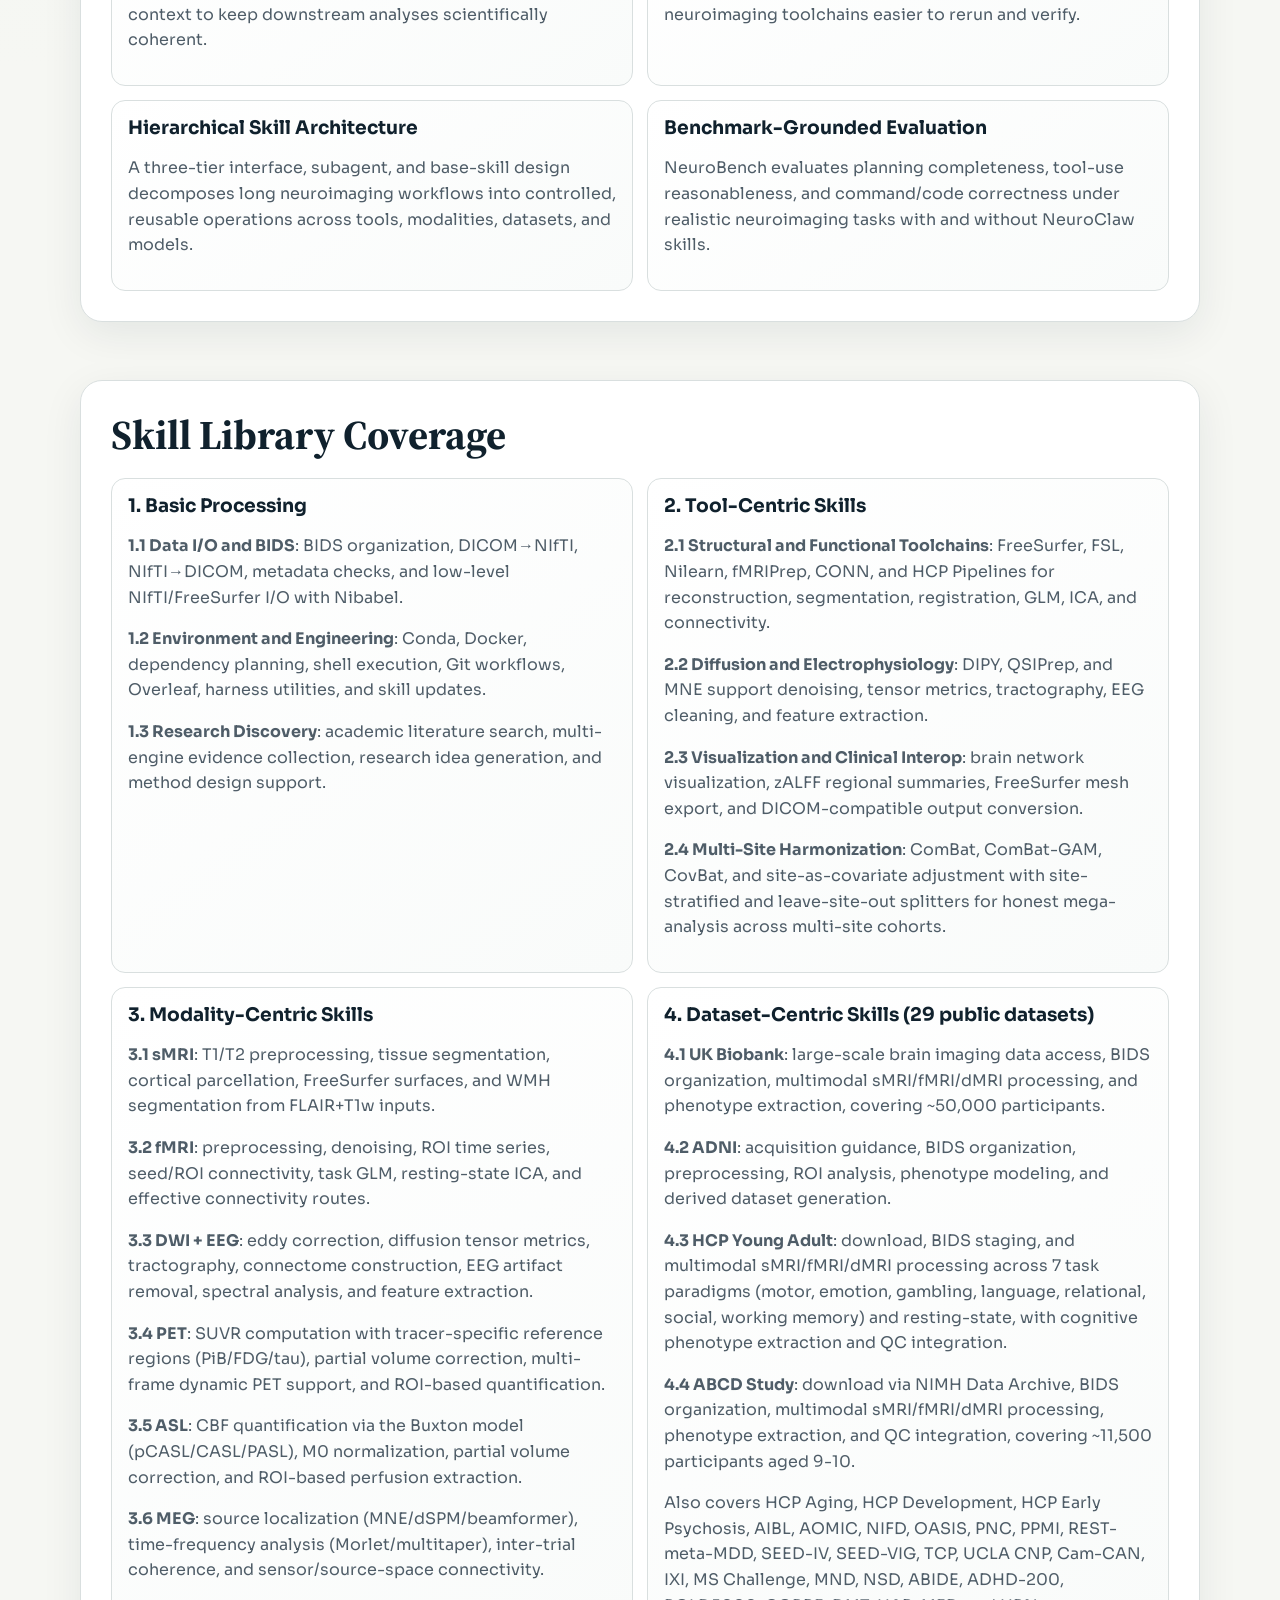
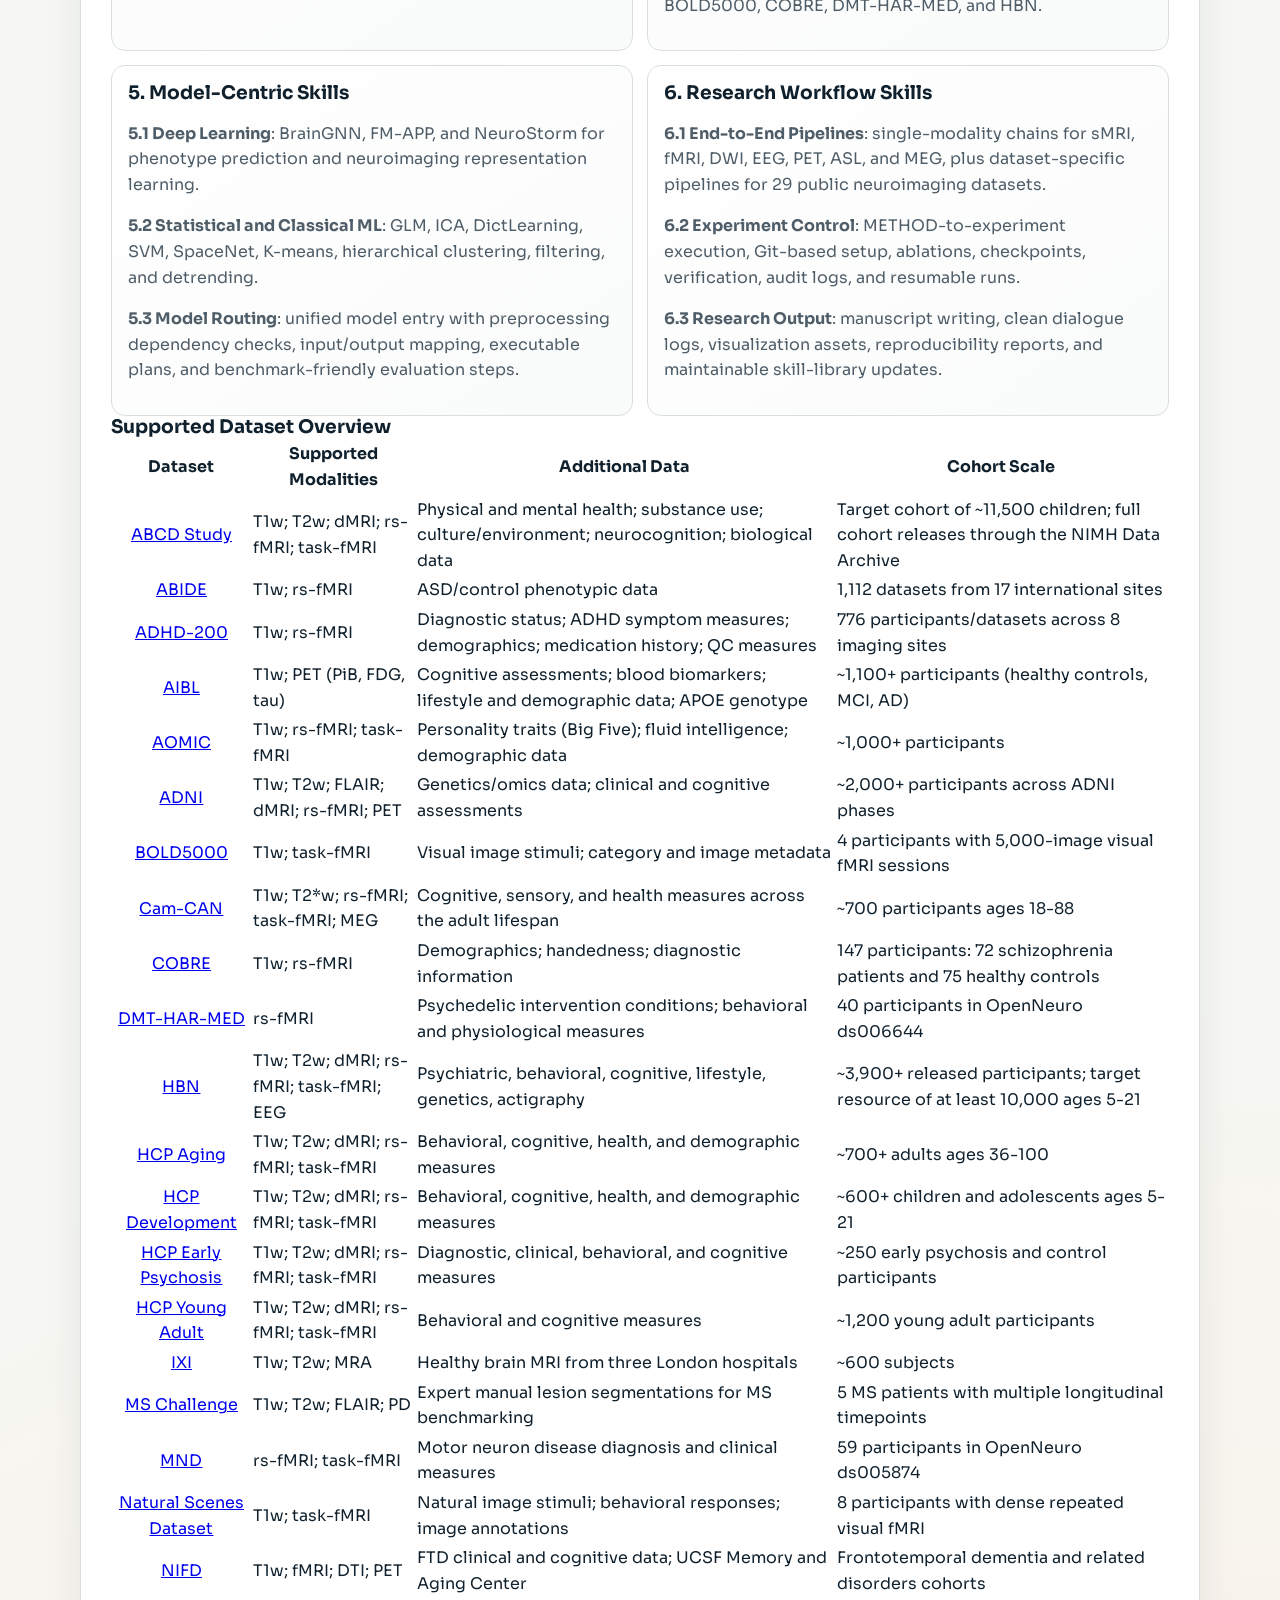
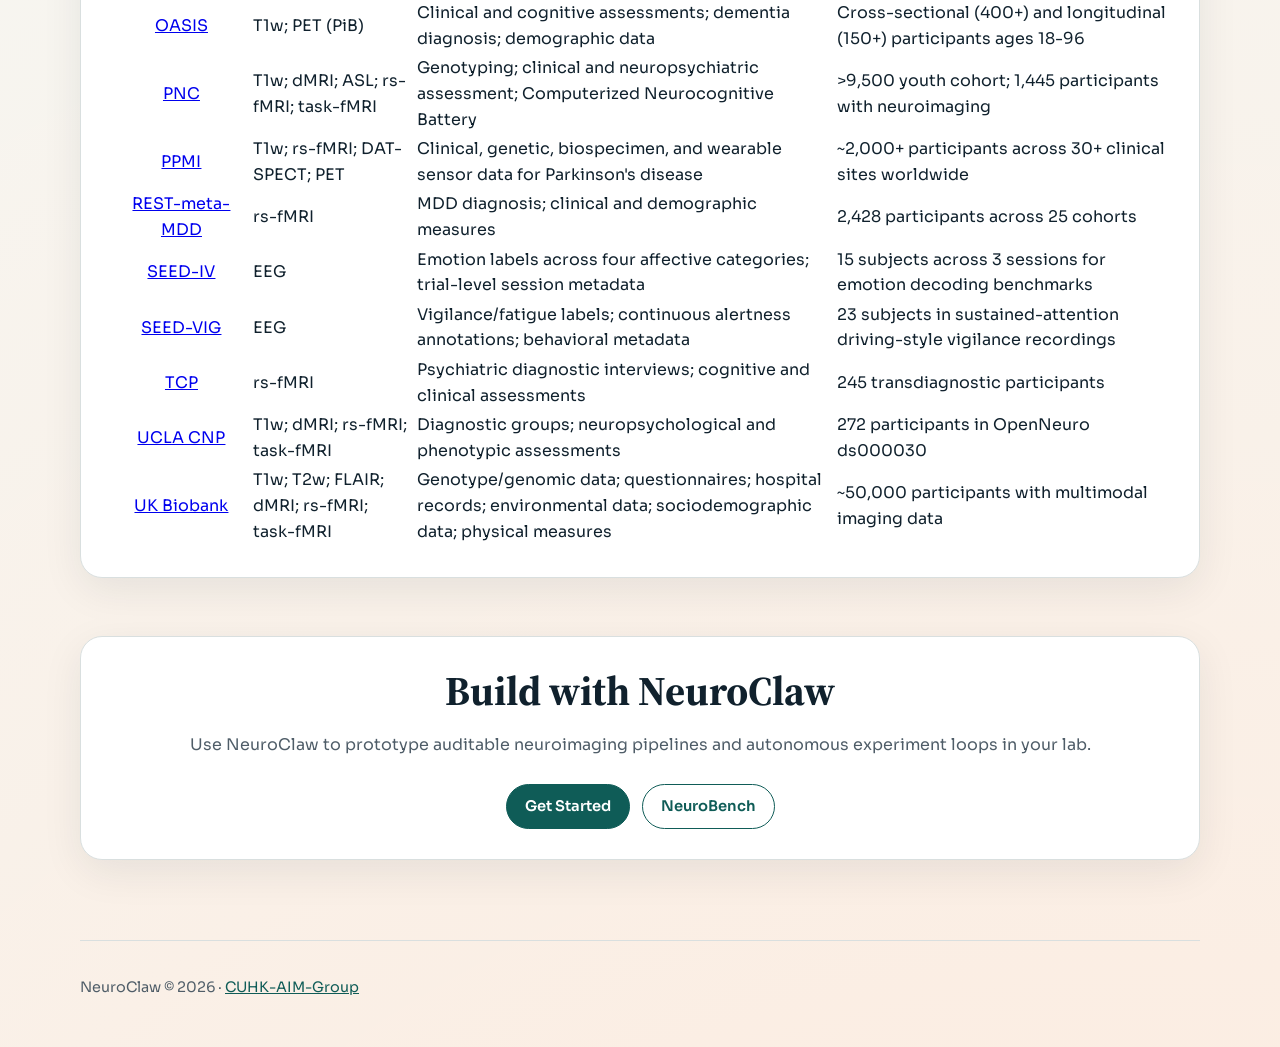
==== commit 9c19afbb: "update README" ====
--- a/docs/index.html
+++ b/docs/index.html
@@ -69,6 +69,7 @@
         </div>
         <div class="actions">
           <a class="btn" href="https://github.com/CUHK-AIM-Group/NeuroClaw" target="_blank" rel="noreferrer">Explore Repository</a>
+          <a class="btn" href="https://github.com/CUHK-AIM-Group/NeuroClaw/releases" target="_blank" rel="noreferrer">Download Client</a>
           <a class="btn ghost" href="https://arxiv.org/abs/2604.24696" target="_blank" rel="noreferrer">arXiv Paper</a>
         </div>
         <p class="lead" style="font-size:1rem;margin-top:18px;">
